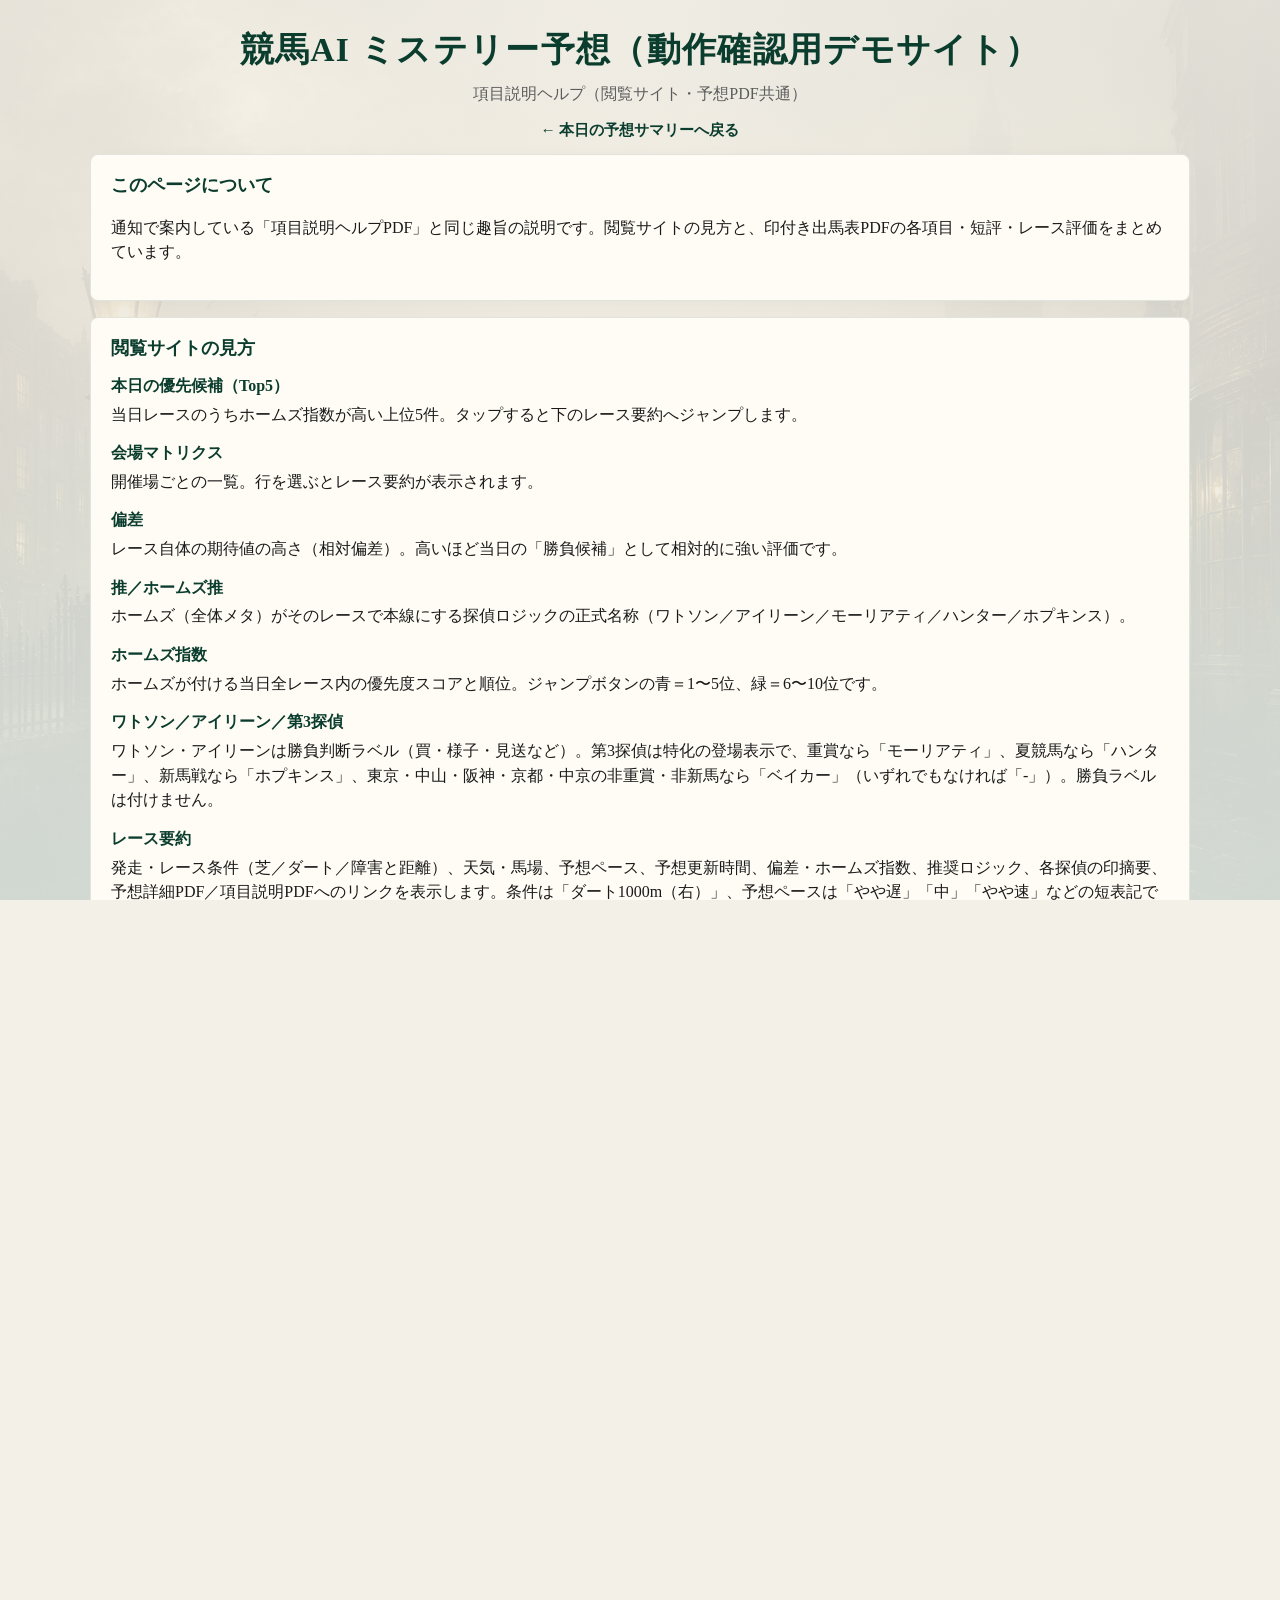
==== help.html @ 62bc2c2e "sync: 本サイトから静的ファイルを同期 (2026-08-17 02:31:13 JST)" ====
<!DOCTYPE html>
<html lang="ja">
<head>
  <meta charset="utf-8" />
  <meta name="viewport" content="width=device-width, initial-scale=1, viewport-fit=cover" />
  <meta name="robots" content="noindex, nofollow, noarchive, nosnippet, noimageindex" />
  <meta name="googlebot" content="noindex, nofollow, noarchive, nosnippet, noimageindex" />
  <title>項目説明ヘルプ｜競馬AI ミステリー予想</title>
  <link rel="icon" href="assets/favicon.svg" type="image/svg+xml" />
  <link rel="stylesheet" href="styles.css" />
</head>
<body class="help-page">
  <header class="site-header">
    <div class="brand" id="brandName">競馬AI ミステリー予想</div>
    <p class="tagline">項目説明ヘルプ（閲覧サイト・予想PDF共通）</p>
    <p class="nav-links">
      <a href="index.html">← 本日の予想サマリーへ戻る</a>
    </p>
  </header>

  <section class="card">
    <h2>このページについて</h2>
    <p>通知で案内している「項目説明ヘルプPDF」と同じ趣旨の説明です。閲覧サイトの見方と、印付き出馬表PDFの各項目・短評・レース評価をまとめています。</p>
  </section>

  <section class="card">
    <h2>閲覧サイトの見方</h2>
    <dl class="help-dl">
      <dt>本日の優先候補（Top5）</dt>
      <dd>当日レースのうちホームズ指数が高い上位5件。タップすると下のレース要約へジャンプします。</dd>
      <dt>会場マトリクス</dt>
      <dd>開催場ごとの一覧。行を選ぶとレース要約が表示されます。</dd>
      <dt>偏差</dt>
      <dd>レース自体の期待値の高さ（相対偏差）。高いほど当日の「勝負候補」として相対的に強い評価です。</dd>
      <dt>推／ホームズ推</dt>
      <dd>ホームズ（全体メタ）がそのレースで本線にする探偵ロジックの正式名称（ワトソン／アイリーン／モーリアティ／ハンター／ホプキンス）。</dd>
      <dt>ホームズ指数</dt>
      <dd>ホームズが付ける当日全レース内の優先度スコアと順位。ジャンプボタンの青＝1〜5位、緑＝6〜10位です。</dd>
      <dt>ワトソン／アイリーン／第3探偵</dt>
      <dd>ワトソン・アイリーンは勝負判断ラベル（買・様子・見送など）。第3探偵は特化の登場表示で、重賞なら「モーリアティ」、夏競馬なら「ハンター」、新馬戦なら「ホプキンス」、東京・中山・阪神・京都・中京の非重賞・非新馬なら「ベイカー」（いずれでもなければ「-」）。勝負ラベルは付けません。</dd>
      <dt>レース要約</dt>
      <dd>発走・レース条件（芝／ダート／障害と距離）、天気・馬場、予想ペース、予想更新時間、偏差・ホームズ指数、推奨ロジック、各探偵の印摘要、予想詳細PDF／項目説明PDFへのリンクを表示します。条件は「ダート1000m（右）」、予想ペースは「やや遅」「中」「やや速」などの短表記です。予想更新時間はそのレースの予想が最後に更新された時刻です。アイリーンの印馬番はレース評価（本勝負／見送りなど）に関係なく表示します。</dd>
      <dt>UI出馬表の並び</dt>
      <dd>「期待率順」は推定3着内率の高い順（本体アプリの出馬表と同じ）。「馬番順」は馬番の小さい順。選択はブラウザに記憶されます。</dd>
    </dl>
  </section>

  <section class="card">
    <h2>探偵ロジック</h2>
    <dl class="help-dl">
      <dt>ホームズ（全体メタ）</dt>
      <dd>各探偵の印を横断し、レースごとの推奨ロジック（ホームズ推）とホームズ指数を決める。</dd>
      <dt>ワトソン</dt>
      <dd>手堅さ・安定志向の印。</dd>
      <dt>アイリーン</dt>
      <dd>妙味重視の印。短評ではレース評価（本勝負／絞り推し／様子見／勝負見送り）と推奨買い目に触れます。</dd>
      <dt>モーリアティ</dt>
      <dd>重賞特化。重賞時のみ「本命線／均衡線／波乱線」などのシナリオと推奨買い目を示します。</dd>
      <dt>ハンター</dt>
      <dd>夏競馬特化。6〜9月・札幌／函館／福島／新潟／小倉・非重賞・新馬戦以外で専用モデルから付与。</dd>
      <dt>ホプキンス</dt>
      <dd>新馬戦特化。レース名に「新馬」を含む戦（未勝利戦除く）で専用モデルから付与。</dd>
      <dt>ベイカー</dt>
      <dd>都市部主要場特化。東京・中山・阪神・京都・中京（非重賞・新馬除く）で競馬場ごとの専用モデルから算出。モーリアティ／ハンター／ホプキンスが付かないレースの第3探偵。</dd>
    </dl>
    <p class="hint">短評の並びは、該当時にハンター／ホプキンス → ワトソン → アイリーン → モーリアティ → ベイカーの順です。直前の【ホームズ推奨】はメタの推薦です。</p>
  </section>

  <section class="card">
    <h2>レース評価段階（アイリーン短評内）</h2>
    <dl class="help-dl">
      <dt>本勝負</dt>
      <dd>強気。本命軸に全印へ流しを推奨。</dd>
      <dt>絞り推し</dt>
      <dd>慎重。本命単複や、本命から比較的重い印のみへ流しを推奨。</dd>
      <dt>様子見</dt>
      <dd>見送り寄りだが条件はボーダー付近。余力があれば◎−○▲。</dd>
      <dt>勝負見送り</dt>
      <dd>勝負条件に到達しておらず、勝ちを重視するなら見送り推奨。</dd>
    </dl>
    <p class="hint">アイリーンのレース評価は、全勝負レースの想定買い目のワイドを均等買いした場合に的中率20％・回収率110%を目標とした判定基準です。</p>
  </section>

  <section class="card">
    <h2>期待値ランク（レース自体の期待値の高さ）</h2>
    <dl class="help-dl">
      <dt>∞</dt>
      <dd>偏差70以上。何らかの要素が異常に高く評価されている可能性があり、額面通りの評価がし難い（過信禁物）。A／B帯より慎重な運用を推奨。</dd>
      <dt>S</dt>
      <dd>偏差65–69。高水準本命帯。</dd>
      <dt>A+〜D</dt>
      <dd>偏差60未満から段階的に低下。詳細は予想画面・PDFの期待値ランク表示を参照。</dd>
    </dl>
  </section>

  <section class="card">
    <h2>印付き出馬表PDFの主な項目</h2>
    <dl class="help-dl">
      <dt>枠番／馬番／馬名</dt>
      <dd>枠・馬番・出走馬名。馬名右に色付き略号（D＝初ダート、B＝ブリンカー継続、NB＝初／非継続ブリンカー）が付く場合あり。</dd>
      <dt>性齢／斤量／騎手／脚質</dt>
      <dd>性別と年齢、負担重量、騎手、推定脚質（逃げ／先行／差し／追込など）。</dd>
      <dt>単勝／人気</dt>
      <dd>単勝オッズと想定人気。オッズは推定補完値が入る場合あり。</dd>
      <dt>勝期待%／3着期待%</dt>
      <dd>推定勝率・推定3着内率（%）。</dd>
      <dt>馬指数</dt>
      <dd>当レース出走馬の総合評価の相対指標（推定勝率・3着内率から算出）。騎手・コース条件などが推定に含まれるため、純粋な馬単体の能力ではない。レース内1位＝100。</dd>
      <dt>ワト／アイ／モリ／ハン／ホプ</dt>
      <dd>各ロジックの印列。該当しないロジックは空欄や「-」になります。</dd>
    </dl>
  </section>

  <section class="card">
    <h2>危険な人気馬（AI・任意ON時）</h2>
    <p>【切る理由】【買うなら見る点】の2部構成です。印なし人気馬の実戦勝ちも踏まえ、切る検討と買う場合の評価点を示します。</p>
  </section>

  <section class="card">
    <h2>補足</h2>
    <ul class="help-list">
      <li>指標は予測ロジック更新により将来変更される場合があります。</li>
      <li>各レースの「項目説明PDF」リンクは、通知時と同じヘルプPDFへの直リンクです。</li>
      <li>本サイトは閲覧専用です。予想の自動実行やオッズ取得は行いません。</li>
    </ul>
  </section>

  <footer class="site-footer">
    <p><a href="index.html">本日の予想サマリーへ戻る</a></p>
  </footer>

  <script src="config.js"></script>
  <script>
    (function () {
      var cfg = window.PUBLIC_VIEWER_CONFIG || {};
      if (cfg.BRAND_NAME) {
        var el = document.getElementById("brandName");
        if (el) el.textContent = cfg.BRAND_NAME;
        document.title = "項目説明ヘルプ｜" + cfg.BRAND_NAME;
      }
    })();
  </script>
</body>
</html>
---- styles.css ----
:root {
  --bg: #f3f0e8;
  --ink: #1a1a1a;
  --muted: #5c5c5c;
  --card: #fffcf5;
  --line: #06c755;
  --discord: #5865f2;
  --blue: rgba(66, 133, 244, 0.22);
  --blue-b: rgba(66, 133, 244, 0.55);
  --green: rgba(52, 168, 83, 0.22);
  --green-b: rgba(52, 168, 83, 0.55);
  --accent: #0b3d2e;
  --pad: clamp(0.75rem, 3.5vw, 1.25rem);
  --touch: 44px;
}

* { box-sizing: border-box; }
html {
  -webkit-text-size-adjust: 100%;
  text-size-adjust: 100%;
}
body {
  margin: 0;
  font-family: "Hiragino Mincho ProN", "Yu Mincho", "Noto Serif JP", serif;
  color: var(--ink);
  background:
    radial-gradient(ellipse at top, #fff8e7 0%, transparent 55%),
    linear-gradient(180deg, #ebe4d4 0%, var(--bg) 40%, #e7efe8 100%);
  min-height: 100vh;
  line-height: 1.55;
  overflow-x: hidden;
  padding-left: env(safe-area-inset-left);
  padding-right: env(safe-area-inset-right);
  padding-bottom: env(safe-area-inset-bottom);
}

@media (min-width: 721px) {
  html,
  body {
    height: 100%;
    overflow: hidden;
  }
  body {
    background-color: var(--bg);
    background-image:
      linear-gradient(
        180deg,
        rgba(243, 240, 232, 0.92) 0%,
        rgba(243, 240, 232, 0.86) 42%,
        rgba(231, 239, 232, 0.9) 100%
      ),
      radial-gradient(ellipse at 50% 0%, rgba(255, 248, 231, 0.65) 0%, transparent 58%),
      url("assets/bg-holmes-pattern-b-foggy-london-street.png");
    background-position: center top, center top, center top;
    background-size: auto, auto, cover;
    background-repeat: no-repeat, no-repeat, no-repeat;
    background-attachment: scroll, scroll, fixed;
  }
}

.layout {
  min-height: 100vh;
  position: relative;
  isolation: isolate;
}

.site-sidebar {
  position: relative;
  z-index: 100;
  padding: 1.25rem var(--pad) 1rem;
  text-align: center;
  border-bottom: 1px solid rgba(11, 61, 46, 0.1);
  background: rgba(255, 252, 245, 0.92);
  backdrop-filter: blur(6px);
}
.site-main {
  min-width: 0;
  position: relative;
  z-index: 1;
  isolation: isolate;
  overflow-x: clip;
  contain: paint;
}

/* 開催日終了後: 右ペインのみ白レイヤー（見た目）。クリックは本編だけ無効化しサイドバーは常に有効 */
.day-closed-overlay {
  display: none;
  position: absolute;
  inset: 0;
  z-index: 2;
  align-items: center;
  justify-content: center;
  padding: clamp(1.25rem, 4vw, 2.5rem);
  background: rgba(255, 255, 255, 0.5);
  /* ヒットテストを取らない → サイドバーへクリックが届く */
  pointer-events: none;
  max-width: 100%;
  box-sizing: border-box;
}
body.is-day-closed .day-closed-overlay {
  display: flex;
}
body.is-day-closed .site-main {
  overflow: hidden;
  /* 本編（白レイヤー下のリンク等）は操作不可 */
  pointer-events: none;
}
body.is-day-closed .site-sidebar {
  position: relative;
  z-index: 9999;
  pointer-events: auto;
  /* 白レイヤーが被っても薄く見えないよう不透明に */
  background: #fffcf5;
  backdrop-filter: none;
}
body.is-day-closed .site-sidebar a:not([aria-disabled="true"]),
body.is-day-closed .site-sidebar button:not([aria-disabled="true"]) {
  position: relative;
  z-index: 9999;
  pointer-events: auto !important;
}
.day-closed-message {
  margin: 0;
  max-width: 18em;
  text-align: center;
  color: #d40000;
  font-weight: 800;
  font-size: clamp(1.55rem, 3.6vw, 2.85rem);
  line-height: 1.45;
  letter-spacing: 0.04em;
  font-family:
    "創英角ポップ体",
    "Soei Kakugothic Pop",
    "SoeiKakugothicPop",
    "Souei Kaku Pop",
    "M PLUS Rounded 1c",
    "Hiragino Maru Gothic ProN",
    "Yu Gothic",
    sans-serif;
  text-shadow:
    0 1px 0 rgba(255, 255, 255, 0.85),
    0 0 12px rgba(255, 255, 255, 0.55);
}

.brand-logo {
  margin: 0 auto;
  line-height: 0;
  max-width: 280px;
  padding: 0;
  background: transparent;
  box-sizing: border-box;
}
.brand-logo-img {
  display: block;
  width: 100%;
  height: auto;
  max-width: 240px;
  margin: 0 auto;
  pointer-events: none;
  user-select: none;
}
.responsible-gaming {
  margin: 0.55rem 0 0;
  color: #ff0000;
  font-size: 0.82rem;
  font-weight: 800;
  line-height: 1.4;
  letter-spacing: 0.02em;
}
.brand {
  font-size: clamp(1.35rem, 5.5vw, 2.1rem);
  font-weight: 700;
  letter-spacing: 0.04em;
  color: var(--accent);
  word-break: keep-all;
  overflow-wrap: anywhere;
}
.tagline { margin: 0.35rem 0 0; color: var(--muted); font-size: clamp(0.88rem, 3.2vw, 1rem); }
.updated {
  margin: 0.65rem 0 0;
  font-family: "創英角ポップ体", "SoeiKakugothicPop", "Souei Kaku Pop", "Hiragino Maru Gothic ProN", "Yu Gothic", sans-serif;
  font-size: 1.05rem;
  font-weight: 700;
  color: var(--accent);
  line-height: 1.4;
  white-space: pre-line;
  transition: color 0.3s ease, background-color 0.3s ease;
}
.updated.just-updated {
  color: #084032;
  background: rgba(11, 61, 46, 0.1);
  border-radius: 4px;
  padding: 0.15rem 0.35rem;
}
.update-note {
  margin: 0.4rem 0 0;
  color: var(--muted);
  font-size: 0.78rem;
  line-height: 1.45;
  text-align: left;
}
.update-timing {
  margin: 0.75rem 0 0;
  padding: 0;
  color: var(--muted);
  font-size: 0.76rem;
  line-height: 1.5;
  text-align: left;
  white-space: pre-line;
}
.sidebar-dev-intent,
.sidebar-mark-weekly,
.sidebar-dev-notes {
  margin: 0.65rem 0 0;
  padding: 0;
  border: 0;
  color: var(--muted);
  font-size: 0.76rem;
  line-height: 1.5;
  text-align: left;
}
.sidebar-dev-intent > summary,
.sidebar-mark-weekly > summary,
.sidebar-dev-notes > summary {
  list-style: none;
  cursor: pointer;
  display: flex;
  align-items: center;
  gap: 0.35rem;
  min-height: 0;
  /* update-timing と同じ実寸（太字だと大きく見えるので weight も揃える） */
  font-size: 0.76rem;
  font-weight: 400;
  line-height: 1.5;
  color: var(--accent);
  user-select: none;
}
.sidebar-dev-intent > summary::-webkit-details-marker,
.sidebar-mark-weekly > summary::-webkit-details-marker,
.sidebar-dev-notes > summary::-webkit-details-marker {
  display: none;
}
.sidebar-dev-intent > summary::after,
.sidebar-mark-weekly > summary::after,
.sidebar-dev-notes > summary::after {
  content: "";
  width: 0.4rem;
  height: 0.4rem;
  border-right: 1.5px solid var(--accent);
  border-bottom: 1.5px solid var(--accent);
  transform: rotate(45deg);
  margin-top: -0.1rem;
  transition: transform 0.15s ease;
  flex: 0 0 auto;
}
.sidebar-dev-intent[open] > summary::after,
.sidebar-mark-weekly[open] > summary::after,
.sidebar-dev-notes[open] > summary::after {
  transform: rotate(-135deg);
  margin-top: 0.1rem;
}
.sidebar-dev-intent-body,
.sidebar-mark-weekly-body,
.sidebar-dev-notes-body {
  margin-top: 0.35rem;
  padding-top: 0.35rem;
  border-top: 1px solid rgba(11, 61, 46, 0.08);
  font-size: inherit;
  line-height: inherit;
}
.sidebar-dev-intent-body p {
  margin: 0;
  font-size: inherit;
  line-height: inherit;
}
.sidebar-dev-intent-body p + p {
  margin-top: 0.35rem;
}
.sidebar-mark-weekly-body {
  white-space: pre-line;
}
.sidebar-mark-weekly-logic + .sidebar-mark-weekly-logic {
  margin-top: 0.55rem;
}
.sidebar-dev-notes-lead,
.sidebar-dev-notes-def {
  margin: 0;
  font-size: inherit;
  line-height: inherit;
}
.sidebar-dev-notes-list {
  margin: 0.3rem 0;
  padding: 0 0 0 1.05rem;
  font-size: inherit;
  line-height: inherit;
}
.sidebar-dev-notes-list li + li {
  margin-top: 0.3rem;
}
.sidebar-dev-notes-def {
  margin-top: 0.35rem;
}
.nav-links {
  margin: 0.75rem 0 0;
  font-size: 0.95rem;
}

.sidebar-subscribe {
  margin-top: 1.15rem;
  padding-top: 1rem;
  border-top: 1px solid rgba(11, 61, 46, 0.12);
  text-align: left;
}
.sidebar-subscribe-title {
  margin: 0;
  font-size: 1rem;
  font-weight: 700;
  color: var(--accent);
}
.sidebar-subscribe-hint {
  margin: 0.4rem 0 0.75rem;
  color: var(--muted);
  font-size: 0.82rem;
  line-height: 1.45;
}
.sidebar-cta {
  flex-direction: column;
  gap: 0.5rem;
}
.sidebar-cta .btn {
  width: 100%;
  font-size: 0.88rem;
  padding: 0.6rem 0.85rem;
}
.sidebar-discord-wrap {
  display: flex;
  flex-direction: column;
  gap: 0.25rem;
}
.sidebar-limited-note {
  margin: 0;
  font-size: 0.78rem;
  font-weight: 700;
  color: #9b1c1c;
  letter-spacing: 0.02em;
}

.card {
  margin: 0 var(--pad) 1rem;
  max-width: 1100px;
  padding: 1rem var(--pad) 1.15rem;
  background: var(--card);
  border: 1px solid rgba(11, 61, 46, 0.12);
  box-shadow: 0 8px 24px rgba(26, 26, 26, 0.04);
  border-radius: 8px;
}
@media (min-width: 1140px) {
  .site-main .card { margin-left: auto; margin-right: auto; }
}
.card h2 {
  margin: 0 0 0.75rem;
  font-size: clamp(1.05rem, 3.8vw, 1.15rem);
  color: var(--accent);
}

@media (min-width: 721px) {
  .layout {
    display: grid;
    grid-template-columns: minmax(220px, 280px) minmax(0, 1fr);
    height: 100%;
    max-height: 100%;
    overflow: hidden;
  }
  .site-sidebar {
    height: 100%;
    max-height: 100%;
    overflow-x: hidden;
    overflow-y: auto;
    overscroll-behavior: contain;
    -webkit-overflow-scrolling: touch;
    padding: 1.75rem 1.25rem 2rem;
    text-align: left;
    border-bottom: 0;
    border-right: 1px solid rgba(11, 61, 46, 0.12);
    background: rgba(255, 252, 245, 0.92);
  }
  .site-sidebar .brand-logo {
    margin: 0;
    max-width: none;
  }
  .site-sidebar .brand-logo-img {
    max-width: 100%;
  }
  .site-sidebar .responsible-gaming {
    margin-top: 0.65rem;
    font-size: 0.8rem;
  }
  .site-sidebar .brand {
    font-size: clamp(1.25rem, 1.6vw, 1.7rem);
    line-height: 1.35;
  }
  .site-sidebar .tagline {
    margin-top: 0.55rem;
    font-size: 0.92rem;
  }
  .site-sidebar .updated {
    margin-top: 0.95rem;
    font-size: 1.08rem;
    font-weight: 700;
    line-height: 1.4;
  }
  .site-sidebar .update-note {
    margin-top: 0.45rem;
    font-size: 0.76rem;
  }
  .site-sidebar .update-timing {
    margin-top: 0.55rem;
    font-size: 0.74rem;
  }
  .site-sidebar .sidebar-dev-intent,
  .site-sidebar .sidebar-mark-weekly,
  .site-sidebar .sidebar-dev-notes {
    font-size: 0.74rem;
  }
  .site-sidebar .sidebar-dev-intent > summary,
  .site-sidebar .sidebar-mark-weekly > summary,
  .site-sidebar .sidebar-dev-notes > summary {
    font-size: 0.74rem;
    font-weight: 400;
    line-height: 1.5;
  }
  .site-sidebar .nav-links {
    margin-top: 1.15rem;
  }
  .site-sidebar .sidebar-jumps {
    display: block;
    margin-top: 1.25rem;
  }
  .pc-only {
    display: block !important;
  }
  .site-main {
    height: 100%;
    max-height: 100%;
    overflow-x: hidden;
    overflow-y: auto;
    overscroll-behavior: contain;
    -webkit-overflow-scrolling: touch;
    padding-top: 1rem;
  }
  .acc-toolbar {
    margin-left: var(--pad);
    margin-right: var(--pad);
  }
}

.mobile-only { display: none; }
.pc-only { display: block; }

/* レースジャンプは PC サイドバー専用（モバイルはマトリクス内） */
.sidebar-jumps {
  display: none;
  margin-top: 1.15rem;
  padding-top: 1rem;
  border-top: 1px solid rgba(11, 61, 46, 0.12);
  text-align: left;
}
.sidebar-jumps-title {
  margin: 0 0 0.55rem;
  font-size: 1rem;
  font-weight: 700;
  color: var(--accent);
}
.sidebar-venue-tabs {
  margin-bottom: 0.65rem;
  flex-wrap: wrap;
  overflow-x: visible;
}
.sidebar-venue-tabs .tab {
  min-height: 2.35rem;
  padding: 0.35rem 0.75rem;
  font-size: 0.88rem;
}
.sidebar-jump-legend {
  margin: 0 0 0.55rem;
  font-size: 0.78rem;
}
.sidebar-jump-row {
  margin: 0;
  grid-template-columns: repeat(4, minmax(0, 1fr));
}
.sidebar-jump-row .jump {
  min-height: 2.4rem;
  font-size: 0.88rem;
  padding: 0.35rem 0.15rem;
}
.jump.is-selected {
  outline: 2px solid var(--accent);
  outline-offset: 1px;
  font-weight: 800;
}

.acc-toolbar {
  margin: 0 var(--pad) 0.75rem;
  max-width: 1100px;
  flex-wrap: wrap;
  gap: 0.45rem;
}
.acc-tool-btn {
  min-height: 2.4rem;
  padding: 0.35rem 0.75rem;
  border: 1px solid rgba(11, 61, 46, 0.28);
  border-radius: 999px;
  background: rgba(255, 252, 245, 0.9);
  color: var(--accent);
  font-family: inherit;
  font-size: 0.85rem;
  font-weight: 600;
  cursor: pointer;
}

.acc-toggle {
  display: none;
}
.acc-body {
  display: block;
}

/* 入れ子アコーディオン（PCでは見出しなし・常時表示） */
.acc-nested {
  margin: 0;
  padding: 0;
  border: 0;
  box-shadow: none;
  background: transparent;
}
.acc-nested.acc-mobile-only > .acc-toggle {
  display: none;
}
.acc-nested.acc-mobile-only > .acc-body {
  display: block;
  padding: 0;
  border: 0;
}

.hint { margin: 0 0 0.75rem; color: var(--muted); font-size: 0.9rem; }

.overview-body {
  display: grid;
  gap: 0.75rem;
  margin: 0;
}
.overview-body p {
  margin: 0;
  font-size: clamp(0.88rem, 3.4vw, 0.95rem);
  line-height: 1.6;
  overflow-wrap: anywhere;
}
.overview-body a {
  color: var(--accent);
  font-weight: 600;
}
.overview-note {
  color: #9b1c1c;
  font-weight: 700;
}

.logic-blurbs {
  display: grid;
  gap: 0.55rem;
  margin: 0 0 0.75rem;
}
.logic-blurb {
  margin: 0;
  padding: 0.65rem 0.8rem;
  border-left: 3px solid rgba(11, 61, 46, 0.28);
  background: #fff;
  font-size: clamp(0.88rem, 3.4vw, 0.95rem);
  line-height: 1.55;
  overflow-wrap: anywhere;
  /* 既定: ピクトグラム付き（見本どおり） */
  display: flex;
  align-items: flex-start;
  gap: 0.65rem;
}
.logic-blurb.is-meta {
  border-left-color: var(--accent);
  background: rgba(11, 61, 46, 0.12);
}
.logic-cast-icon {
  display: block;
  flex: 0 0 auto;
  /* 従来 2.5rem から縦横比維持で 20% 拡大 */
  width: 3rem;
  height: 3rem;
  margin-top: 0.1rem;
  border-radius: 50%;
  object-fit: cover;
  background: #fffef8;
  box-shadow: 0 0 0 1px rgba(11, 61, 46, 0.18);
}
.logic-blurb-body {
  display: block;
  flex: 1 1 auto;
  min-width: 0;
}
/* 旧表示へ戻す: config SHOW_CAST_ICONS=false → html.hide-cast-icons */
html.hide-cast-icons .logic-blurb {
  display: block;
  gap: 0;
}
html.hide-cast-icons .logic-cast-icon {
  display: none;
}
html.hide-cast-icons .logic-blurb-body {
  display: contents;
}
.logic-cast .hint a {
  color: var(--accent);
  font-weight: 600;
}

.cta-row {
  display: flex;
  flex-wrap: wrap;
  gap: 0.65rem;
}
.btn {
  display: inline-flex;
  align-items: center;
  justify-content: center;
  min-height: var(--touch);
  padding: 0.7rem 1.1rem;
  border-radius: 6px;
  text-decoration: none;
  font-weight: 700;
  font-family: inherit;
  font-size: 0.95rem;
  color: #fff;
  text-align: center;
}
.btn-line { background: var(--line); }
.btn-discord {
  background: var(--discord);
  color: #fff;
  opacity: 1;
  box-shadow: 0 2px 0 rgba(47, 49, 54, 0.35);
  transition:
    background-color 0.15s ease,
    box-shadow 0.15s ease,
    transform 0.12s ease,
    filter 0.15s ease;
}
.btn-discord:not([aria-disabled="true"]):hover {
  background: #4752c4;
  filter: brightness(1.06);
  box-shadow:
    0 3px 0 rgba(47, 49, 54, 0.4),
    0 6px 16px rgba(88, 101, 242, 0.35);
  transform: translateY(-1px);
}
.btn-discord:not([aria-disabled="true"]):active {
  background: #3c45a5;
  filter: brightness(0.96);
  box-shadow: 0 1px 0 rgba(47, 49, 54, 0.45);
  transform: translateY(1px);
}
.btn-discord:not([aria-disabled="true"]):focus-visible {
  outline: 2px solid #5865f2;
  outline-offset: 3px;
}
body.is-day-closed .btn-discord:not([aria-disabled="true"]) {
  opacity: 1;
  background: #5865f2;
  box-shadow:
    0 0 0 2px rgba(88, 101, 242, 0.35),
    0 4px 14px rgba(88, 101, 242, 0.4);
}
body.is-day-closed .btn-discord:not([aria-disabled="true"]):hover {
  background: #4752c4;
  box-shadow:
    0 0 0 2px rgba(88, 101, 242, 0.45),
    0 6px 18px rgba(88, 101, 242, 0.5);
}
body.is-day-closed .btn-discord:not([aria-disabled="true"]):active {
  background: #3c45a5;
  box-shadow:
    0 0 0 2px rgba(88, 101, 242, 0.3),
    0 2px 8px rgba(88, 101, 242, 0.35);
}
.btn[aria-disabled="true"] {
  opacity: 0.45;
  pointer-events: none;
  box-shadow: none;
}

.top5 { margin: 0; padding-left: 1.2rem; }
.top5 li { margin: 0.25rem 0; }
.top5 a {
  display: inline-block;
  padding: 0.35rem 0;
  color: var(--accent);
  font-weight: 600;
  overflow-wrap: anywhere;
}

.tabs {
  display: flex;
  flex-wrap: nowrap;
  gap: 0.4rem;
  margin-bottom: 0.85rem;
  overflow-x: auto;
  -webkit-overflow-scrolling: touch;
  scrollbar-width: thin;
  padding-bottom: 0.15rem;
}
.tab {
  flex: 0 0 auto;
  border: 1px solid rgba(11, 61, 46, 0.25);
  background: transparent;
  min-height: var(--touch);
  padding: 0.45rem 1rem;
  border-radius: 999px;
  cursor: pointer;
  font-family: inherit;
  font-size: 0.95rem;
}
.tab.active {
  background: var(--accent);
  color: #fff;
  border-color: var(--accent);
}

/* 未発走のうち発走が最も近いレース（開催場タブ＋Rジャンプ） */
.tab.is-nearest-prepost,
.jump.is-nearest-prepost {
  border: 4px solid #d32f2f !important;
  box-shadow:
    0 0 0 2px rgba(211, 47, 47, 0.35),
    0 0 0 1px rgba(211, 47, 47, 0.85);
  font-weight: 800;
}
.tab.is-nearest-prepost.active {
  box-shadow:
    0 0 0 2px rgba(211, 47, 47, 0.4),
    inset 0 0 0 1px rgba(255, 255, 255, 0.35);
}
.jump.is-nearest-prepost.is-selected {
  outline: 2px solid #d32f2f;
  outline-offset: 2px;
  border-color: #d32f2f !important;
}

.table-wrap {
  overflow-x: auto;
  -webkit-overflow-scrolling: touch;
  margin: 0 calc(var(--pad) * -0.35);
  padding: 0 calc(var(--pad) * 0.35);
}
table.matrix {
  width: 100%;
  min-width: 720px;
  border-collapse: collapse;
  font-size: 0.85rem;
  font-family: "Segoe UI", "Hiragino Sans", sans-serif;
}
table.matrix th,
table.matrix td {
  border-bottom: 1px solid rgba(0,0,0,0.08);
  padding: 0.5rem 0.45rem;
  text-align: left;
  white-space: nowrap;
}
table.matrix tr { cursor: pointer; }
table.matrix tr:hover td { background: rgba(11, 61, 46, 0.05); }
table.matrix tr.selected td { background: rgba(11, 61, 46, 0.09); }

.matrix-desktop { display: block; }
.matrix-mobile { display: none; }

.matrix-card {
  width: 100%;
  text-align: left;
  border: 1px solid rgba(11, 61, 46, 0.14);
  background: #fff;
  border-radius: 8px;
  padding: 0.75rem 0.85rem;
  margin: 0 0 0.55rem;
  cursor: pointer;
  font-family: inherit;
  color: inherit;
}
.matrix-card.selected {
  border-color: var(--accent);
  background: rgba(11, 61, 46, 0.07);
  box-shadow: inset 0 0 0 1px rgba(11, 61, 46, 0.2);
}
.matrix-card-title {
  margin: 0 0 0.45rem;
  font-weight: 700;
  color: var(--accent);
  font-size: 0.98rem;
  overflow-wrap: anywhere;
}
.matrix-card-grid {
  display: grid;
  grid-template-columns: 1fr 1fr;
  gap: 0.3rem 0.75rem;
  font-size: 0.86rem;
  font-family: "Segoe UI", "Hiragino Sans", sans-serif;
}
.matrix-card-grid span {
  color: var(--muted);
  display: block;
  font-size: 0.75rem;
}
.matrix-card-grid strong {
  font-weight: 600;
  color: var(--ink);
  overflow-wrap: anywhere;
}
.matrix-card-full {
  grid-column: 1 / -1;
}

.jump-legend {
  margin: 0 0 0.45rem;
}
.jump-layout-toggle {
  display: inline-flex;
  flex-wrap: wrap;
  gap: 0.3rem;
  margin: 0 0 0.55rem;
}
.jump-layout-btn {
  min-height: 2.1rem;
  padding: 0.25rem 0.7rem;
  border: 1px solid rgba(11, 61, 46, 0.28);
  border-radius: 999px;
  background: rgba(255, 252, 245, 0.95);
  color: var(--accent);
  font-family: inherit;
  font-size: 0.8rem;
  font-weight: 600;
  cursor: pointer;
}
.jump-layout-btn.active,
.jump-layout-btn[aria-pressed="true"] {
  background: rgba(11, 61, 46, 0.12);
  border-color: var(--accent);
  font-weight: 800;
}
.jump-row {
  display: grid;
  grid-template-columns: repeat(auto-fill, minmax(3.4rem, 1fr));
  gap: 0.4rem;
  margin: 0 0 0.85rem;
}
.jump {
  border: 1px solid rgba(0,0,0,0.15);
  background: #f7f4ee;
  min-height: var(--touch);
  padding: 0.45rem 0.2rem;
  border-radius: 6px;
  cursor: pointer;
  font-family: inherit;
  font-weight: 600;
  font-size: 0.95rem;
}
.jump.rank-hi {
  background: var(--blue);
  border-color: var(--blue-b);
}
.jump.rank-mid {
  background: var(--green);
  border-color: var(--green-b);
}

/* 発走表モード: 会場列 × 発走時刻行（バレー得点推移表イメージ） */
.jump-timeline {
  margin: 0 0 0.85rem;
}
.jump-timeline-scroll {
  max-height: min(22rem, 52vh);
  overflow: auto;
  overscroll-behavior: contain;
  -webkit-overflow-scrolling: touch;
  border: 1px solid rgba(11, 61, 46, 0.14);
  border-radius: 8px;
  background: rgba(255, 252, 245, 0.92);
  scrollbar-gutter: stable;
}
.jump-scoreboard {
  width: max-content;
  min-width: 100%;
  border-collapse: collapse;
  font-size: 0.82rem;
  background: rgba(255, 252, 245, 0.9);
}
.jump-scoreboard th,
.jump-scoreboard td {
  border: 1px solid rgba(11, 61, 46, 0.16);
  padding: 0.28rem 0.3rem;
  vertical-align: middle;
  text-align: center;
}
.jump-scoreboard thead th {
  position: sticky;
  top: 0;
  z-index: 2;
  background: #f3efe4;
  color: var(--accent);
  font-weight: 800;
  white-space: nowrap;
}
.jump-scoreboard-corner {
  position: sticky;
  top: 0;
  left: 0;
  z-index: 3;
  background: #ebe6d8;
  min-width: 3.2rem;
}
.jump-scoreboard-time {
  position: sticky;
  left: 0;
  z-index: 1;
  background: #f7f3e9;
  color: var(--muted);
  font-variant-numeric: tabular-nums;
  font-weight: 700;
  white-space: nowrap;
  min-width: 3.2rem;
}
.jump-scoreboard-place.is-active-place {
  box-shadow: inset 0 -2px 0 var(--accent);
}
.jump-scoreboard-cell {
  min-width: 3.6rem;
  background: #fffcf5;
}
.jump-scoreboard-cell.is-empty {
  background: rgba(243, 240, 232, 0.55);
}
.jump-scoreboard-cell-inner {
  display: flex;
  flex-wrap: wrap;
  justify-content: center;
  align-items: center;
  gap: 0.25rem;
}
.jump-scoreboard-cell .jump {
  min-width: 2.6rem;
  min-height: 2.2rem;
  padding: 0.25rem 0.3rem;
  font-size: 0.82rem;
}
.jump-scoreboard-dot {
  display: inline-block;
  width: 0.35rem;
  height: 0.35rem;
  border-radius: 50%;
  background: rgba(11, 61, 46, 0.18);
}
.jump-scoreboard tr.is-nearest-row .jump-scoreboard-time {
  color: #c62828;
  font-weight: 800;
}
.sidebar-jump-timeline {
  margin: 0;
}
.sidebar-jump-timeline .jump-timeline-scroll {
  max-height: min(18rem, 42vh);
}
.sidebar-jump-timeline .jump-scoreboard {
  font-size: 0.78rem;
}
.sidebar-jump-timeline .jump-scoreboard-cell .jump {
  min-height: 2.1rem;
  font-size: 0.78rem;
}

.race-detail h3 {
  margin: 0 0 0.5rem;
  font-size: clamp(1rem, 4vw, 1.2rem);
  overflow-wrap: anywhere;
}
.race-detail .meta {
  margin: 0.3rem 0;
  font-size: 0.92rem;
  overflow-wrap: anywhere;
}
.race-detail .race-predicted-at strong {
  font-variant-numeric: tabular-nums;
  letter-spacing: 0.01em;
}
.race-detail .race-course {
  font-weight: 700;
  font-variant-numeric: tabular-nums;
}
.race-detail .race-pace strong {
  font-weight: 700;
}
.holmes-recommend {
  display: inline-flex;
  align-items: center;
  gap: 0.4rem;
  vertical-align: middle;
}
.holmes-recommend-icon {
  /* 従来 1.75rem から縦横比維持で 20% 拡大 */
  width: 2.1rem;
  height: 2.1rem;
  margin-top: 0;
}
html.hide-cast-icons .holmes-recommend-icon {
  display: none;
}
.race-detail .marks {
  display: grid;
  grid-template-columns: repeat(auto-fit, minmax(140px, 1fr));
  gap: 0.5rem;
  margin-top: 0.75rem;
}
.mark-box {
  border: 1px solid rgba(0,0,0,0.08);
  padding: 0.55rem 0.65rem;
  border-radius: 4px;
  background: #fff;
  font-family: "Segoe UI", "Hiragino Sans", sans-serif;
  font-size: 0.9rem;
  overflow-wrap: anywhere;
}
.mark-box strong { display: block; margin-bottom: 0.2rem; color: var(--accent); }
.pdf-links {
  margin-top: 0.85rem;
  display: flex;
  flex-wrap: wrap;
  gap: 0.55rem;
}
.pdf-links a {
  display: inline-flex;
  align-items: center;
  min-height: var(--touch);
  padding: 0.35rem 0.75rem;
  border-radius: 6px;
  background: rgba(11, 61, 46, 0.08);
  color: var(--accent);
  font-weight: 600;
  text-decoration: none;
}

.shutuba-detail .hint {
  margin: 0;
}
#shutubaCard .acc-body > .shutuba-toolbar {
  margin-top: 0.15rem;
}
.shutuba-toolbar {
  display: flex;
  flex-wrap: wrap;
  align-items: center;
  gap: 0.4rem;
  margin: 0 0 0.35rem;
}
.shutuba-sort-label {
  font-size: 0.8rem;
  color: var(--muted);
  margin-right: 0.15rem;
}
.shutuba-sort-btn {
  appearance: none;
  border: 1px solid rgba(11, 61, 46, 0.28);
  background: #fff;
  color: var(--accent);
  border-radius: 6px;
  padding: 0.28rem 0.7rem;
  font-size: 0.8rem;
  font-weight: 600;
  cursor: pointer;
  line-height: 1.2;
}
.shutuba-sort-btn:hover {
  border-color: rgba(11, 61, 46, 0.5);
  background: rgba(11, 61, 46, 0.04);
}
.shutuba-sort-btn.active {
  background: rgba(11, 61, 46, 0.12);
  border-color: rgba(11, 61, 46, 0.55);
  color: var(--accent);
}
.shutuba-sort-hint {
  margin: 0 0 0.55rem !important;
  font-size: 0.75rem;
}
table.shutuba {
  width: max-content;
  min-width: 100%;
  border-collapse: collapse;
  font-size: 0.78rem;
  font-family: "Segoe UI", "Hiragino Sans", "Yu Gothic", sans-serif;
}
table.shutuba th,
table.shutuba td {
  border: 1px solid rgba(0, 0, 0, 0.1);
  padding: 0.28rem 0.4rem;
  white-space: nowrap;
  text-align: center;
  vertical-align: middle;
}
table.shutuba th {
  background: rgba(11, 61, 46, 0.08);
  color: var(--accent);
  font-weight: 700;
  position: sticky;
  top: 0;
  z-index: 1;
}
table.shutuba td:nth-child(3),
table.shutuba th:nth-child(3) {
  text-align: left;
  white-space: normal;
  min-width: 6.5rem;
  max-width: 11rem;
}
table.shutuba .frame-cell {
  font-weight: 700;
  border-color: rgba(0, 0, 0, 0.25);
}
table.shutuba .cancel-text {
  color: #c62828;
  font-weight: 700;
}
table.shutuba .mark-honmei {
  font-weight: 700;
}
table.shutuba .mark-w { color: #d32f2f; }
table.shutuba .mark-i { color: #1565c0; }
table.shutuba .mark-h { color: #16a085; }
table.shutuba .mark-m { color: #7b1fa2; }
table.shutuba .mark-b { color: #b8860b; }

.site-footer {
  text-align: center;
  padding: 1.25rem var(--pad) calc(2rem + env(safe-area-inset-bottom));
  color: var(--muted);
  font-size: 0.85rem;
}
.site-footer a,
.nav-links a {
  color: var(--accent);
  font-weight: 600;
  text-decoration: none;
}
.site-footer a:hover,
.nav-links a:hover {
  text-decoration: underline;
}

.help-dl { margin: 0; }
.help-dl dt {
  margin-top: 0.85rem;
  font-weight: 700;
  color: var(--accent);
}
.help-dl dt:first-child { margin-top: 0; }
.help-dl dd {
  margin: 0.25rem 0 0;
  color: var(--ink);
  overflow-wrap: anywhere;
}
.help-list {
  margin: 0;
  padding-left: 1.2rem;
}
.help-list li { margin: 0.4rem 0; }

/* ヘルプページ: PCでも中央寄せ */
.help-page {
  max-width: 1100px;
  margin-left: auto;
  margin-right: auto;
  padding-bottom: 1rem;
}
.help-page .site-header {
  padding: 1.5rem var(--pad) 0.75rem;
  text-align: center;
}
.help-page .card {
  margin-left: auto;
  margin-right: auto;
}
.help-page .site-footer {
  max-width: 1100px;
  margin-left: auto;
  margin-right: auto;
}

.error {
  color: #9b1c1c;
  padding: 0.75rem;
  background: #fde8e8;
  border-radius: 4px;
  display: inline-block;
}

@media (max-width: 720px) {
  .pc-only {
    display: none !important;
  }
  .sidebar-jumps {
    display: none !important;
  }
  .matrix-nav.mobile-only {
    display: block;
  }
  .acc-toolbar.mobile-only {
    display: flex;
  }
  .acc-toolbar[hidden] { display: none !important; }

  .acc {
    padding-top: 0.25rem;
    padding-bottom: 0.35rem;
  }
  .acc-toggle {
    display: flex;
    align-items: center;
    gap: 0.45rem;
    width: calc(100% + 2 * var(--pad));
    margin: 0 calc(var(--pad) * -1);
    padding: 0.75rem var(--pad);
    border: 0;
    background: transparent;
    text-align: left;
    cursor: pointer;
    font-family: inherit;
    color: inherit;
    min-height: var(--touch);
  }
  .acc-title {
    font-size: 1.05rem;
    font-weight: 700;
    color: var(--accent);
  }
  .acc-hint {
    flex: 1;
    color: var(--muted);
    font-size: 0.78rem;
    white-space: nowrap;
    overflow: hidden;
    text-overflow: ellipsis;
  }
  .acc-chevron {
    width: 0.55rem;
    height: 0.55rem;
    border-right: 2px solid var(--accent);
    border-bottom: 2px solid var(--accent);
    transform: rotate(45deg);
    transition: transform 0.15s ease;
    flex: 0 0 auto;
  }
  .acc.is-open .acc-chevron {
    transform: rotate(-135deg);
    margin-top: 0.25rem;
  }
  .acc.is-closed .acc-body {
    display: none;
  }
  .acc.is-open .acc-body {
    display: block;
    padding: 0 0 0.65rem;
    border-top: 1px solid rgba(11, 61, 46, 0.08);
  }

  .acc-nested.acc-mobile-only {
    margin-top: 0.35rem;
  }
  .acc-nested.acc-mobile-only > .acc-toggle {
    display: flex;
    width: 100%;
    margin: 0;
    padding: 0.65rem 0;
    min-height: var(--touch);
  }
  .acc-nested.acc-mobile-only.is-closed > .acc-body {
    display: none;
  }
  .acc-nested.acc-mobile-only.is-open > .acc-body {
    display: block;
    padding: 0.35rem 0 0.25rem;
    border-top: 1px solid rgba(11, 61, 46, 0.08);
  }

  .cta-row { flex-direction: column; }
  .btn { width: 100%; }

  .matrix-desktop { display: none; }
  .matrix-mobile { display: block; }

  .race-detail .marks {
    grid-template-columns: 1fr;
  }

  .jump-row {
    grid-template-columns: repeat(4, 1fr);
  }

  .tabs {
    margin-left: calc(var(--pad) * -0.5);
    margin-right: calc(var(--pad) * -0.5);
    padding-left: calc(var(--pad) * 0.5);
    padding-right: calc(var(--pad) * 0.5);
  }
}

@media (min-width: 721px) {
  .acc-toggle {
    display: block;
    width: 100%;
    margin: 0 0 0.75rem;
    padding: 0;
    border: 0;
    background: transparent;
    text-align: left;
    cursor: default;
    pointer-events: none;
  }
  .acc-title {
    font-size: clamp(1.05rem, 3.8vw, 1.15rem);
    font-weight: 700;
    color: var(--accent);
  }
  .acc-hint,
  .acc-chevron {
    display: none;
  }

  /* PCでも折りたたみ対象（登場人物の役割説明など） */
  .acc.acc-pc {
    padding-top: 0.25rem;
    padding-bottom: 0.35rem;
  }
  .acc.acc-pc .acc-toggle {
    display: flex;
    align-items: center;
    gap: 0.45rem;
    width: calc(100% + 2 * var(--pad));
    margin: 0 calc(var(--pad) * -1);
    padding: 0.75rem var(--pad);
    cursor: pointer;
    pointer-events: auto;
    min-height: var(--touch);
  }
  .acc.acc-pc .acc-hint {
    display: block;
    flex: 1;
    color: var(--muted);
    font-size: 0.78rem;
    white-space: nowrap;
    overflow: hidden;
    text-overflow: ellipsis;
  }
  .acc.acc-pc .acc-chevron {
    display: block;
    width: 0.55rem;
    height: 0.55rem;
    border-right: 2px solid var(--accent);
    border-bottom: 2px solid var(--accent);
    transform: rotate(45deg);
    transition: transform 0.15s ease;
    flex: 0 0 auto;
  }
  .acc.acc-pc.is-open .acc-chevron {
    transform: rotate(-135deg);
    margin-top: 0.25rem;
  }
  .acc.acc-pc.is-closed .acc-body {
    display: none;
  }
  .acc.acc-pc.is-open .acc-body {
    display: block;
    padding: 0 0 0.65rem;
    border-top: 1px solid rgba(11, 61, 46, 0.08);
  }
}

@media (max-width: 380px) {
  .matrix-card-grid {
    grid-template-columns: 1fr;
  }
  .jump-row {
    grid-template-columns: repeat(3, 1fr);
  }
  .acc-hint {
    display: none;
  }
}
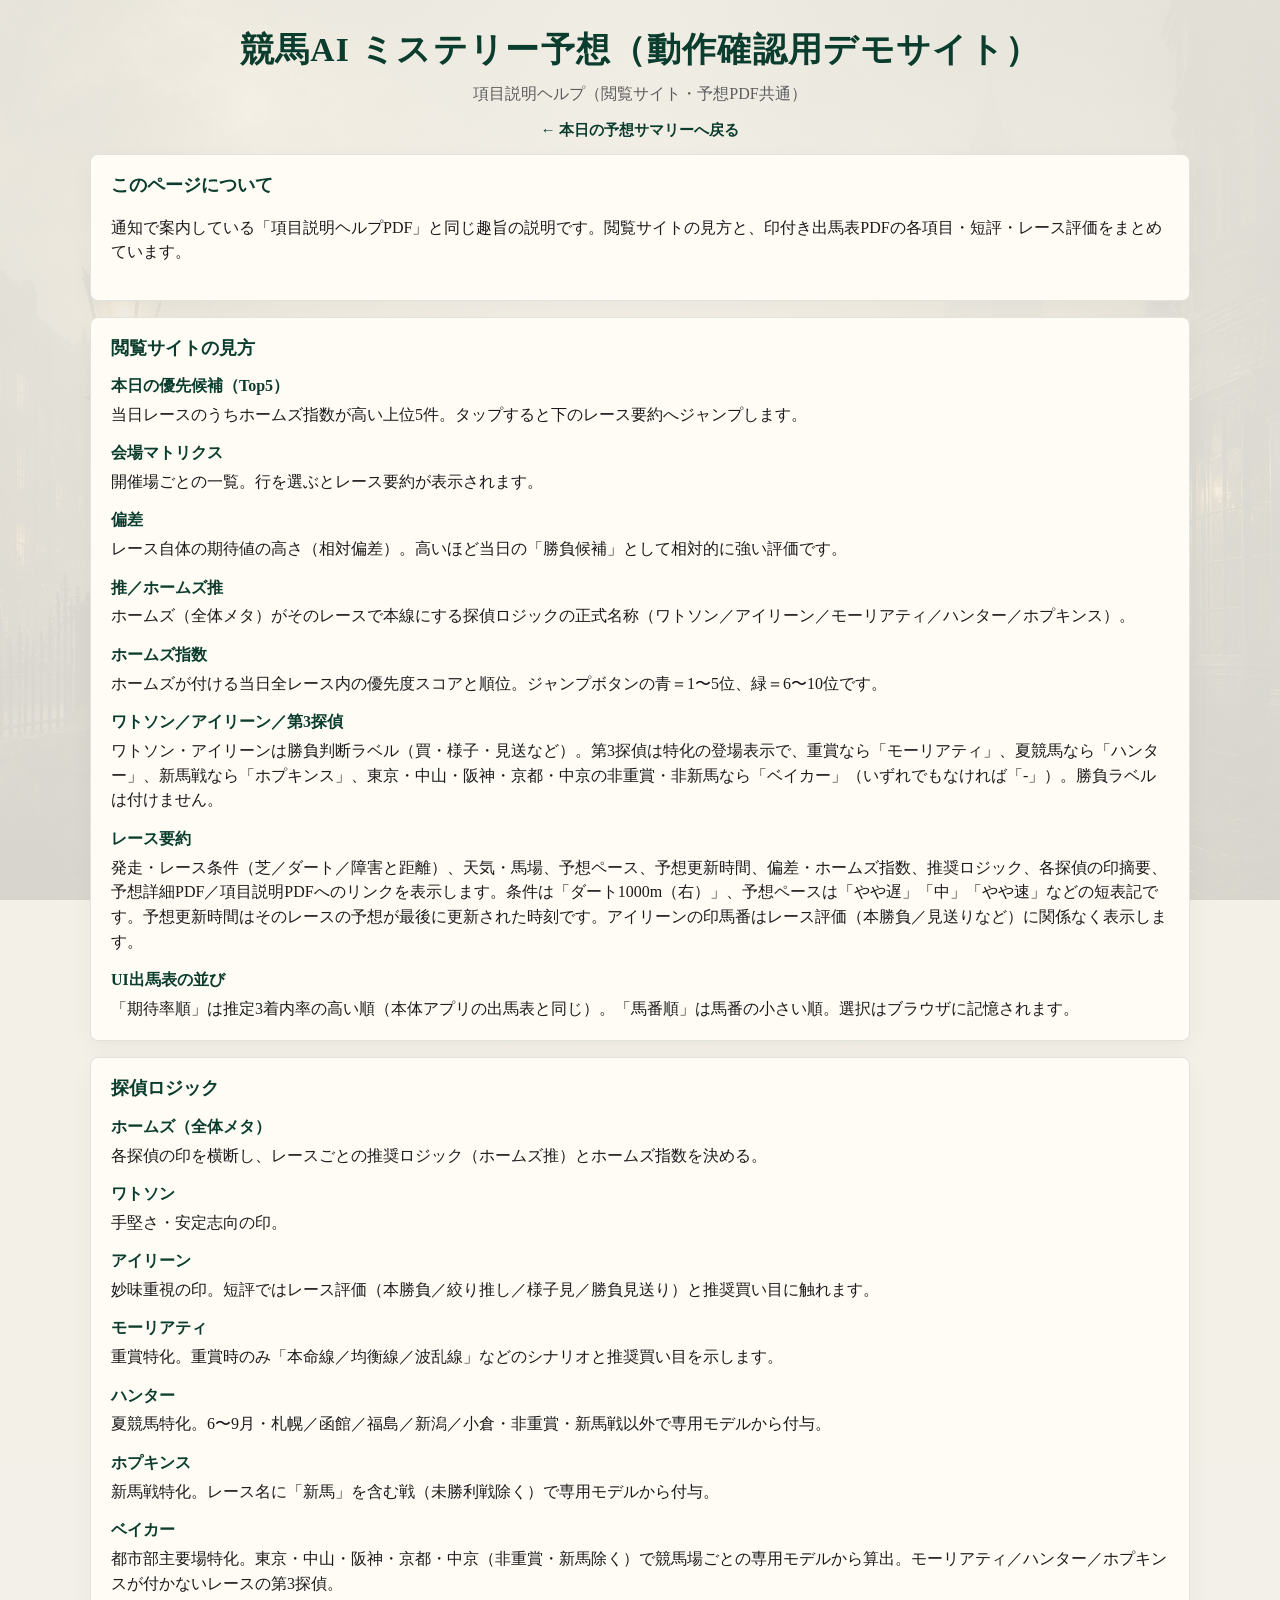
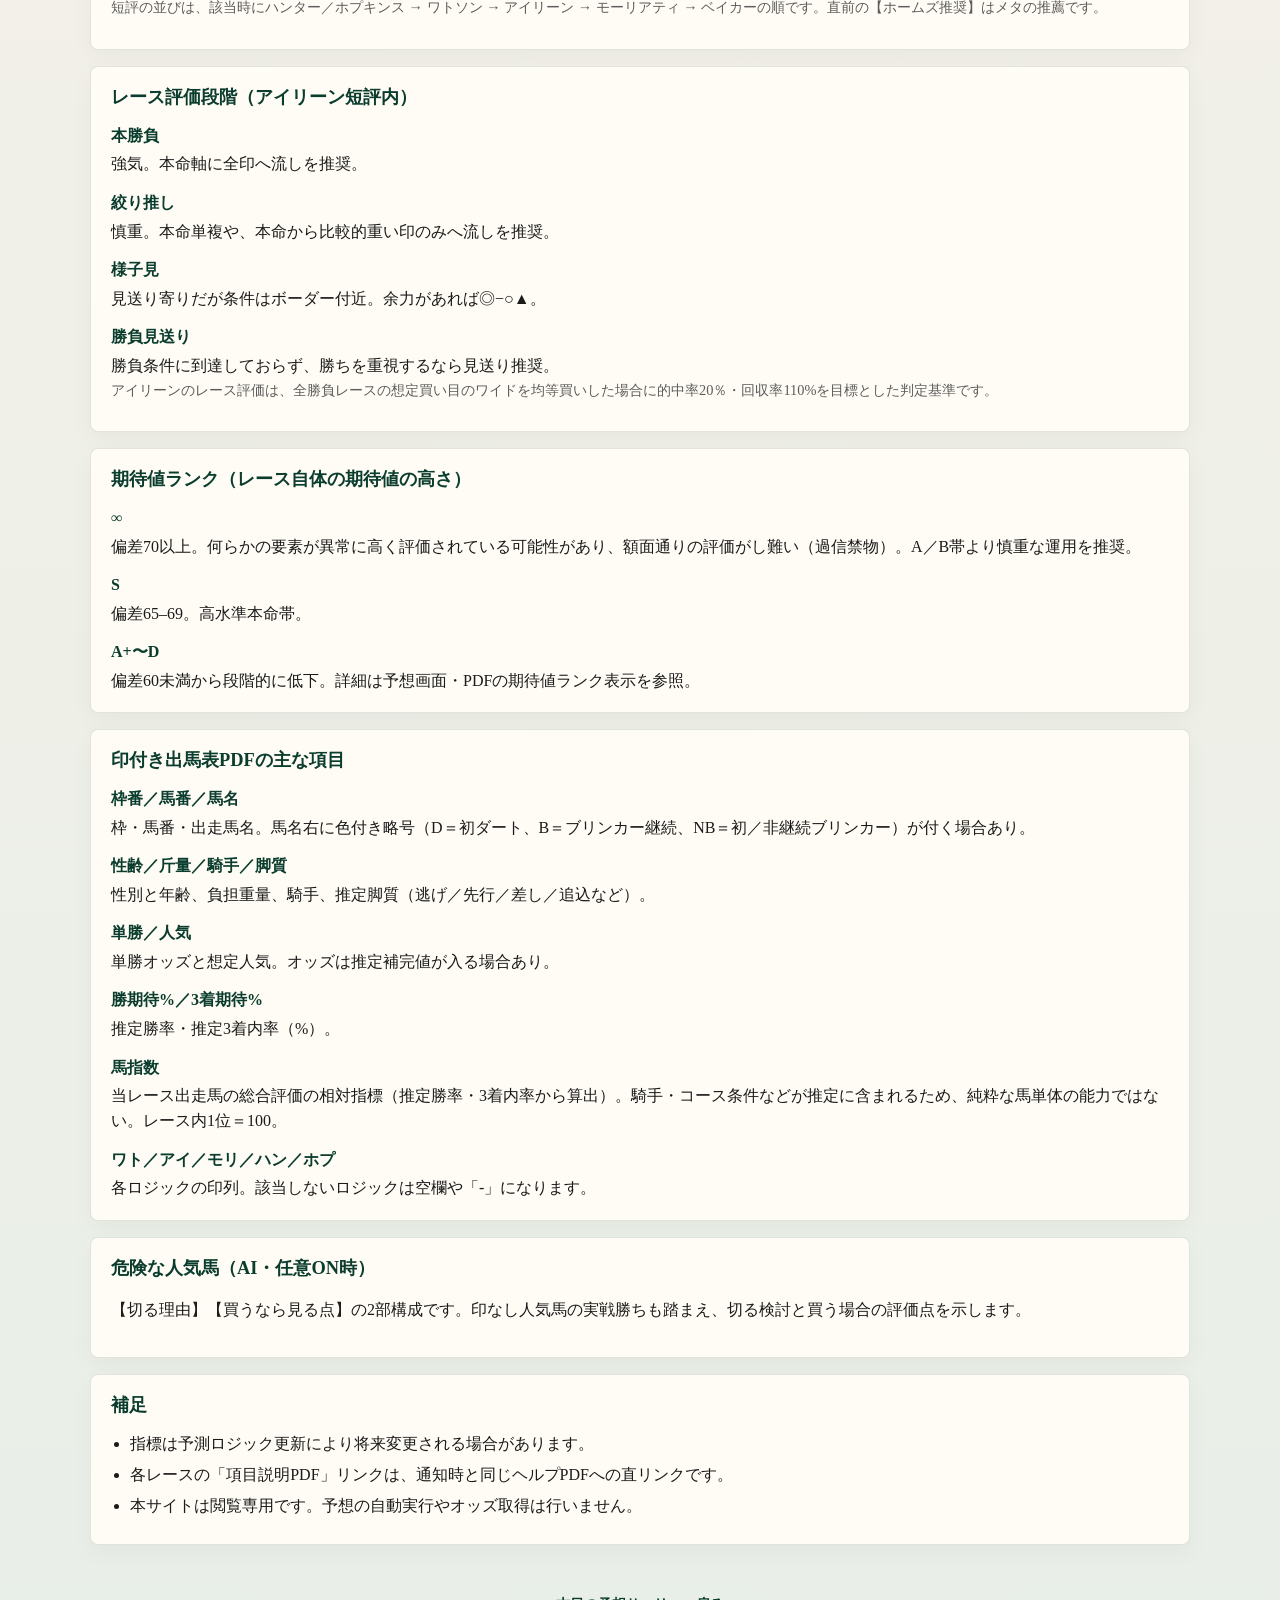
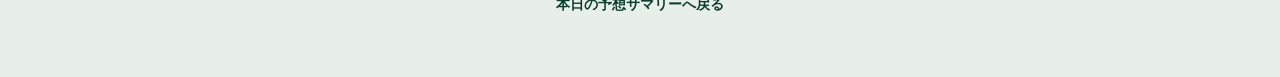
==== commit b27893f1: "sync: 本サイトから静的ファイルを同期 (2026-09-06 08:41:56 JST)" ====
--- a/help.html
+++ b/help.html
@@ -8,6 +8,14 @@
   <title>項目説明ヘルプ｜競馬AI ミステリー予想</title>
   <link rel="icon" href="assets/favicon.svg" type="image/svg+xml" />
   <link rel="stylesheet" href="styles.css" />
+  <style>
+    /* このページは通常の縦スクロール。styles.css が SPA 本体（index.html）向けに
+       ≥721px で html,body に付けている overflow:hidden / height:100% を打ち消す。 */
+    @media (min-width: 721px) {
+      html { height: auto; overflow: visible; }
+      body.help-page { height: auto; overflow: visible; overflow-x: hidden; }
+    }
+  </style>
 </head>
 <body class="help-page">
   <header class="site-header">
--- a/styles.css
+++ b/styles.css
@@ -199,6 +199,91 @@
   line-height: 1.45;
   text-align: left;
 }
+.track-cond {
+  margin: 0.7rem 0 0;
+}
+.track-cond-title {
+  margin: 0 0 0.32rem;
+  font-size: 0.78rem;
+  font-weight: 700;
+  color: var(--muted);
+  letter-spacing: 0.02em;
+}
+.track-cond-list {
+  list-style: none;
+  margin: 0;
+  padding: 0;
+  display: flex;
+  flex-direction: column;
+  gap: 0.3rem;
+}
+.track-cond-item {
+  display: flex;
+  flex-wrap: wrap;
+  align-items: center;
+  gap: 0.28rem 0.42rem;
+  font-size: 0.79rem;
+  line-height: 1.3;
+}
+.track-cond-place {
+  min-width: 2.7em;
+  font-weight: 700;
+  color: var(--accent);
+}
+.track-cond-weather {
+  min-width: 1.5em;
+  color: var(--muted);
+  text-align: center;
+}
+.track-cond-weather--icon {
+  font-family: "Apple Color Emoji", "Segoe UI Emoji", "Noto Color Emoji", sans-serif;
+  font-size: 1rem;
+  line-height: 1;
+}
+.track-cond-surface {
+  display: inline-flex;
+  align-items: center;
+  gap: 0.18rem;
+}
+.track-cond-surface-label {
+  color: var(--muted);
+  font-size: 0.72rem;
+}
+.track-cond-baba {
+  min-width: 2.9em;
+  padding: 0.02rem 0.34rem;
+  text-align: center;
+  border: 1px solid transparent;
+  border-radius: 3px;
+  font-weight: 700;
+  font-size: 0.74rem;
+  white-space: nowrap;
+}
+.track-cond-baba--ryo {
+  background: rgba(52, 168, 83, 0.16);
+  border-color: rgba(52, 168, 83, 0.45);
+  color: #1c6b33;
+}
+.track-cond-baba--yaya {
+  background: rgba(240, 180, 41, 0.2);
+  border-color: rgba(240, 180, 41, 0.55);
+  color: #7a5405;
+}
+.track-cond-baba--omo {
+  background: rgba(219, 128, 45, 0.2);
+  border-color: rgba(219, 128, 45, 0.55);
+  color: #8a4a10;
+}
+.track-cond-baba--furyo {
+  background: rgba(200, 60, 45, 0.18);
+  border-color: rgba(200, 60, 45, 0.5);
+  color: #8c2b20;
+}
+.track-cond-baba--none {
+  background: rgba(0, 0, 0, 0.05);
+  border-color: rgba(0, 0, 0, 0.12);
+  color: var(--muted);
+}
 .update-timing {
   margin: 0.75rem 0 0;
   padding: 0;
@@ -276,6 +361,15 @@
 .sidebar-dev-intent-body p + p {
   margin-top: 0.35rem;
 }
+/* 障害競走など、学習・ホームズ指数の対象外レースに出す注記 */
+.race-reference-only {
+  color: #8a5a00;
+  background: rgba(255, 196, 0, 0.12);
+  border-left: 3px solid rgba(255, 196, 0, 0.65);
+  padding: 0.25rem 0.5rem;
+  border-radius: 0.2rem;
+  font-weight: 600;
+}
 .sidebar-mark-weekly-body {
   white-space: pre-line;
 }
@@ -413,6 +507,13 @@
     margin-top: 0.45rem;
     font-size: 0.76rem;
   }
+  .site-sidebar .track-cond {
+    margin-top: 0.6rem;
+  }
+  .site-sidebar .track-cond-title,
+  .site-sidebar .track-cond-item {
+    font-size: 0.76rem;
+  }
   .site-sidebar .update-timing {
     margin-top: 0.55rem;
     font-size: 0.74rem;
@@ -1109,13 +1210,58 @@
   vertical-align: middle;
 }
 table.shutuba th {
-  background: rgba(11, 61, 46, 0.08);
+  /* 固定表示で下の行が透けないよう不透明にする。値は
+     rgba(11,61,46,.08) を --card(#fffcf5) に重ねた合成色で、見た目は従来と同じ。 */
+  background: #ebede5;
   color: var(--accent);
   font-weight: 700;
   position: sticky;
   top: 0;
   z-index: 1;
 }
+/* 横スクロール時に枠番・馬番を左端へ固定する。
+   スマホなど1画面に収まらない幅のとき、右側の列を見ていても馬が特定できるようにする。
+   .sticky-num は app.js が「1列目=枠番 / 2列目=馬番」を確認したときだけ付ける
+   （列が欠けた表で馬名を固定してしまわないため）。
+   2列目の left は決め打ちにせず app.js が1列目の実測幅を --shutuba-col1-w に入れる。
+   フォント倍率や桁数で1pxずれると隙間や重なりが出るため。 */
+table.shutuba.sticky-num th:nth-child(1),
+table.shutuba.sticky-num td:nth-child(1) {
+  position: sticky;
+  left: 0;
+  z-index: 2;
+}
+table.shutuba.sticky-num th:nth-child(2),
+table.shutuba.sticky-num td:nth-child(2) {
+  position: sticky;
+  left: var(--shutuba-col1-w, 2.2rem);
+  z-index: 2;
+  /* border-collapse: collapse では固定セルの縦罫線が消えるので影で代用する */
+  box-shadow: 1px 0 0 rgba(0, 0, 0, 0.18);
+}
+table.shutuba.sticky-num td:nth-child(1),
+table.shutuba.sticky-num td:nth-child(2) {
+  background: var(--card);
+}
+/* 実際に横スクロールする幅のときだけ、固定列の右端をはっきりさせる。
+   1px の影では隣の列の罫線 rgba(0,0,0,.1) と見分けがつかず、
+   固定している馬番と、その右を流れていく別の情報が混同して見える。
+   線を太くしたうえで、外側に淡い影を置いて「ここから下に潜る」ことを示す。
+   収まっている幅では細いままにする（常時太いと表が重く見えるため）。
+   .is-overflowing は app.js が scrollWidth と clientWidth を比べて付ける。 */
+table.shutuba.sticky-num.is-overflowing th:nth-child(2),
+table.shutuba.sticky-num.is-overflowing td:nth-child(2) {
+  box-shadow:
+    3px 0 0 var(--accent),
+    7px 0 8px -4px rgba(0, 0, 0, 0.35);
+}
+/* 枠番セルは枠色のインライン背景が勝つ（不透明なのでそのままで問題ない） */
+table.shutuba.sticky-num th:nth-child(1),
+table.shutuba.sticky-num th:nth-child(2) {
+  /* ヘッダーは上固定と左固定が重なる角なので、本文の固定セルより前面に出す */
+  z-index: 3;
+}
+
 table.shutuba td:nth-child(3),
 table.shutuba th:nth-child(3) {
   text-align: left;
@@ -1207,6 +1353,12 @@
 @media (max-width: 720px) {
   .pc-only {
     display: none !important;
+  }
+  /* スマホでは .site-sidebar が text-align: center だが、
+     鹿子・天候の行は flex なので justify-content の既定（flex-start）が勝ち、
+     周りだけ中央寄せなのにここだけ左に寄って見える。 */
+  .track-cond-item {
+    justify-content: center;
   }
   .sidebar-jumps {
     display: none !important;
@@ -1397,3 +1549,20 @@
   }
 }
 
+
+.demo-banner {
+  margin: 0 0 var(--pad);
+  padding: 0.55rem 0.85rem;
+  border-radius: 10px;
+  background: #fff6d8;
+  border: 1.5px solid #caa53d;
+  color: #5c4600;
+  font-size: 0.88rem;
+  line-height: 1.5;
+  word-break: break-word;
+}
+.demo-banner a {
+  color: var(--accent);
+  font-weight: 700;
+  text-decoration: underline;
+}
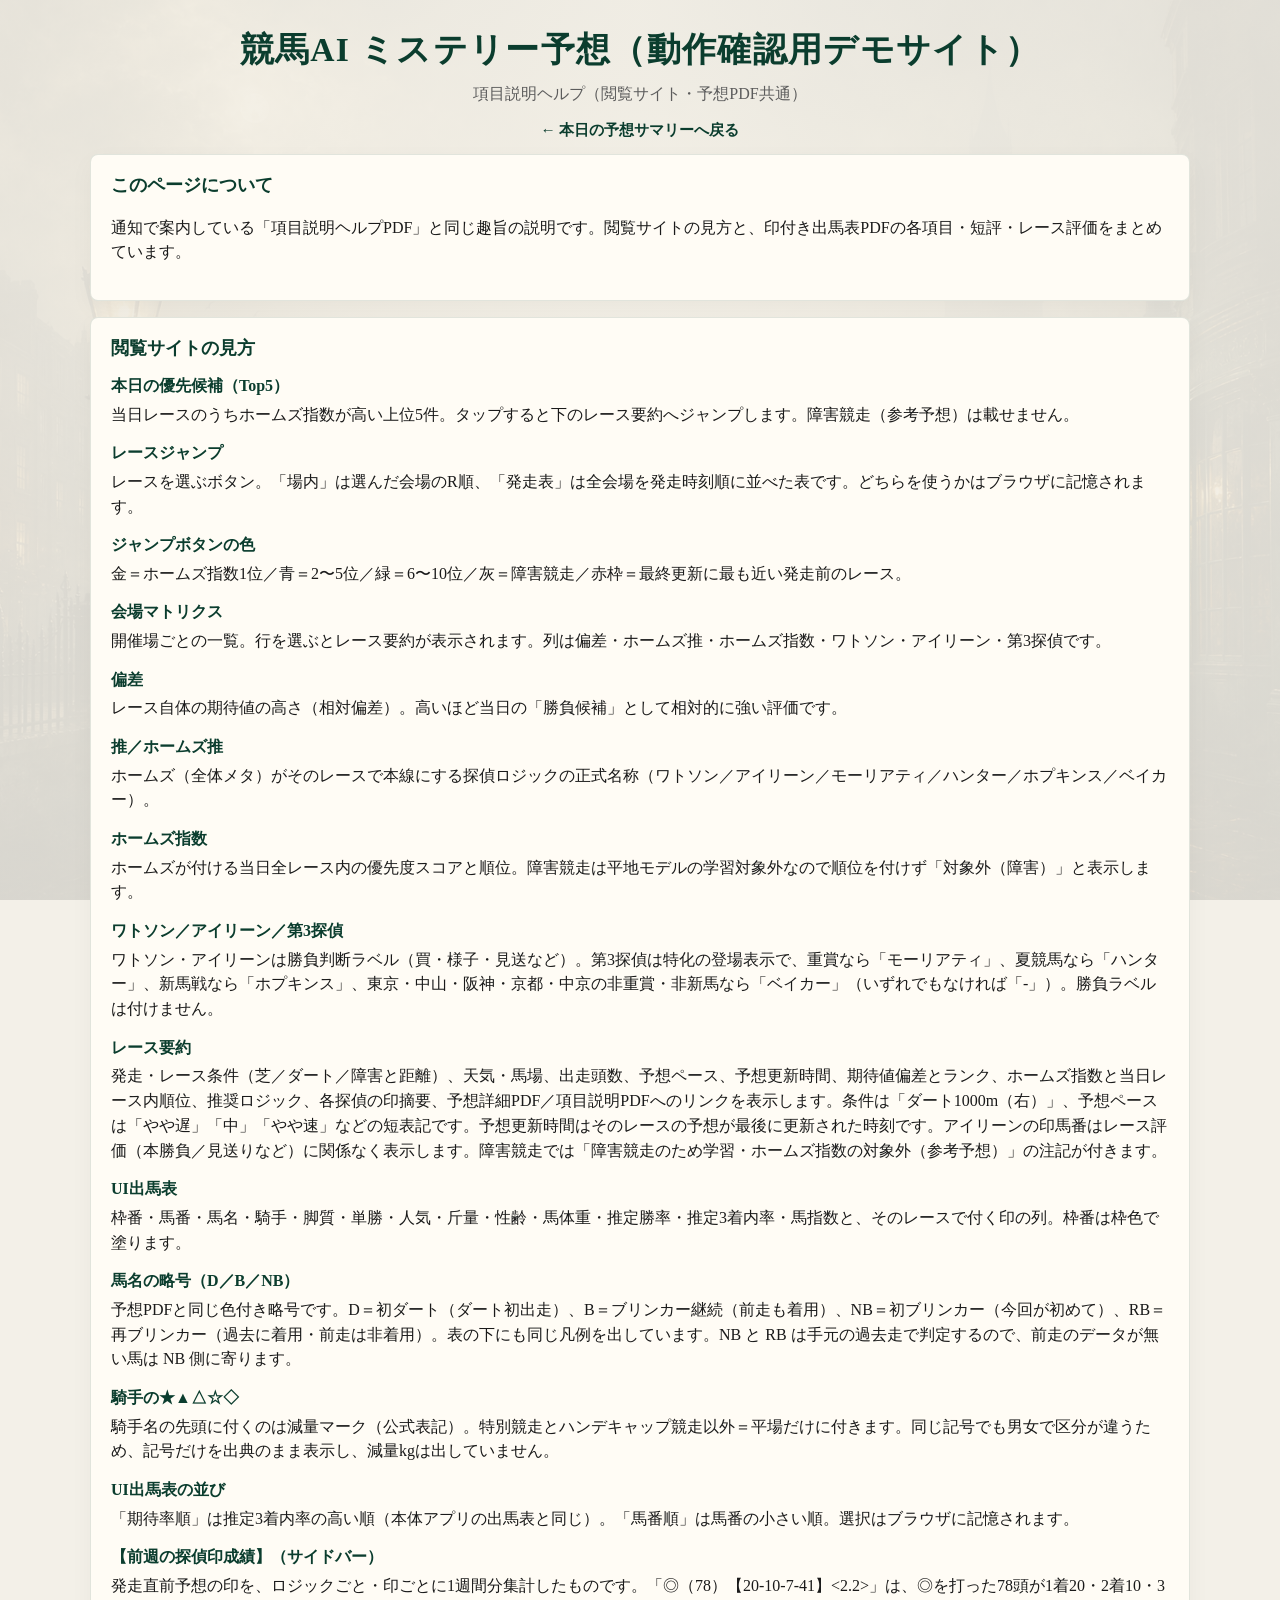
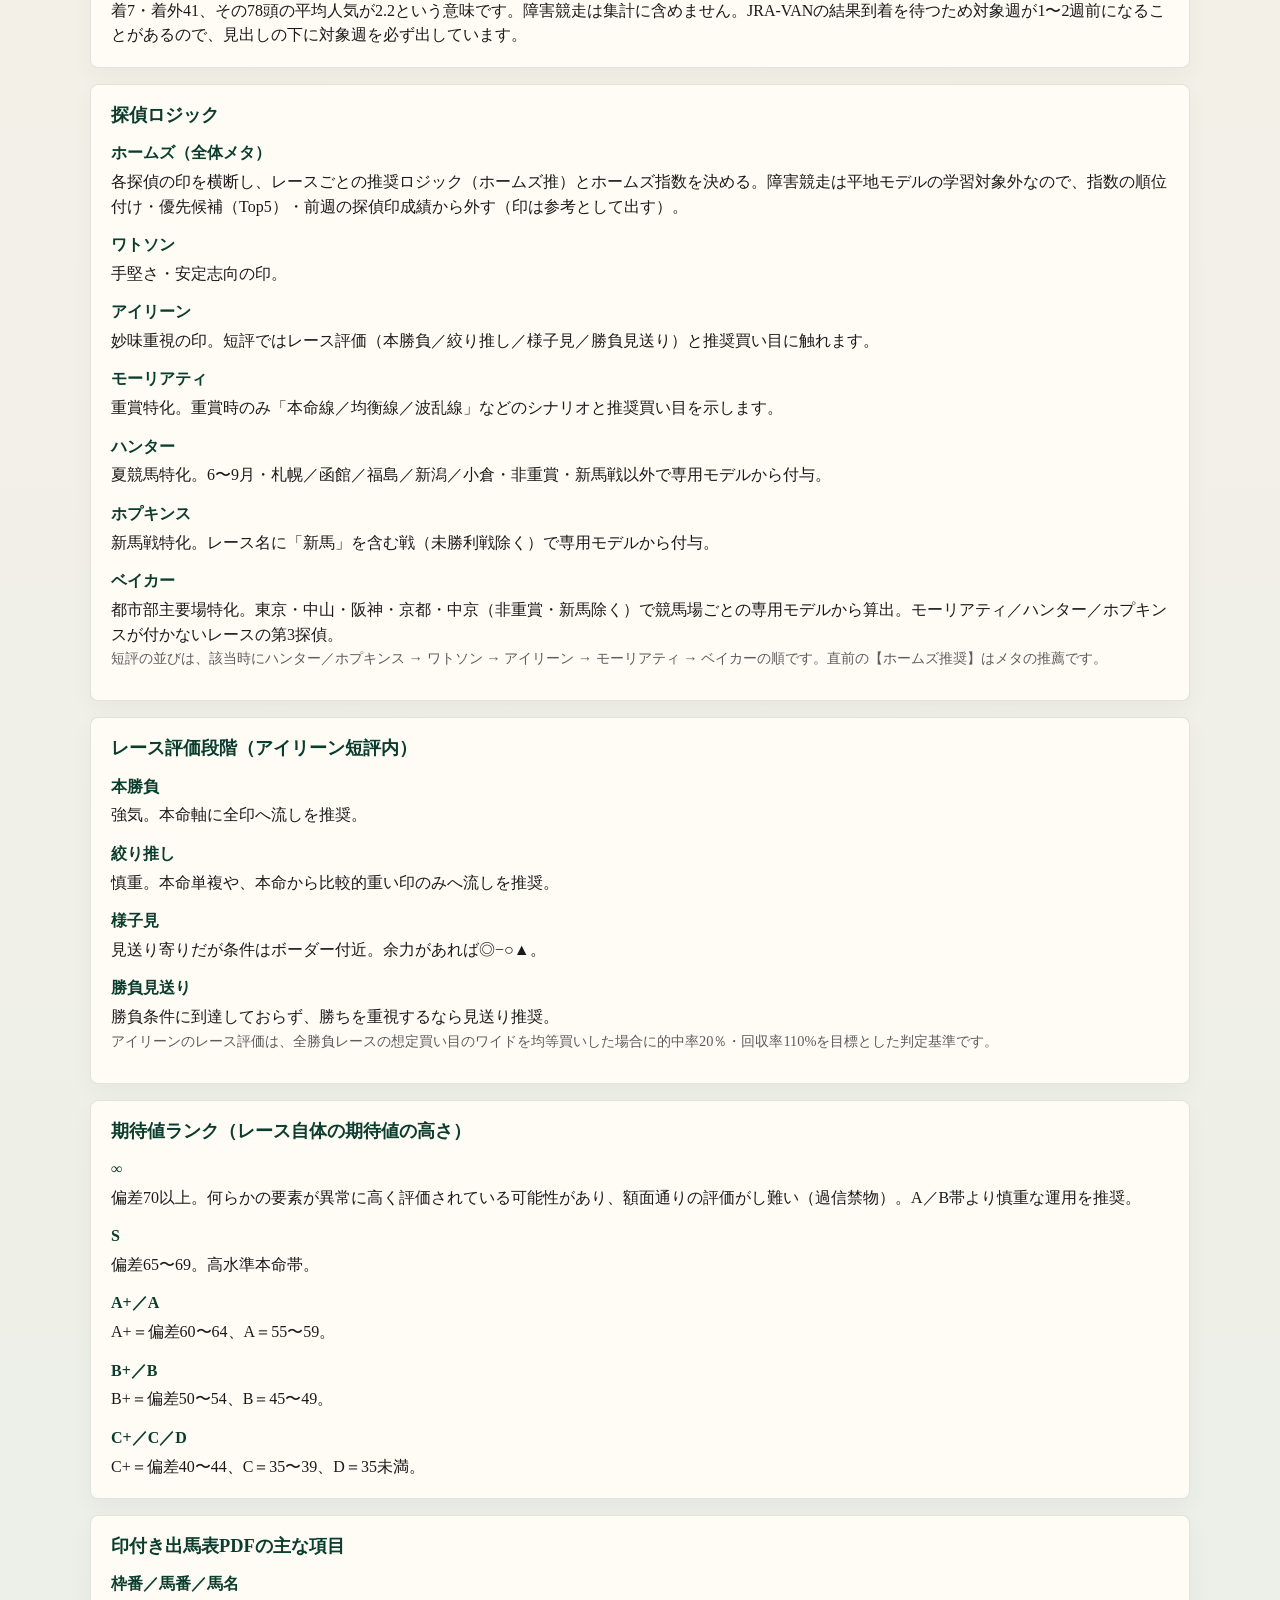
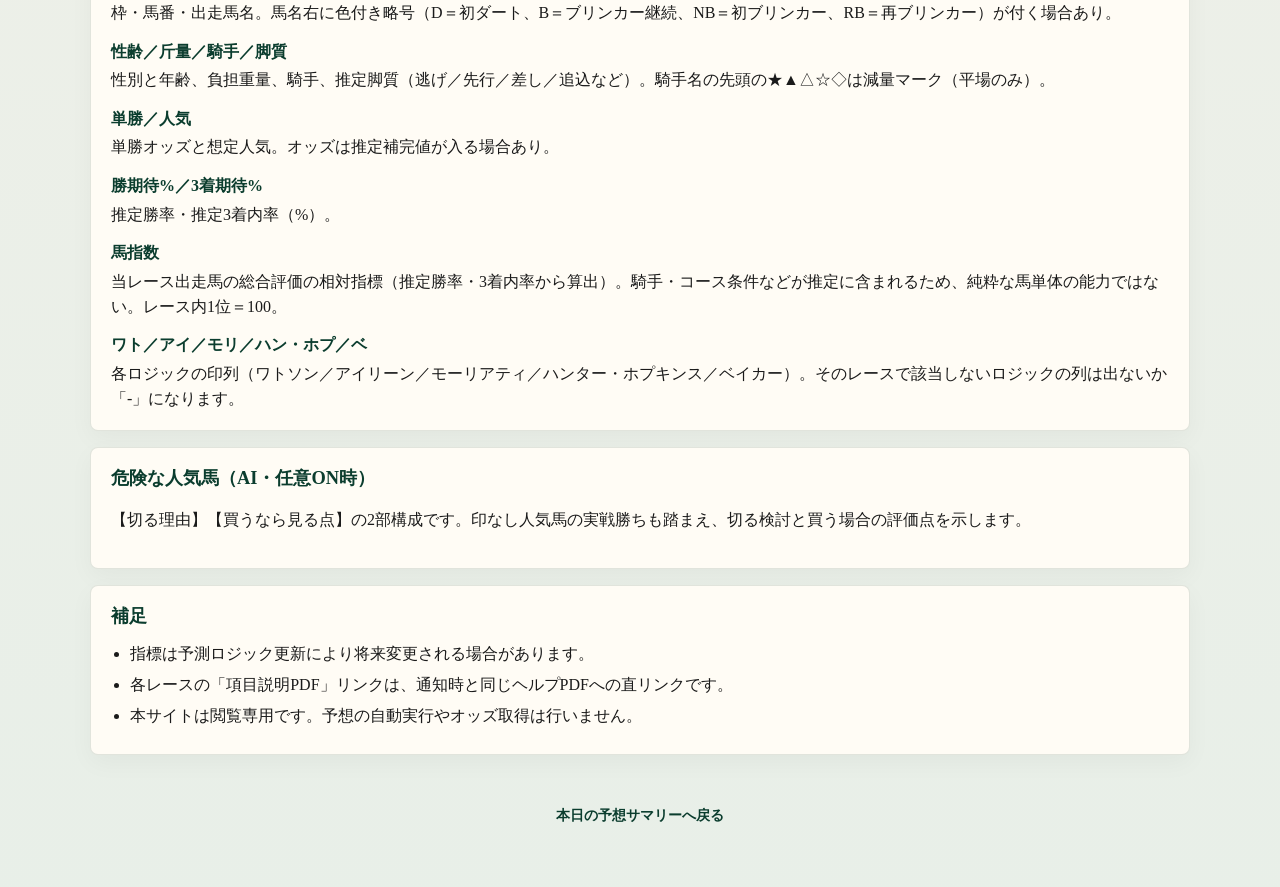
==== commit 0058785f: "sync: 本サイトから静的ファイルを同期 (2026-09-24 07:23:34 JST)" ====
--- a/help.html
+++ b/help.html
@@ -35,21 +35,33 @@
     <h2>閲覧サイトの見方</h2>
     <dl class="help-dl">
       <dt>本日の優先候補（Top5）</dt>
-      <dd>当日レースのうちホームズ指数が高い上位5件。タップすると下のレース要約へジャンプします。</dd>
+      <dd>当日レースのうちホームズ指数が高い上位5件。タップすると下のレース要約へジャンプします。障害競走（参考予想）は載せません。</dd>
+      <dt>レースジャンプ</dt>
+      <dd>レースを選ぶボタン。「場内」は選んだ会場のR順、「発走表」は全会場を発走時刻順に並べた表です。どちらを使うかはブラウザに記憶されます。</dd>
+      <dt>ジャンプボタンの色</dt>
+      <dd>金＝ホームズ指数1位／青＝2〜5位／緑＝6〜10位／灰＝障害競走／赤枠＝最終更新に最も近い発走前のレース。</dd>
       <dt>会場マトリクス</dt>
-      <dd>開催場ごとの一覧。行を選ぶとレース要約が表示されます。</dd>
+      <dd>開催場ごとの一覧。行を選ぶとレース要約が表示されます。列は偏差・ホームズ推・ホームズ指数・ワトソン・アイリーン・第3探偵です。</dd>
       <dt>偏差</dt>
       <dd>レース自体の期待値の高さ（相対偏差）。高いほど当日の「勝負候補」として相対的に強い評価です。</dd>
       <dt>推／ホームズ推</dt>
-      <dd>ホームズ（全体メタ）がそのレースで本線にする探偵ロジックの正式名称（ワトソン／アイリーン／モーリアティ／ハンター／ホプキンス）。</dd>
+      <dd>ホームズ（全体メタ）がそのレースで本線にする探偵ロジックの正式名称（ワトソン／アイリーン／モーリアティ／ハンター／ホプキンス／ベイカー）。</dd>
       <dt>ホームズ指数</dt>
-      <dd>ホームズが付ける当日全レース内の優先度スコアと順位。ジャンプボタンの青＝1〜5位、緑＝6〜10位です。</dd>
+      <dd>ホームズが付ける当日全レース内の優先度スコアと順位。障害競走は平地モデルの学習対象外なので順位を付けず「対象外（障害）」と表示します。</dd>
       <dt>ワトソン／アイリーン／第3探偵</dt>
       <dd>ワトソン・アイリーンは勝負判断ラベル（買・様子・見送など）。第3探偵は特化の登場表示で、重賞なら「モーリアティ」、夏競馬なら「ハンター」、新馬戦なら「ホプキンス」、東京・中山・阪神・京都・中京の非重賞・非新馬なら「ベイカー」（いずれでもなければ「-」）。勝負ラベルは付けません。</dd>
       <dt>レース要約</dt>
-      <dd>発走・レース条件（芝／ダート／障害と距離）、天気・馬場、予想ペース、予想更新時間、偏差・ホームズ指数、推奨ロジック、各探偵の印摘要、予想詳細PDF／項目説明PDFへのリンクを表示します。条件は「ダート1000m（右）」、予想ペースは「やや遅」「中」「やや速」などの短表記です。予想更新時間はそのレースの予想が最後に更新された時刻です。アイリーンの印馬番はレース評価（本勝負／見送りなど）に関係なく表示します。</dd>
+      <dd>発走・レース条件（芝／ダート／障害と距離）、天気・馬場、出走頭数、予想ペース、予想更新時間、期待値偏差とランク、ホームズ指数と当日レース内順位、推奨ロジック、各探偵の印摘要、予想詳細PDF／項目説明PDFへのリンクを表示します。条件は「ダート1000m（右）」、予想ペースは「やや遅」「中」「やや速」などの短表記です。予想更新時間はそのレースの予想が最後に更新された時刻です。アイリーンの印馬番はレース評価（本勝負／見送りなど）に関係なく表示します。障害競走では「障害競走のため学習・ホームズ指数の対象外（参考予想）」の注記が付きます。</dd>
+      <dt>UI出馬表</dt>
+      <dd>枠番・馬番・馬名・騎手・脚質・単勝・人気・斤量・性齢・馬体重・推定勝率・推定3着内率・馬指数と、そのレースで付く印の列。枠番は枠色で塗ります。</dd>
+      <dt>馬名の略号（D／B／NB）</dt>
+      <dd>予想PDFと同じ色付き略号です。D＝初ダート（ダート初出走）、B＝ブリンカー継続（前走も着用）、NB＝初ブリンカー（今回が初めて）、RB＝再ブリンカー（過去に着用・前走は非着用）。表の下にも同じ凡例を出しています。NB と RB は手元の過去走で判定するので、前走のデータが無い馬は NB 側に寄ります。</dd>
+      <dt>騎手の★▲△☆◇</dt>
+      <dd>騎手名の先頭に付くのは減量マーク（公式表記）。特別競走とハンデキャップ競走以外＝平場だけに付きます。同じ記号でも男女で区分が違うため、記号だけを出典のまま表示し、減量kgは出していません。</dd>
       <dt>UI出馬表の並び</dt>
       <dd>「期待率順」は推定3着内率の高い順（本体アプリの出馬表と同じ）。「馬番順」は馬番の小さい順。選択はブラウザに記憶されます。</dd>
+      <dt>【前週の探偵印成績】（サイドバー）</dt>
+      <dd>発走直前予想の印を、ロジックごと・印ごとに1週間分集計したものです。「◎（78）【20-10-7-41】&lt;2.2&gt;」は、◎を打った78頭が1着20・2着10・3着7・着外41、その78頭の平均人気が2.2という意味です。障害競走は集計に含めません。JRA-VANの結果到着を待つため対象週が1〜2週前になることがあるので、見出しの下に対象週を必ず出しています。</dd>
     </dl>
   </section>
 
@@ -57,7 +69,7 @@
     <h2>探偵ロジック</h2>
     <dl class="help-dl">
       <dt>ホームズ（全体メタ）</dt>
-      <dd>各探偵の印を横断し、レースごとの推奨ロジック（ホームズ推）とホームズ指数を決める。</dd>
+      <dd>各探偵の印を横断し、レースごとの推奨ロジック（ホームズ推）とホームズ指数を決める。障害競走は平地モデルの学習対象外なので、指数の順位付け・優先候補（Top5）・前週の探偵印成績から外す（印は参考として出す）。</dd>
       <dt>ワトソン</dt>
       <dd>手堅さ・安定志向の印。</dd>
       <dt>アイリーン</dt>
@@ -95,9 +107,13 @@
       <dt>∞</dt>
       <dd>偏差70以上。何らかの要素が異常に高く評価されている可能性があり、額面通りの評価がし難い（過信禁物）。A／B帯より慎重な運用を推奨。</dd>
       <dt>S</dt>
-      <dd>偏差65–69。高水準本命帯。</dd>
-      <dt>A+〜D</dt>
-      <dd>偏差60未満から段階的に低下。詳細は予想画面・PDFの期待値ランク表示を参照。</dd>
+      <dd>偏差65〜69。高水準本命帯。</dd>
+      <dt>A+／A</dt>
+      <dd>A+＝偏差60〜64、A＝55〜59。</dd>
+      <dt>B+／B</dt>
+      <dd>B+＝偏差50〜54、B＝45〜49。</dd>
+      <dt>C+／C／D</dt>
+      <dd>C+＝偏差40〜44、C＝35〜39、D＝35未満。</dd>
     </dl>
   </section>
 
@@ -105,17 +121,17 @@
     <h2>印付き出馬表PDFの主な項目</h2>
     <dl class="help-dl">
       <dt>枠番／馬番／馬名</dt>
-      <dd>枠・馬番・出走馬名。馬名右に色付き略号（D＝初ダート、B＝ブリンカー継続、NB＝初／非継続ブリンカー）が付く場合あり。</dd>
+      <dd>枠・馬番・出走馬名。馬名右に色付き略号（D＝初ダート、B＝ブリンカー継続、NB＝初ブリンカー、RB＝再ブリンカー）が付く場合あり。</dd>
       <dt>性齢／斤量／騎手／脚質</dt>
-      <dd>性別と年齢、負担重量、騎手、推定脚質（逃げ／先行／差し／追込など）。</dd>
+      <dd>性別と年齢、負担重量、騎手、推定脚質（逃げ／先行／差し／追込など）。騎手名の先頭の★▲△☆◇は減量マーク（平場のみ）。</dd>
       <dt>単勝／人気</dt>
       <dd>単勝オッズと想定人気。オッズは推定補完値が入る場合あり。</dd>
       <dt>勝期待%／3着期待%</dt>
       <dd>推定勝率・推定3着内率（%）。</dd>
       <dt>馬指数</dt>
       <dd>当レース出走馬の総合評価の相対指標（推定勝率・3着内率から算出）。騎手・コース条件などが推定に含まれるため、純粋な馬単体の能力ではない。レース内1位＝100。</dd>
-      <dt>ワト／アイ／モリ／ハン／ホプ</dt>
-      <dd>各ロジックの印列。該当しないロジックは空欄や「-」になります。</dd>
+      <dt>ワト／アイ／モリ／ハン・ホプ／ベ</dt>
+      <dd>各ロジックの印列（ワトソン／アイリーン／モーリアティ／ハンター・ホプキンス／ベイカー）。そのレースで該当しないロジックの列は出ないか「-」になります。</dd>
     </dl>
   </section>
 
--- a/styles.css
+++ b/styles.css
@@ -9,6 +9,10 @@
   --blue-b: rgba(66, 133, 244, 0.55);
   --green: rgba(52, 168, 83, 0.22);
   --green-b: rgba(52, 168, 83, 0.55);
+  --gold: rgba(240, 163, 10, 0.34);
+  --gold-b: rgba(176, 118, 0, 0.75);
+  --obstacle: #c9c9c9;
+  --obstacle-b: rgba(0, 0, 0, 0.32);
   --accent: #0b3d2e;
   --pad: clamp(0.75rem, 3.5vw, 1.25rem);
   --touch: 44px;
@@ -88,6 +92,7 @@
   position: absolute;
   inset: 0;
   z-index: 2;
+  flex-direction: column;
   align-items: center;
   justify-content: center;
   padding: clamp(1.25rem, 4vw, 2.5rem);
@@ -113,10 +118,13 @@
   background: #fffcf5;
   backdrop-filter: none;
 }
+/* クリックを通すための pointer-events だけ。position/z-index は付けないこと。
+   サイドバー自体が上の規則で z-index:9999 の重ね合わせ文脈を作っているので、
+   中の要素まで上げる必要はない。上げると発走表の sticky 見出し（z-index:2）より
+   前に出て、スクロール時にレースボタンが競馬場の見出しへ被る
+   （2026-09-21、クローズ後の【前日予想データPDF】で発覚）。 */
 body.is-day-closed .site-sidebar a:not([aria-disabled="true"]),
 body.is-day-closed .site-sidebar button:not([aria-disabled="true"]) {
-  position: relative;
-  z-index: 9999;
   pointer-events: auto !important;
 }
 .day-closed-message {
@@ -141,6 +149,31 @@
     0 1px 0 rgba(255, 255, 255, 0.85),
     0 0 12px rgba(255, 255, 255, 0.55);
 }
+.day-closed-hours {
+  margin: 0.9em 0 0;
+  text-align: center;
+  color: #0047c8;
+  font-weight: 700;
+  font-size: clamp(calc(0.85rem + 4pt), calc(1.5vw + 4pt), calc(1.05rem + 4pt));
+  line-height: 1.5;
+  font-family:
+    "創英角ポップ体",
+    "Soei Kakugothic Pop",
+    "SoeiKakugothicPop",
+    "Souei Kaku Pop",
+    "M PLUS Rounded 1c",
+    "Hiragino Maru Gothic ProN",
+    "Yu Gothic",
+    sans-serif;
+  text-shadow: 0 0 8px rgba(255, 255, 255, 0.9);
+}
+/* 折り返しは文節の切れ目だけで起こす（スマホで「終了しま／した」と割れないように） */
+.dcm-chunk { display: inline-block; }
+/* スマホでだけ「：」の直後で改行する */
+.day-closed-hours-br { display: none; }
+@media (max-width: 720px) {
+  .day-closed-hours-br { display: inline; }
+}
 
 .brand-logo {
   margin: 0 auto;
@@ -149,6 +182,18 @@
   padding: 0;
   background: transparent;
   box-sizing: border-box;
+}
+/* 発走が最も近いレースがあるときだけ、バナーを押せる見た目にする */
+.brand-logo.is-jumpable {
+  cursor: pointer;
+}
+.brand-logo.is-jumpable:hover .brand-logo-img {
+  filter: brightness(1.06);
+}
+.brand-logo.is-jumpable:focus-visible {
+  outline: 2px solid var(--accent);
+  outline-offset: 3px;
+  border-radius: 8px;
 }
 .brand-logo-img {
   display: block;
@@ -295,6 +340,7 @@
 }
 .sidebar-dev-intent,
 .sidebar-mark-weekly,
+.sidebar-prev-pdf,
 .sidebar-dev-notes {
   margin: 0.65rem 0 0;
   padding: 0;
@@ -306,6 +352,7 @@
 }
 .sidebar-dev-intent > summary,
 .sidebar-mark-weekly > summary,
+.sidebar-prev-pdf > summary,
 .sidebar-dev-notes > summary {
   list-style: none;
   cursor: pointer;
@@ -322,11 +369,13 @@
 }
 .sidebar-dev-intent > summary::-webkit-details-marker,
 .sidebar-mark-weekly > summary::-webkit-details-marker,
+.sidebar-prev-pdf > summary::-webkit-details-marker,
 .sidebar-dev-notes > summary::-webkit-details-marker {
   display: none;
 }
 .sidebar-dev-intent > summary::after,
 .sidebar-mark-weekly > summary::after,
+.sidebar-prev-pdf > summary::after,
 .sidebar-dev-notes > summary::after {
   content: "";
   width: 0.4rem;
@@ -340,12 +389,14 @@
 }
 .sidebar-dev-intent[open] > summary::after,
 .sidebar-mark-weekly[open] > summary::after,
+.sidebar-prev-pdf[open] > summary::after,
 .sidebar-dev-notes[open] > summary::after {
   transform: rotate(-135deg);
   margin-top: 0.1rem;
 }
 .sidebar-dev-intent-body,
 .sidebar-mark-weekly-body,
+.sidebar-prev-pdf-body,
 .sidebar-dev-notes-body {
   margin-top: 0.35rem;
   padding-top: 0.35rem;
@@ -520,11 +571,13 @@
   }
   .site-sidebar .sidebar-dev-intent,
   .site-sidebar .sidebar-mark-weekly,
+  .site-sidebar .sidebar-prev-pdf,
   .site-sidebar .sidebar-dev-notes {
     font-size: 0.74rem;
   }
   .site-sidebar .sidebar-dev-intent > summary,
   .site-sidebar .sidebar-mark-weekly > summary,
+  .site-sidebar .sidebar-prev-pdf > summary,
   .site-sidebar .sidebar-dev-notes > summary {
     font-size: 0.74rem;
     font-weight: 400;
@@ -976,6 +1029,35 @@
   background: var(--green);
   border-color: var(--green-b);
 }
+.jump.rank-top {
+  background: var(--gold);
+  border-color: var(--gold-b);
+}
+/* 馬名欄の略号（D=初ダート / B=ブリンカー継続 / NB=初ブリンカー / RB=再ブリンカー）。
+   色は公開JSONが持つ PDF と同じ値を inline style で受ける。 */
+.horse-badge {
+  margin-left: 0.3em;
+  /* 上付きは小さすぎて読めなかったので、馬名と同じ高さに揃える。
+     略号と色は PDF と同じで、置き方だけ画面向きに変えている。 */
+  font-size: 0.8em;
+  font-weight: 700;
+  line-height: 1;
+  vertical-align: middle;
+  white-space: nowrap;
+}
+.horse-badge-legend {
+  margin: 0.4rem 0 0;
+}
+.horse-badge-legend .horse-badge {
+  margin-left: 0.5em;
+}
+
+/* 障害競走はホームズ指数の対象外（参考予想）。順位色を付けず薄い灰色で示す。
+   rank-* と同じ詳細度なので、必ずこの順（後ろ）に置く。 */
+.jump.is-obstacle {
+  background: var(--obstacle);
+  border-color: var(--obstacle-b);
+}
 
 /* 発走表モード: 会場列 × 発走時刻行（バレー得点推移表イメージ） */
 .jump-timeline {
@@ -1079,6 +1161,36 @@
 .sidebar-jump-timeline .jump-scoreboard-cell .jump {
   min-height: 2.1rem;
   font-size: 0.78rem;
+}
+
+/* 【前日予想データPDF】: 発走表順の表から前日以前の印付き出馬表PDFへ飛ぶ */
+.sidebar-prev-pdf-hint {
+  margin: 0;
+  color: var(--muted);
+  font-size: inherit;
+  line-height: inherit;
+}
+.prev-pdf-day + .prev-pdf-day {
+  margin-top: 0.55rem;
+}
+.prev-pdf-day-title {
+  margin: 0 0 0.25rem;
+  color: var(--accent);
+  font-size: inherit;
+  font-weight: 700;
+  line-height: inherit;
+}
+/* セルの中身は <a>。.jump の見た目のままリンクとして振る舞わせる */
+.prev-pdf-link {
+  display: inline-flex;
+  align-items: center;
+  justify-content: center;
+  text-decoration: none;
+  color: inherit;
+}
+.prev-pdf-link.is-nopdf {
+  opacity: 0.45;
+  cursor: default;
 }
 
 .race-detail h3 {
@@ -1368,6 +1480,8 @@
   }
   .acc-toolbar.mobile-only {
     display: flex;
+    /* 上の見出しブロックに詰まって見えないよう少し空ける */
+    margin-top: 0.75rem;
   }
   .acc-toolbar[hidden] { display: none !important; }
 
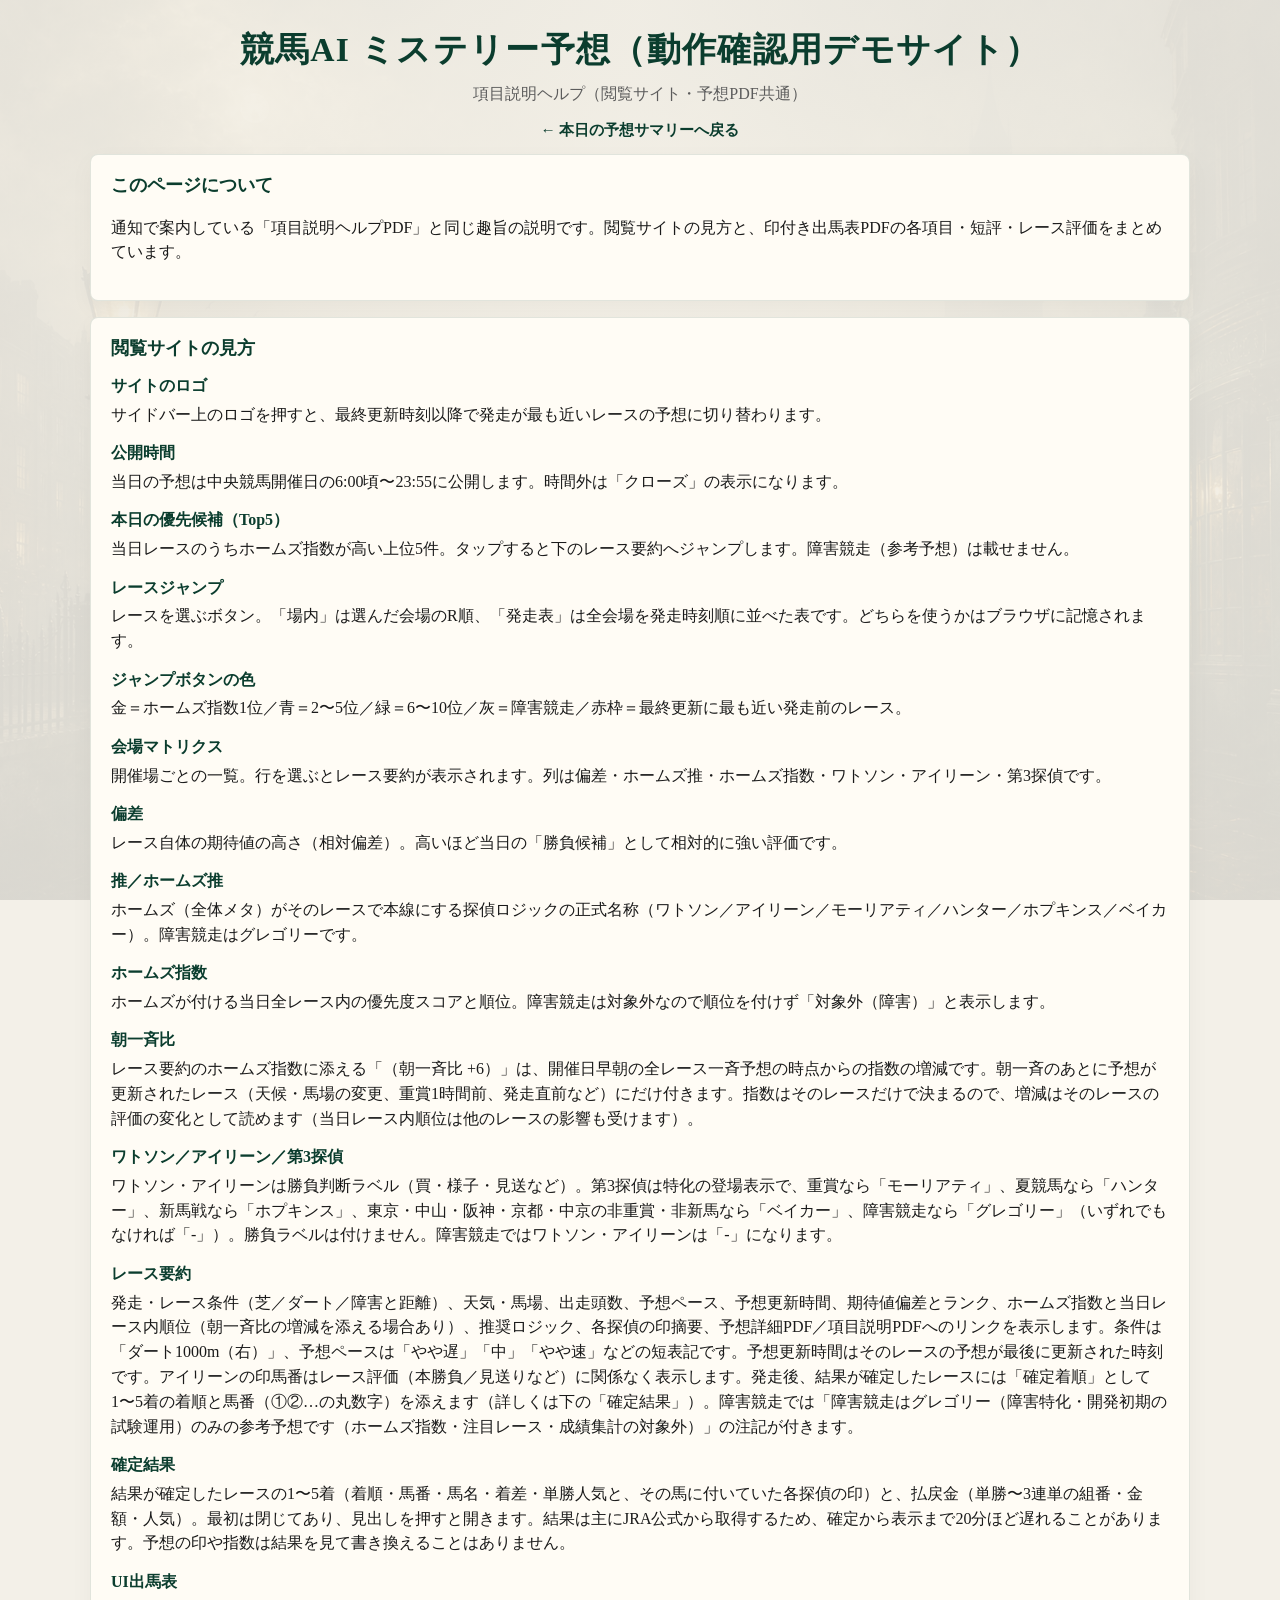
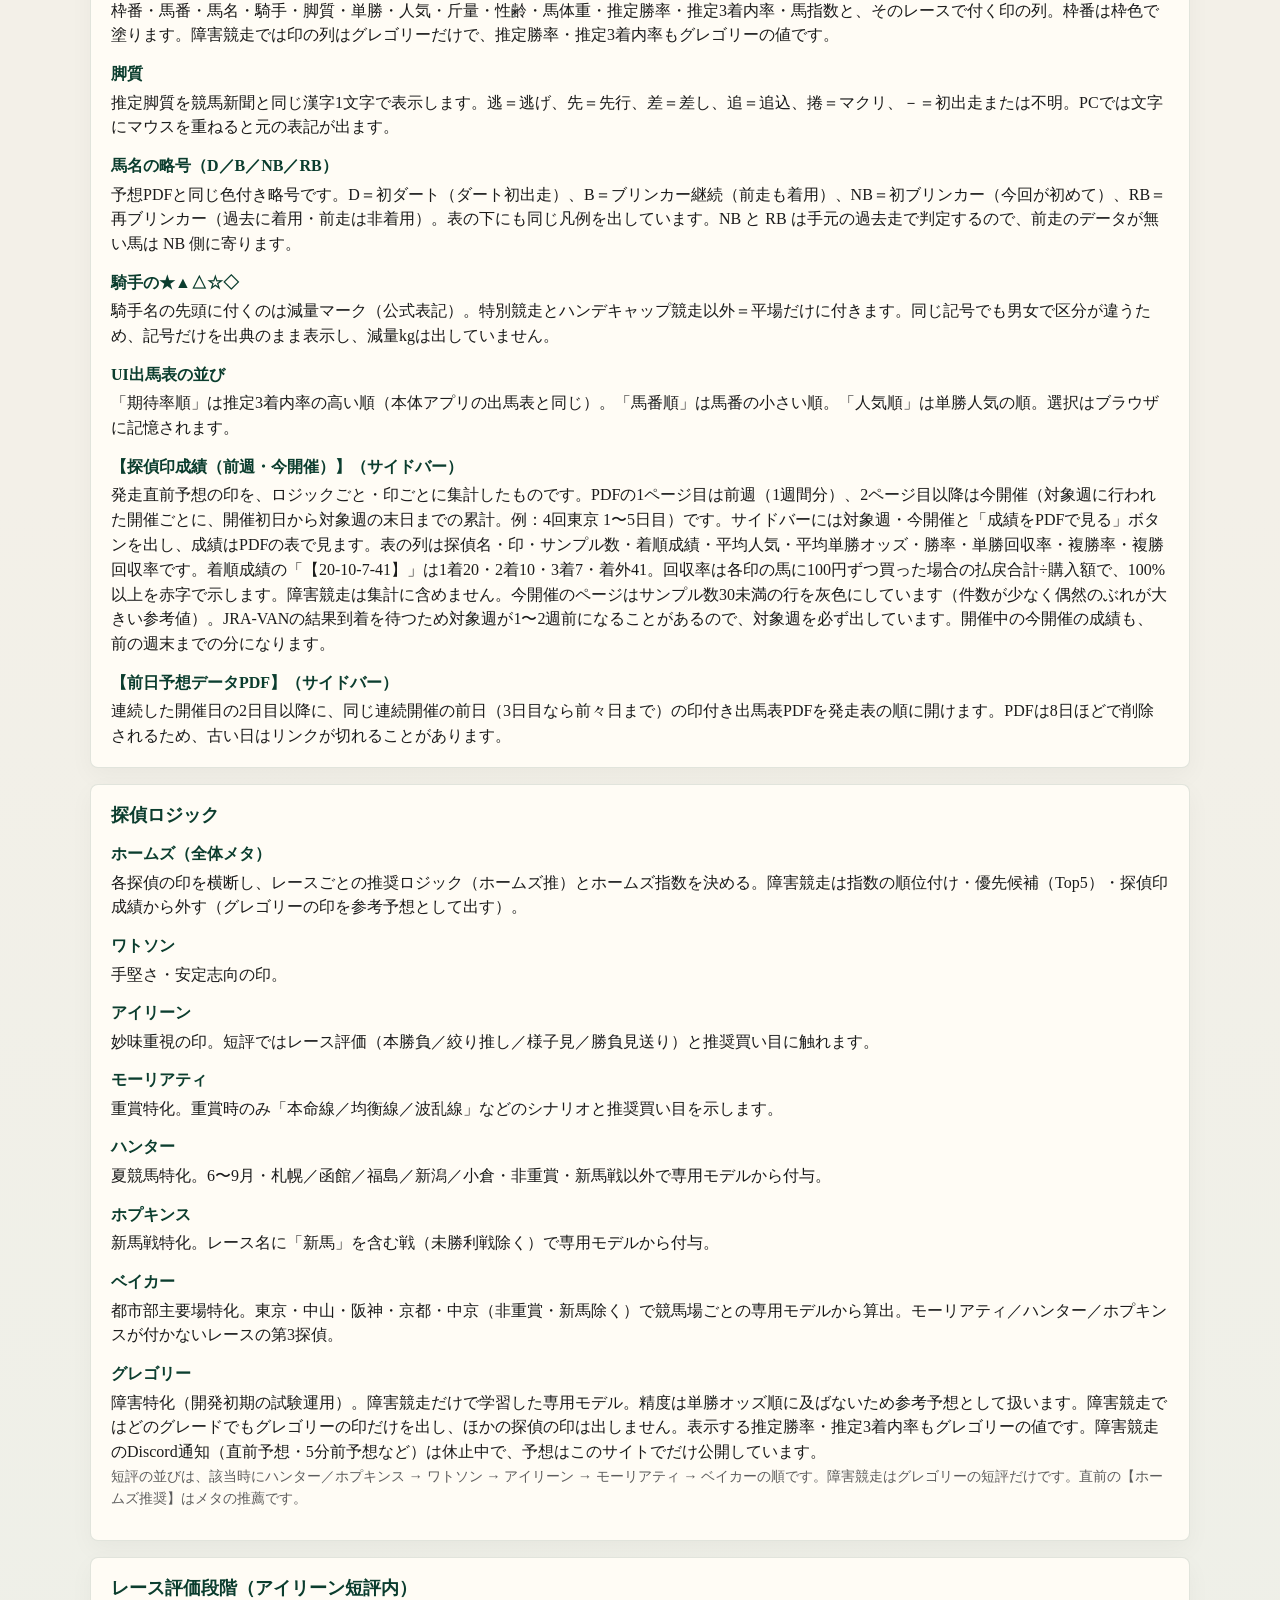
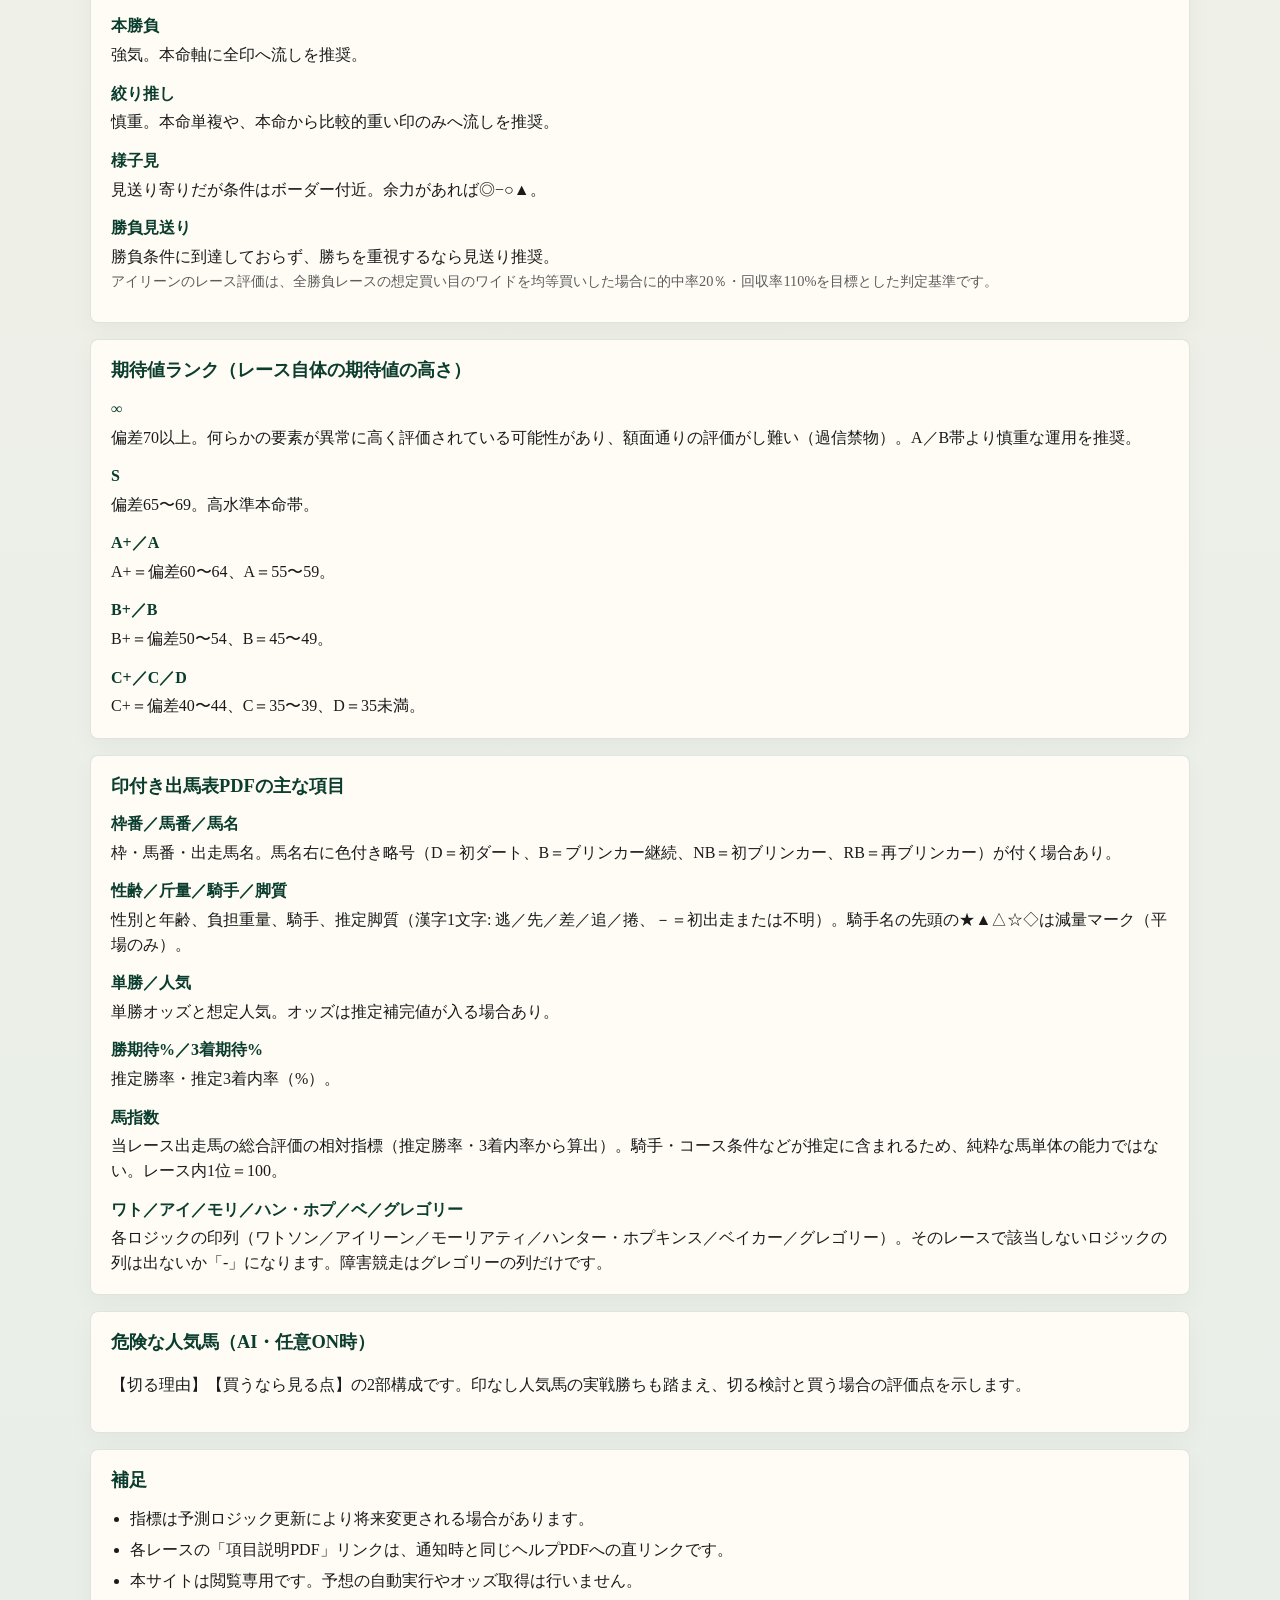
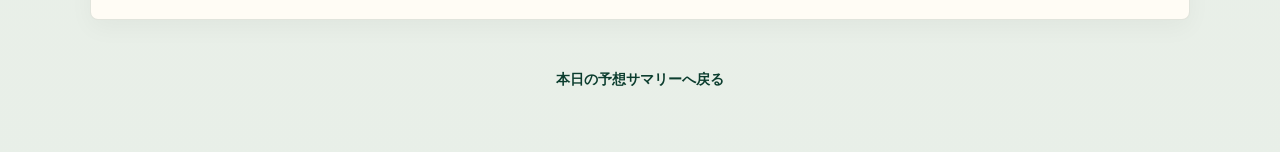
==== commit c2af8e6b: "sync: 本サイトから静的ファイルを同期 (2026-10-16 06:40:31 JST)" ====
--- a/help.html
+++ b/help.html
@@ -7,7 +7,7 @@
   <meta name="googlebot" content="noindex, nofollow, noarchive, nosnippet, noimageindex" />
   <title>項目説明ヘルプ｜競馬AI ミステリー予想</title>
   <link rel="icon" href="assets/favicon.svg" type="image/svg+xml" />
-  <link rel="stylesheet" href="styles.css" />
+  <link rel="stylesheet" href="styles.css?v=20261013070034" />
   <style>
     /* このページは通常の縦スクロール。styles.css が SPA 本体（index.html）向けに
        ≥721px で html,body に付けている overflow:hidden / height:100% を打ち消す。 */
@@ -34,6 +34,10 @@
   <section class="card">
     <h2>閲覧サイトの見方</h2>
     <dl class="help-dl">
+      <dt>サイトのロゴ</dt>
+      <dd>サイドバー上のロゴを押すと、最終更新時刻以降で発走が最も近いレースの予想に切り替わります。</dd>
+      <dt>公開時間</dt>
+      <dd>当日の予想は中央競馬開催日の6:00頃〜23:55に公開します。時間外は「クローズ」の表示になります。</dd>
       <dt>本日の優先候補（Top5）</dt>
       <dd>当日レースのうちホームズ指数が高い上位5件。タップすると下のレース要約へジャンプします。障害競走（参考予想）は載せません。</dd>
       <dt>レースジャンプ</dt>
@@ -45,23 +49,31 @@
       <dt>偏差</dt>
       <dd>レース自体の期待値の高さ（相対偏差）。高いほど当日の「勝負候補」として相対的に強い評価です。</dd>
       <dt>推／ホームズ推</dt>
-      <dd>ホームズ（全体メタ）がそのレースで本線にする探偵ロジックの正式名称（ワトソン／アイリーン／モーリアティ／ハンター／ホプキンス／ベイカー）。</dd>
+      <dd>ホームズ（全体メタ）がそのレースで本線にする探偵ロジックの正式名称（ワトソン／アイリーン／モーリアティ／ハンター／ホプキンス／ベイカー）。障害競走はグレゴリーです。</dd>
       <dt>ホームズ指数</dt>
-      <dd>ホームズが付ける当日全レース内の優先度スコアと順位。障害競走は平地モデルの学習対象外なので順位を付けず「対象外（障害）」と表示します。</dd>
+      <dd>ホームズが付ける当日全レース内の優先度スコアと順位。障害競走は対象外なので順位を付けず「対象外（障害）」と表示します。</dd>
+      <dt>朝一斉比</dt>
+      <dd>レース要約のホームズ指数に添える「（朝一斉比 +6）」は、開催日早朝の全レース一斉予想の時点からの指数の増減です。朝一斉のあとに予想が更新されたレース（天候・馬場の変更、重賞1時間前、発走直前など）にだけ付きます。指数はそのレースだけで決まるので、増減はそのレースの評価の変化として読めます（当日レース内順位は他のレースの影響も受けます）。</dd>
       <dt>ワトソン／アイリーン／第3探偵</dt>
-      <dd>ワトソン・アイリーンは勝負判断ラベル（買・様子・見送など）。第3探偵は特化の登場表示で、重賞なら「モーリアティ」、夏競馬なら「ハンター」、新馬戦なら「ホプキンス」、東京・中山・阪神・京都・中京の非重賞・非新馬なら「ベイカー」（いずれでもなければ「-」）。勝負ラベルは付けません。</dd>
+      <dd>ワトソン・アイリーンは勝負判断ラベル（買・様子・見送など）。第3探偵は特化の登場表示で、重賞なら「モーリアティ」、夏競馬なら「ハンター」、新馬戦なら「ホプキンス」、東京・中山・阪神・京都・中京の非重賞・非新馬なら「ベイカー」、障害競走なら「グレゴリー」（いずれでもなければ「-」）。勝負ラベルは付けません。障害競走ではワトソン・アイリーンは「-」になります。</dd>
       <dt>レース要約</dt>
-      <dd>発走・レース条件（芝／ダート／障害と距離）、天気・馬場、出走頭数、予想ペース、予想更新時間、期待値偏差とランク、ホームズ指数と当日レース内順位、推奨ロジック、各探偵の印摘要、予想詳細PDF／項目説明PDFへのリンクを表示します。条件は「ダート1000m（右）」、予想ペースは「やや遅」「中」「やや速」などの短表記です。予想更新時間はそのレースの予想が最後に更新された時刻です。アイリーンの印馬番はレース評価（本勝負／見送りなど）に関係なく表示します。障害競走では「障害競走のため学習・ホームズ指数の対象外（参考予想）」の注記が付きます。</dd>
+      <dd>発走・レース条件（芝／ダート／障害と距離）、天気・馬場、出走頭数、予想ペース、予想更新時間、期待値偏差とランク、ホームズ指数と当日レース内順位（朝一斉比の増減を添える場合あり）、推奨ロジック、各探偵の印摘要、予想詳細PDF／項目説明PDFへのリンクを表示します。条件は「ダート1000m（右）」、予想ペースは「やや遅」「中」「やや速」などの短表記です。予想更新時間はそのレースの予想が最後に更新された時刻です。アイリーンの印馬番はレース評価（本勝負／見送りなど）に関係なく表示します。発走後、結果が確定したレースには「確定着順」として1〜5着の着順と馬番（①②…の丸数字）を添えます（詳しくは下の「確定結果」）。障害競走では「障害競走はグレゴリー（障害特化・開発初期の試験運用）のみの参考予想です（ホームズ指数・注目レース・成績集計の対象外）」の注記が付きます。</dd>
+      <dt>確定結果</dt>
+      <dd>結果が確定したレースの1〜5着（着順・馬番・馬名・着差・単勝人気と、その馬に付いていた各探偵の印）と、払戻金（単勝〜3連単の組番・金額・人気）。最初は閉じてあり、見出しを押すと開きます。結果は主にJRA公式から取得するため、確定から表示まで20分ほど遅れることがあります。予想の印や指数は結果を見て書き換えることはありません。</dd>
       <dt>UI出馬表</dt>
-      <dd>枠番・馬番・馬名・騎手・脚質・単勝・人気・斤量・性齢・馬体重・推定勝率・推定3着内率・馬指数と、そのレースで付く印の列。枠番は枠色で塗ります。</dd>
-      <dt>馬名の略号（D／B／NB）</dt>
+      <dd>枠番・馬番・馬名・騎手・脚質・単勝・人気・斤量・性齢・馬体重・推定勝率・推定3着内率・馬指数と、そのレースで付く印の列。枠番は枠色で塗ります。障害競走では印の列はグレゴリーだけで、推定勝率・推定3着内率もグレゴリーの値です。</dd>
+      <dt>脚質</dt>
+      <dd>推定脚質を競馬新聞と同じ漢字1文字で表示します。逃＝逃げ、先＝先行、差＝差し、追＝追込、捲＝マクリ、－＝初出走または不明。PCでは文字にマウスを重ねると元の表記が出ます。</dd>
+      <dt>馬名の略号（D／B／NB／RB）</dt>
       <dd>予想PDFと同じ色付き略号です。D＝初ダート（ダート初出走）、B＝ブリンカー継続（前走も着用）、NB＝初ブリンカー（今回が初めて）、RB＝再ブリンカー（過去に着用・前走は非着用）。表の下にも同じ凡例を出しています。NB と RB は手元の過去走で判定するので、前走のデータが無い馬は NB 側に寄ります。</dd>
       <dt>騎手の★▲△☆◇</dt>
       <dd>騎手名の先頭に付くのは減量マーク（公式表記）。特別競走とハンデキャップ競走以外＝平場だけに付きます。同じ記号でも男女で区分が違うため、記号だけを出典のまま表示し、減量kgは出していません。</dd>
       <dt>UI出馬表の並び</dt>
-      <dd>「期待率順」は推定3着内率の高い順（本体アプリの出馬表と同じ）。「馬番順」は馬番の小さい順。選択はブラウザに記憶されます。</dd>
-      <dt>【前週の探偵印成績】（サイドバー）</dt>
-      <dd>発走直前予想の印を、ロジックごと・印ごとに1週間分集計したものです。「◎（78）【20-10-7-41】&lt;2.2&gt;」は、◎を打った78頭が1着20・2着10・3着7・着外41、その78頭の平均人気が2.2という意味です。障害競走は集計に含めません。JRA-VANの結果到着を待つため対象週が1〜2週前になることがあるので、見出しの下に対象週を必ず出しています。</dd>
+      <dd>「期待率順」は推定3着内率の高い順（本体アプリの出馬表と同じ）。「馬番順」は馬番の小さい順。「人気順」は単勝人気の順。選択はブラウザに記憶されます。</dd>
+      <dt>【探偵印成績（前週・今開催）】（サイドバー）</dt>
+      <dd>発走直前予想の印を、ロジックごと・印ごとに集計したものです。PDFの1ページ目は前週（1週間分）、2ページ目以降は今開催（対象週に行われた開催ごとに、開催初日から対象週の末日までの累計。例：4回東京 1〜5日目）です。サイドバーには対象週・今開催と「成績をPDFで見る」ボタンを出し、成績はPDFの表で見ます。表の列は探偵名・印・サンプル数・着順成績・平均人気・平均単勝オッズ・勝率・単勝回収率・複勝率・複勝回収率です。着順成績の「【20-10-7-41】」は1着20・2着10・3着7・着外41。回収率は各印の馬に100円ずつ買った場合の払戻合計÷購入額で、100%以上を赤字で示します。障害競走は集計に含めません。今開催のページはサンプル数30未満の行を灰色にしています（件数が少なく偶然のぶれが大きい参考値）。JRA-VANの結果到着を待つため対象週が1〜2週前になることがあるので、対象週を必ず出しています。開催中の今開催の成績も、前の週末までの分になります。</dd>
+      <dt>【前日予想データPDF】（サイドバー）</dt>
+      <dd>連続した開催日の2日目以降に、同じ連続開催の前日（3日目なら前々日まで）の印付き出馬表PDFを発走表の順に開けます。PDFは8日ほどで削除されるため、古い日はリンクが切れることがあります。</dd>
     </dl>
   </section>
 
@@ -69,7 +81,7 @@
     <h2>探偵ロジック</h2>
     <dl class="help-dl">
       <dt>ホームズ（全体メタ）</dt>
-      <dd>各探偵の印を横断し、レースごとの推奨ロジック（ホームズ推）とホームズ指数を決める。障害競走は平地モデルの学習対象外なので、指数の順位付け・優先候補（Top5）・前週の探偵印成績から外す（印は参考として出す）。</dd>
+      <dd>各探偵の印を横断し、レースごとの推奨ロジック（ホームズ推）とホームズ指数を決める。障害競走は指数の順位付け・優先候補（Top5）・探偵印成績から外す（グレゴリーの印を参考予想として出す）。</dd>
       <dt>ワトソン</dt>
       <dd>手堅さ・安定志向の印。</dd>
       <dt>アイリーン</dt>
@@ -82,8 +94,10 @@
       <dd>新馬戦特化。レース名に「新馬」を含む戦（未勝利戦除く）で専用モデルから付与。</dd>
       <dt>ベイカー</dt>
       <dd>都市部主要場特化。東京・中山・阪神・京都・中京（非重賞・新馬除く）で競馬場ごとの専用モデルから算出。モーリアティ／ハンター／ホプキンスが付かないレースの第3探偵。</dd>
+      <dt>グレゴリー</dt>
+      <dd>障害特化（開発初期の試験運用）。障害競走だけで学習した専用モデル。精度は単勝オッズ順に及ばないため参考予想として扱います。障害競走ではどのグレードでもグレゴリーの印だけを出し、ほかの探偵の印は出しません。表示する推定勝率・推定3着内率もグレゴリーの値です。障害競走のDiscord通知（直前予想・5分前予想など）は休止中で、予想はこのサイトでだけ公開しています。</dd>
     </dl>
-    <p class="hint">短評の並びは、該当時にハンター／ホプキンス → ワトソン → アイリーン → モーリアティ → ベイカーの順です。直前の【ホームズ推奨】はメタの推薦です。</p>
+    <p class="hint">短評の並びは、該当時にハンター／ホプキンス → ワトソン → アイリーン → モーリアティ → ベイカーの順です。障害競走はグレゴリーの短評だけです。直前の【ホームズ推奨】はメタの推薦です。</p>
   </section>
 
   <section class="card">
@@ -123,15 +137,15 @@
       <dt>枠番／馬番／馬名</dt>
       <dd>枠・馬番・出走馬名。馬名右に色付き略号（D＝初ダート、B＝ブリンカー継続、NB＝初ブリンカー、RB＝再ブリンカー）が付く場合あり。</dd>
       <dt>性齢／斤量／騎手／脚質</dt>
-      <dd>性別と年齢、負担重量、騎手、推定脚質（逃げ／先行／差し／追込など）。騎手名の先頭の★▲△☆◇は減量マーク（平場のみ）。</dd>
+      <dd>性別と年齢、負担重量、騎手、推定脚質（漢字1文字: 逃／先／差／追／捲、－＝初出走または不明）。騎手名の先頭の★▲△☆◇は減量マーク（平場のみ）。</dd>
       <dt>単勝／人気</dt>
       <dd>単勝オッズと想定人気。オッズは推定補完値が入る場合あり。</dd>
       <dt>勝期待%／3着期待%</dt>
       <dd>推定勝率・推定3着内率（%）。</dd>
       <dt>馬指数</dt>
       <dd>当レース出走馬の総合評価の相対指標（推定勝率・3着内率から算出）。騎手・コース条件などが推定に含まれるため、純粋な馬単体の能力ではない。レース内1位＝100。</dd>
-      <dt>ワト／アイ／モリ／ハン・ホプ／ベ</dt>
-      <dd>各ロジックの印列（ワトソン／アイリーン／モーリアティ／ハンター・ホプキンス／ベイカー）。そのレースで該当しないロジックの列は出ないか「-」になります。</dd>
+      <dt>ワト／アイ／モリ／ハン・ホプ／ベ／グレゴリー</dt>
+      <dd>各ロジックの印列（ワトソン／アイリーン／モーリアティ／ハンター・ホプキンス／ベイカー／グレゴリー）。そのレースで該当しないロジックの列は出ないか「-」になります。障害競走はグレゴリーの列だけです。</dd>
     </dl>
   </section>
 
@@ -153,7 +167,7 @@
     <p><a href="index.html">本日の予想サマリーへ戻る</a></p>
   </footer>
 
-  <script src="config.js"></script>
+  <script src="config.js?v=20261013070034"></script>
   <script>
     (function () {
       var cfg = window.PUBLIC_VIEWER_CONFIG || {};
--- a/styles.css
+++ b/styles.css
@@ -424,8 +424,22 @@
 .sidebar-mark-weekly-body {
   white-space: pre-line;
 }
-.sidebar-mark-weekly-logic + .sidebar-mark-weekly-logic {
-  margin-top: 0.55rem;
+.mark-weekly-period {
+  display: block;
+}
+.mark-weekly-pdf-btn {
+  display: flex;
+  width: 100%;
+  margin-top: 0.5rem;
+  background: var(--accent);
+  box-sizing: border-box;
+}
+.mark-weekly-pdf-btn:hover {
+  filter: brightness(1.15);
+}
+.mark-weekly-pdf-btn:focus-visible {
+  outline: 2px solid var(--accent);
+  outline-offset: 2px;
 }
 .sidebar-dev-notes-lead,
 .sidebar-dev-notes-def {
@@ -481,6 +495,15 @@
   display: flex;
   flex-direction: column;
   gap: 0.25rem;
+}
+.sidebar-discord-wrap + .sidebar-discord-wrap {
+  margin-top: 0.5rem;
+}
+.sidebar-discord-lead {
+  margin: 0;
+  font-size: 0.8rem;
+  font-weight: 700;
+  line-height: 1.45;
 }
 .sidebar-limited-note {
   margin: 0;
@@ -842,6 +865,27 @@
     0 0 0 2px rgba(88, 101, 242, 0.3),
     0 2px 8px rgba(88, 101, 242, 0.35);
 }
+/* 超直前予想（Discord通知限定）の参加ボタン。形は直前予想と同じで色だけ黒系 */
+.btn-discord.btn-discord-dark:not([aria-disabled="true"]),
+body.is-day-closed .btn-discord.btn-discord-dark:not([aria-disabled="true"]) {
+  background: #1f2328;
+  box-shadow: 0 2px 0 rgba(0, 0, 0, 0.45);
+}
+.btn-discord.btn-discord-dark:not([aria-disabled="true"]):hover,
+body.is-day-closed .btn-discord.btn-discord-dark:not([aria-disabled="true"]):hover {
+  background: #353a42;
+  box-shadow:
+    0 3px 0 rgba(0, 0, 0, 0.5),
+    0 6px 16px rgba(0, 0, 0, 0.3);
+}
+.btn-discord.btn-discord-dark:not([aria-disabled="true"]):active,
+body.is-day-closed .btn-discord.btn-discord-dark:not([aria-disabled="true"]):active {
+  background: #0d0f12;
+  box-shadow: 0 1px 0 rgba(0, 0, 0, 0.5);
+}
+.btn-discord.btn-discord-dark:not([aria-disabled="true"]):focus-visible {
+  outline-color: #1f2328;
+}
 .btn[aria-disabled="true"] {
   opacity: 0.45;
   pointer-events: none;
@@ -1245,6 +1289,114 @@
   overflow-wrap: anywhere;
 }
 .mark-box strong { display: block; margin-bottom: 0.2rem; color: var(--accent); }
+/* 確定結果（2026-10-12）。詳細は独立した「確定結果」ブロック（既定は閉じる）、
+   レース要約には着順と馬番だけの1行を添える */
+.race-result-brief {
+  margin-top: 0.75rem;
+}
+.race-result-brief .rb-item {
+  display: inline-block;
+  white-space: nowrap;
+  margin-right: 0.6rem;
+}
+.race-result-brief .rb-item strong {
+  color: var(--accent);
+}
+.race-result h4 {
+  margin: 0 0 0.4rem;
+  font-size: 0.95rem;
+  color: var(--accent);
+}
+.race-result-src {
+  font-weight: 400;
+  font-size: 0.8rem;
+  color: var(--muted);
+}
+.race-result-table {
+  width: 100%;
+  border-collapse: collapse;
+  font-size: 0.88rem;
+  background: #fff;
+}
+.race-result-table th,
+.race-result-table td {
+  border-bottom: 1px solid rgba(0, 0, 0, 0.08);
+  padding: 0.3rem 0.35rem;
+  text-align: left;
+  vertical-align: top;
+}
+.race-result-table th {
+  font-weight: 600;
+  font-size: 0.78rem;
+  color: var(--muted);
+  white-space: nowrap;
+}
+.race-result-table .rr-rank,
+.race-result-table .rr-num {
+  text-align: center;
+  white-space: nowrap;
+  font-variant-numeric: tabular-nums;
+}
+.race-result-table .rr-name { overflow-wrap: anywhere; }
+.race-result-table .rr-marks { font-size: 0.82rem; }
+.race-result-table .rr-marks span { white-space: nowrap; }
+.race-result-table .rr-margin {
+  white-space: nowrap;
+  font-size: 0.8rem;
+}
+.race-result-table .rr-margin-inline {
+  display: none;
+  font-size: 0.76rem;
+  color: var(--muted);
+}
+@media (max-width: 480px) {
+  .race-result-table .rr-margin { display: none; }
+  .race-result-table .rr-margin-inline { display: block; }
+}
+.race-payout-table {
+  width: 100%;
+  max-width: 30rem;
+  margin-top: 0.6rem;
+  border-collapse: collapse;
+  font-size: 0.86rem;
+  background: #fff;
+}
+.race-payout-table th,
+.race-payout-table td {
+  border-bottom: 1px solid rgba(0, 0, 0, 0.08);
+  padding: 0.28rem 0.35rem;
+  text-align: left;
+  vertical-align: top;
+}
+.race-payout-table thead th {
+  font-weight: 600;
+  font-size: 0.78rem;
+  color: var(--muted);
+  white-space: nowrap;
+}
+.race-payout-table tbody th {
+  font-weight: 600;
+  color: var(--accent);
+  white-space: nowrap;
+}
+.race-payout-table thead th:nth-child(3),
+.race-payout-table thead th:nth-child(4),
+.race-payout-table .rp-yen,
+.race-payout-table .rp-ninki {
+  text-align: right;
+  white-space: nowrap;
+  font-variant-numeric: tabular-nums;
+}
+.race-payout-table .rp-ninki {
+  font-size: 0.8rem;
+  color: var(--muted);
+}
+.race-result-table .mark-honmei { font-weight: 700; }
+.race-result-table .mark-w { color: #d32f2f; }
+.race-result-table .mark-i { color: #1565c0; }
+.race-result-table .mark-h { color: #16a085; }
+.race-result-table .mark-m { color: #7b1fa2; }
+.race-result-table .mark-b { color: #b8860b; }
 .pdf-links {
   margin-top: 0.85rem;
   display: flex;
@@ -1397,6 +1549,10 @@
 table.shutuba .mark-h { color: #16a085; }
 table.shutuba .mark-m { color: #7b1fa2; }
 table.shutuba .mark-b { color: #b8860b; }
+/* 脚質（漢字1文字）。色分けは視覚的に違和感があるため付けない（2026-09-27） */
+table.shutuba td.rs-cell { text-align: center; }
+/* ホームズ指数の朝一斉比。良し悪しを示さないよう色は付けず、控えめに出す */
+.holmes-delta { color: var(--muted); font-size: 0.9em; margin-left: 0.15em; }
 
 .site-footer {
   text-align: center;
@@ -1477,6 +1633,8 @@
   }
   .matrix-nav.mobile-only {
     display: block;
+    /* 上の見出し（会場マトリクス）に競馬場ボタンが詰まって見えないよう少し空ける */
+    margin-top: 0.75rem;
   }
   .acc-toolbar.mobile-only {
     display: flex;
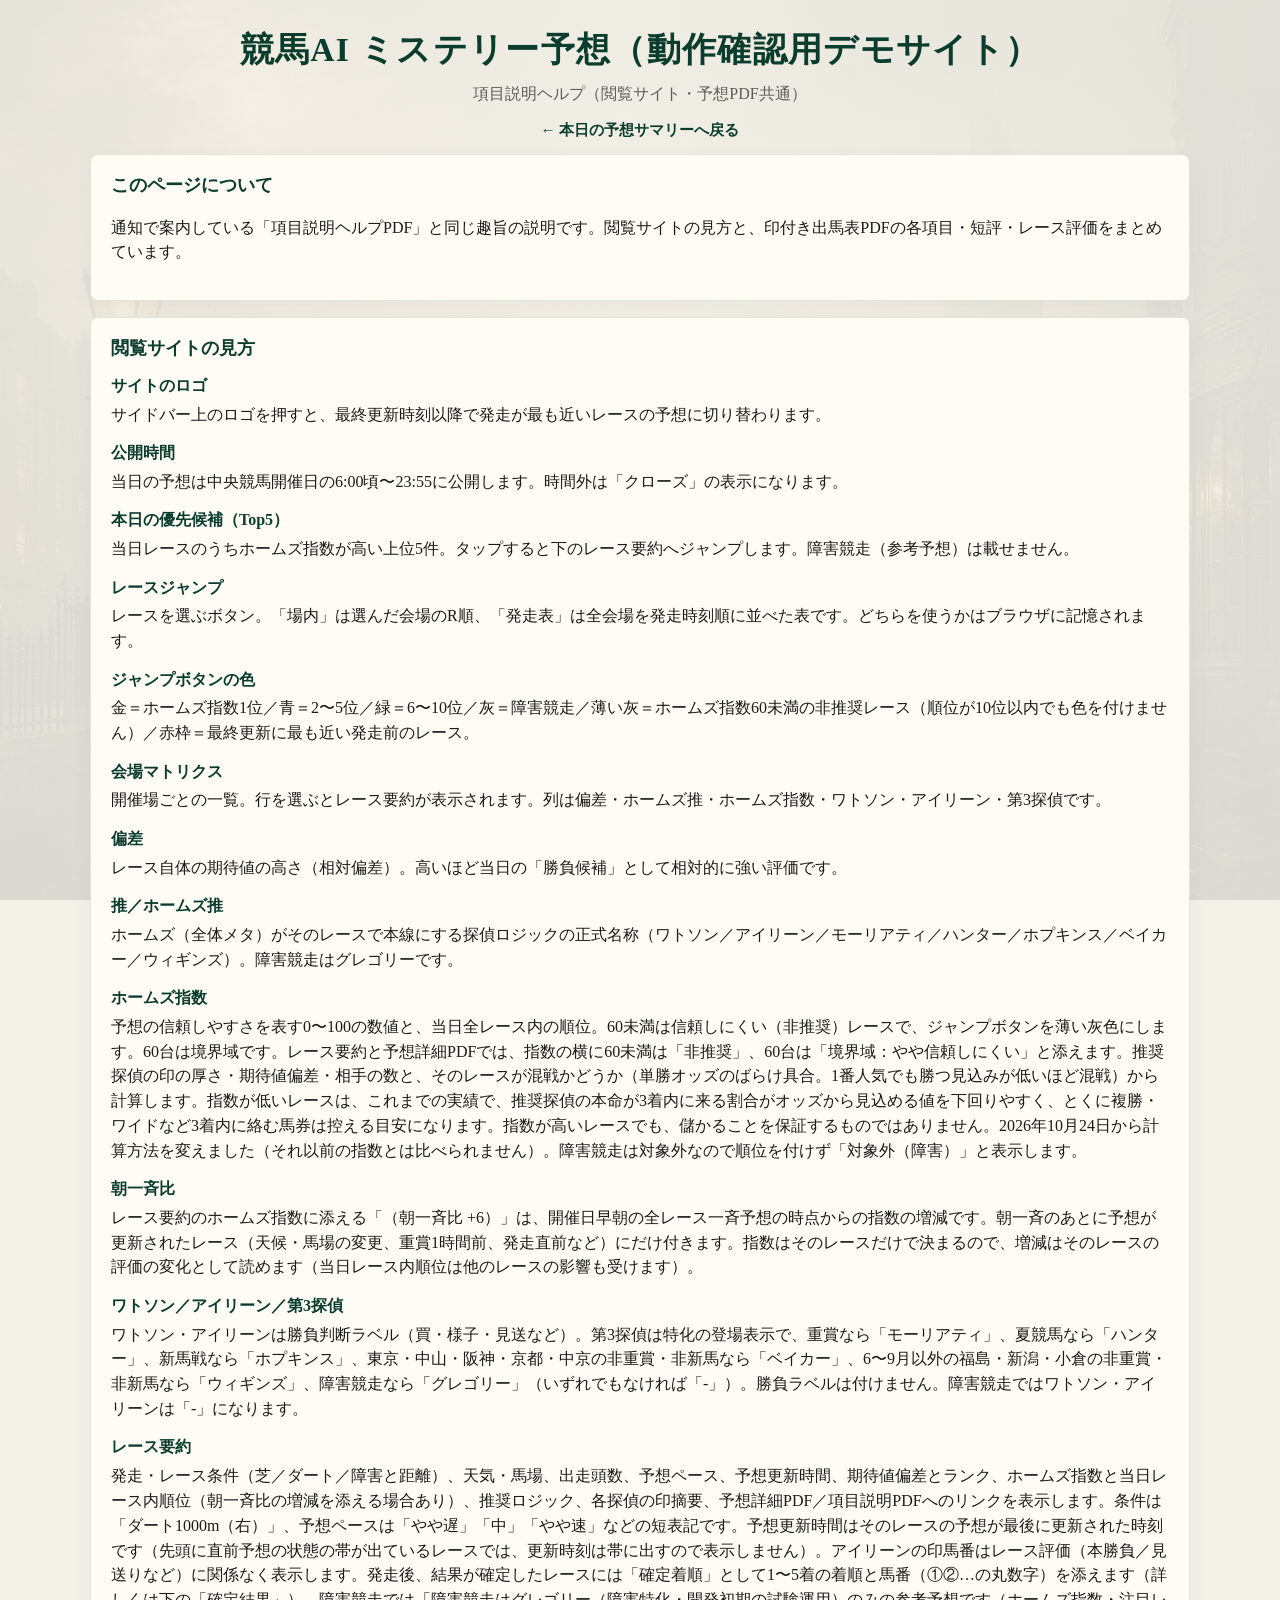
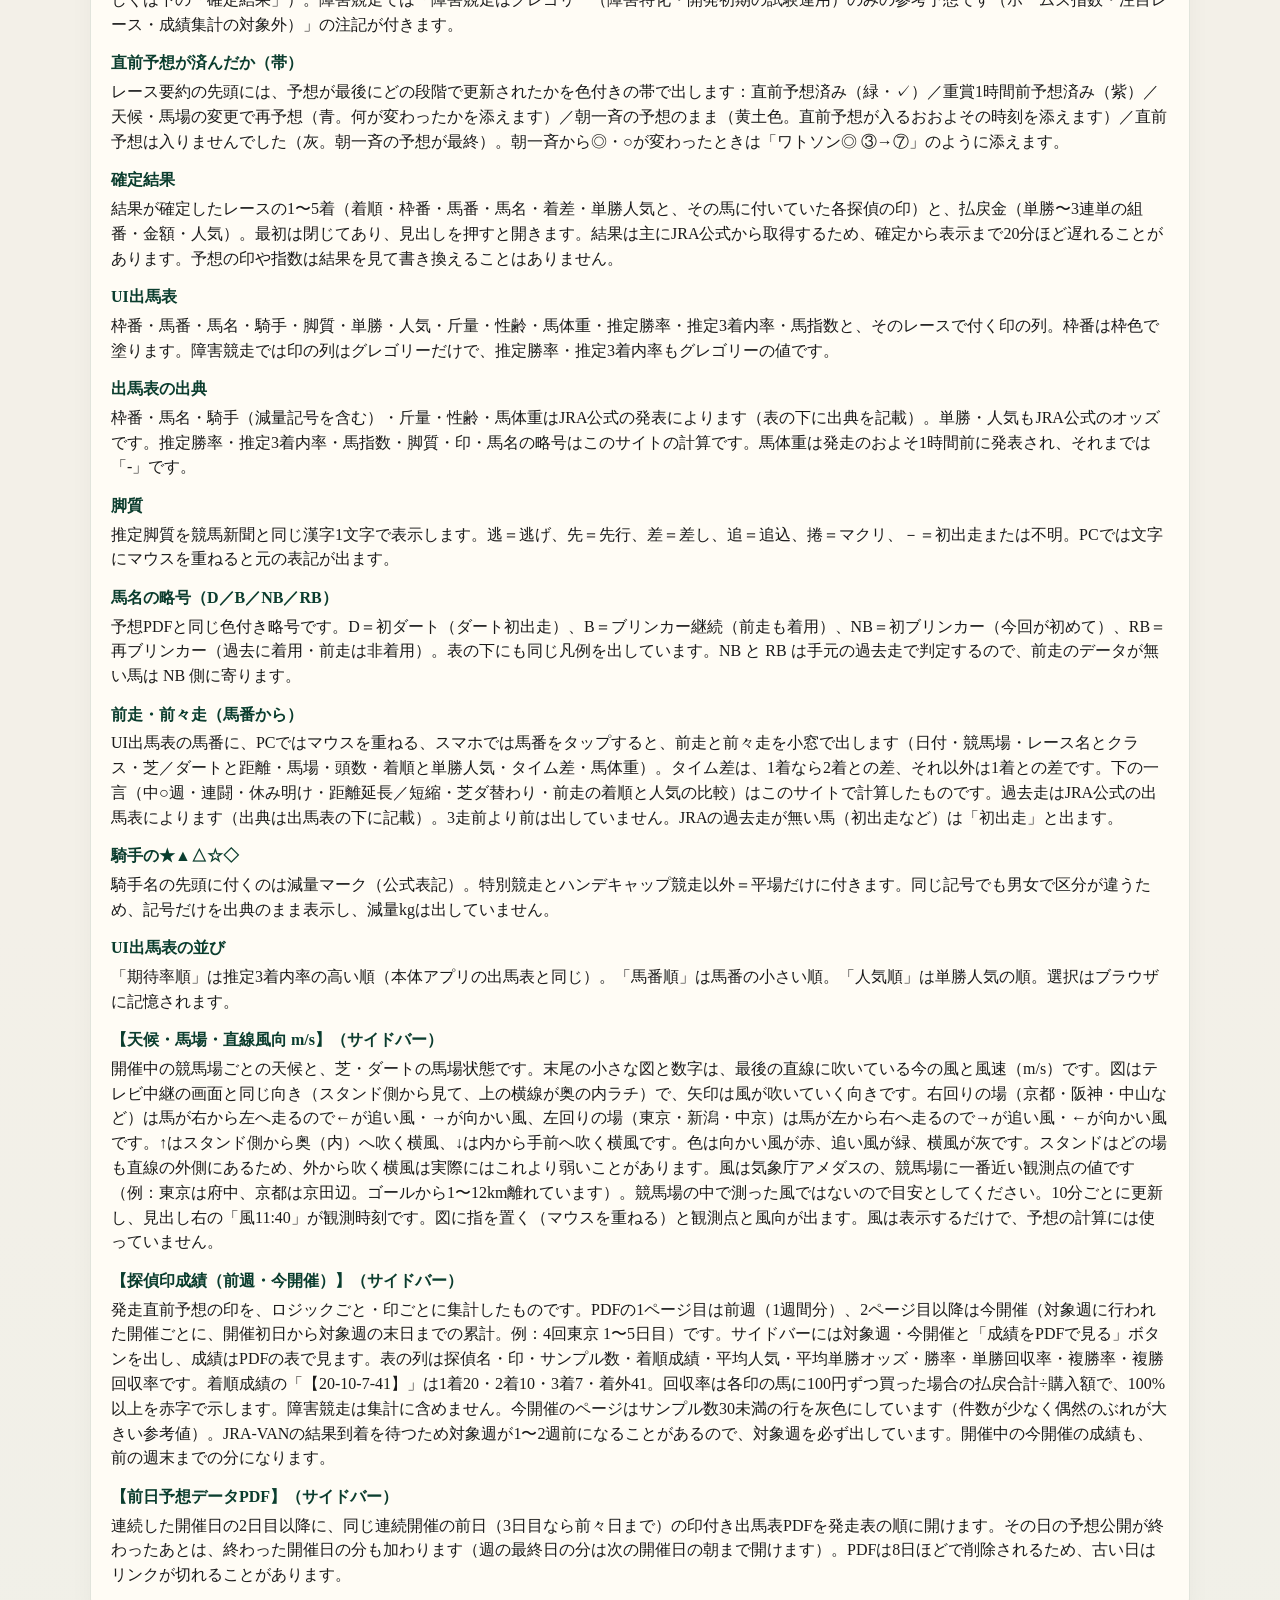
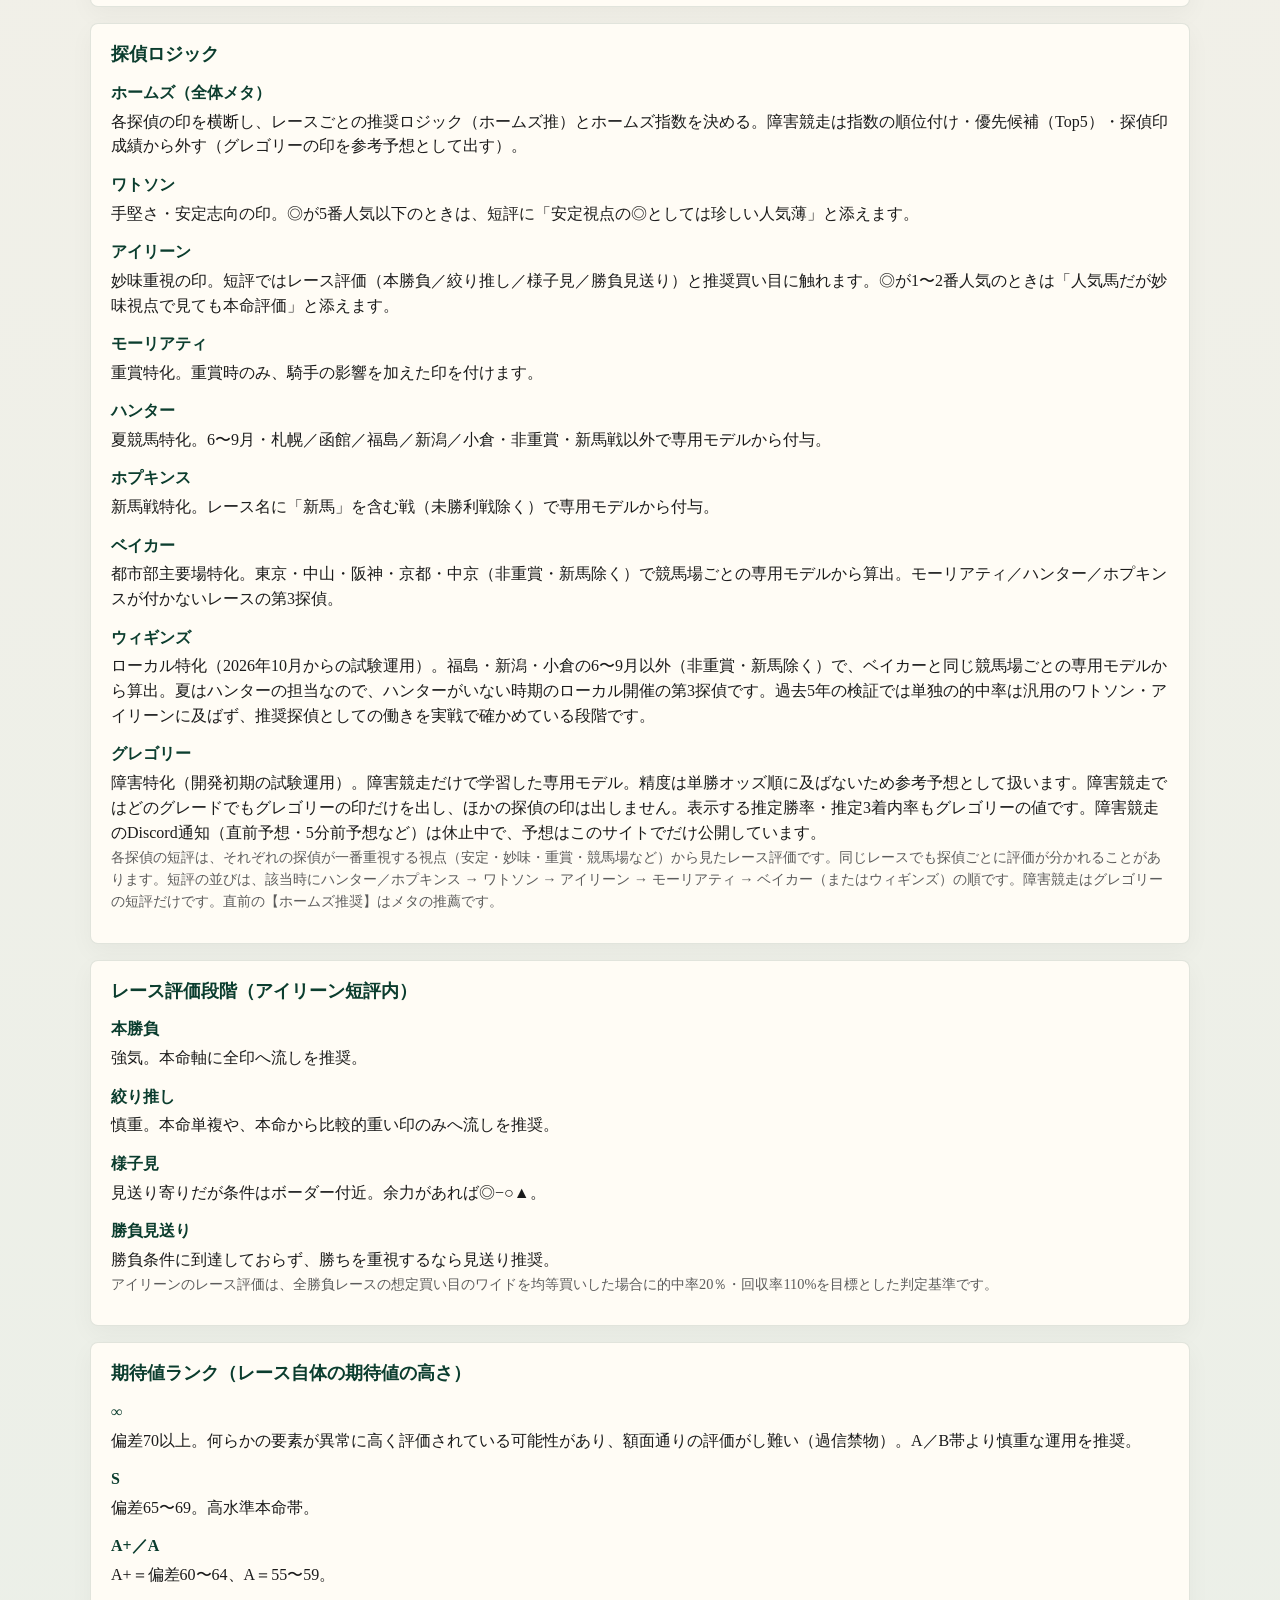
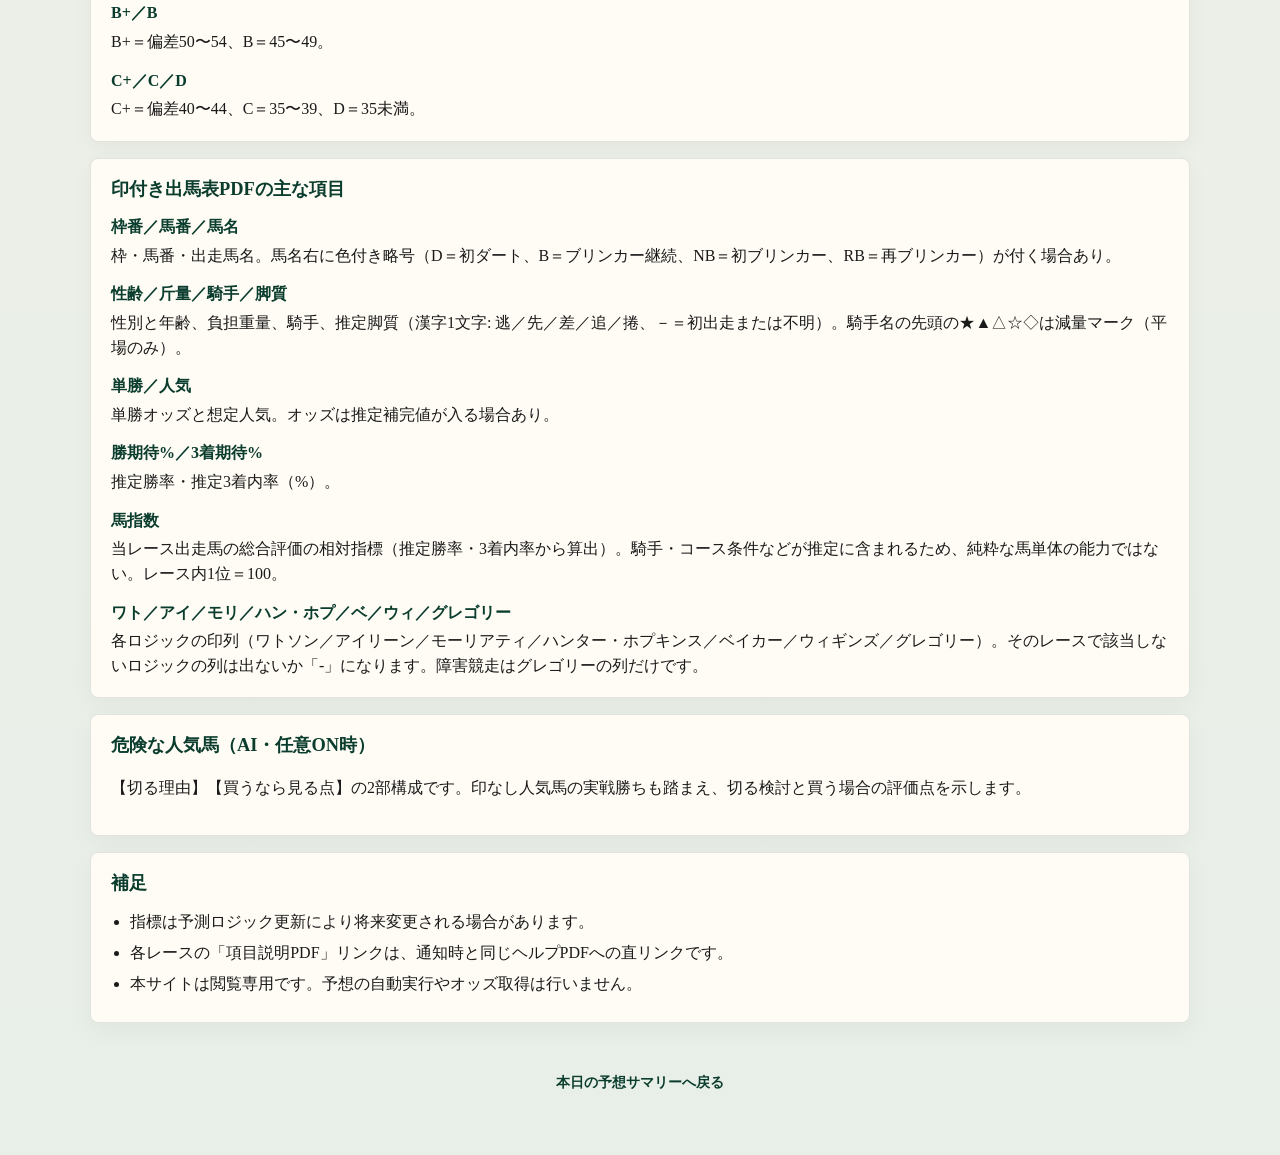
==== commit f5284bc3: "sync: 本サイトから静的ファイルを同期 (2026-10-21 13:52:23 JST)" ====
--- a/help.html
+++ b/help.html
@@ -7,7 +7,7 @@
   <meta name="googlebot" content="noindex, nofollow, noarchive, nosnippet, noimageindex" />
   <title>項目説明ヘルプ｜競馬AI ミステリー予想</title>
   <link rel="icon" href="assets/favicon.svg" type="image/svg+xml" />
-  <link rel="stylesheet" href="styles.css?v=20261013070034" />
+  <link rel="stylesheet" href="styles.css?v=20261021095824" />
   <style>
     /* このページは通常の縦スクロール。styles.css が SPA 本体（index.html）向けに
        ≥721px で html,body に付けている overflow:hidden / height:100% を打ち消す。 */
@@ -43,37 +43,45 @@
       <dt>レースジャンプ</dt>
       <dd>レースを選ぶボタン。「場内」は選んだ会場のR順、「発走表」は全会場を発走時刻順に並べた表です。どちらを使うかはブラウザに記憶されます。</dd>
       <dt>ジャンプボタンの色</dt>
-      <dd>金＝ホームズ指数1位／青＝2〜5位／緑＝6〜10位／灰＝障害競走／赤枠＝最終更新に最も近い発走前のレース。</dd>
+      <dd>金＝ホームズ指数1位／青＝2〜5位／緑＝6〜10位／灰＝障害競走／薄い灰＝ホームズ指数60未満の非推奨レース（順位が10位以内でも色を付けません）／赤枠＝最終更新に最も近い発走前のレース。</dd>
       <dt>会場マトリクス</dt>
       <dd>開催場ごとの一覧。行を選ぶとレース要約が表示されます。列は偏差・ホームズ推・ホームズ指数・ワトソン・アイリーン・第3探偵です。</dd>
       <dt>偏差</dt>
       <dd>レース自体の期待値の高さ（相対偏差）。高いほど当日の「勝負候補」として相対的に強い評価です。</dd>
       <dt>推／ホームズ推</dt>
-      <dd>ホームズ（全体メタ）がそのレースで本線にする探偵ロジックの正式名称（ワトソン／アイリーン／モーリアティ／ハンター／ホプキンス／ベイカー）。障害競走はグレゴリーです。</dd>
+      <dd>ホームズ（全体メタ）がそのレースで本線にする探偵ロジックの正式名称（ワトソン／アイリーン／モーリアティ／ハンター／ホプキンス／ベイカー／ウィギンズ）。障害競走はグレゴリーです。</dd>
       <dt>ホームズ指数</dt>
-      <dd>ホームズが付ける当日全レース内の優先度スコアと順位。障害競走は対象外なので順位を付けず「対象外（障害）」と表示します。</dd>
+      <dd>予想の信頼しやすさを表す0〜100の数値と、当日全レース内の順位。60未満は信頼しにくい（非推奨）レースで、ジャンプボタンを薄い灰色にします。60台は境界域です。レース要約と予想詳細PDFでは、指数の横に60未満は「非推奨」、60台は「境界域：やや信頼しにくい」と添えます。推奨探偵の印の厚さ・期待値偏差・相手の数と、そのレースが混戦かどうか（単勝オッズのばらけ具合。1番人気でも勝つ見込みが低いほど混戦）から計算します。指数が低いレースは、これまでの実績で、推奨探偵の本命が3着内に来る割合がオッズから見込める値を下回りやすく、とくに複勝・ワイドなど3着内に絡む馬券は控える目安になります。指数が高いレースでも、儲かることを保証するものではありません。2026年10月24日から計算方法を変えました（それ以前の指数とは比べられません）。障害競走は対象外なので順位を付けず「対象外（障害）」と表示します。</dd>
       <dt>朝一斉比</dt>
       <dd>レース要約のホームズ指数に添える「（朝一斉比 +6）」は、開催日早朝の全レース一斉予想の時点からの指数の増減です。朝一斉のあとに予想が更新されたレース（天候・馬場の変更、重賞1時間前、発走直前など）にだけ付きます。指数はそのレースだけで決まるので、増減はそのレースの評価の変化として読めます（当日レース内順位は他のレースの影響も受けます）。</dd>
       <dt>ワトソン／アイリーン／第3探偵</dt>
-      <dd>ワトソン・アイリーンは勝負判断ラベル（買・様子・見送など）。第3探偵は特化の登場表示で、重賞なら「モーリアティ」、夏競馬なら「ハンター」、新馬戦なら「ホプキンス」、東京・中山・阪神・京都・中京の非重賞・非新馬なら「ベイカー」、障害競走なら「グレゴリー」（いずれでもなければ「-」）。勝負ラベルは付けません。障害競走ではワトソン・アイリーンは「-」になります。</dd>
+      <dd>ワトソン・アイリーンは勝負判断ラベル（買・様子・見送など）。第3探偵は特化の登場表示で、重賞なら「モーリアティ」、夏競馬なら「ハンター」、新馬戦なら「ホプキンス」、東京・中山・阪神・京都・中京の非重賞・非新馬なら「ベイカー」、6〜9月以外の福島・新潟・小倉の非重賞・非新馬なら「ウィギンズ」、障害競走なら「グレゴリー」（いずれでもなければ「-」）。勝負ラベルは付けません。障害競走ではワトソン・アイリーンは「-」になります。</dd>
       <dt>レース要約</dt>
-      <dd>発走・レース条件（芝／ダート／障害と距離）、天気・馬場、出走頭数、予想ペース、予想更新時間、期待値偏差とランク、ホームズ指数と当日レース内順位（朝一斉比の増減を添える場合あり）、推奨ロジック、各探偵の印摘要、予想詳細PDF／項目説明PDFへのリンクを表示します。条件は「ダート1000m（右）」、予想ペースは「やや遅」「中」「やや速」などの短表記です。予想更新時間はそのレースの予想が最後に更新された時刻です。アイリーンの印馬番はレース評価（本勝負／見送りなど）に関係なく表示します。発走後、結果が確定したレースには「確定着順」として1〜5着の着順と馬番（①②…の丸数字）を添えます（詳しくは下の「確定結果」）。障害競走では「障害競走はグレゴリー（障害特化・開発初期の試験運用）のみの参考予想です（ホームズ指数・注目レース・成績集計の対象外）」の注記が付きます。</dd>
+      <dd>発走・レース条件（芝／ダート／障害と距離）、天気・馬場、出走頭数、予想ペース、予想更新時間、期待値偏差とランク、ホームズ指数と当日レース内順位（朝一斉比の増減を添える場合あり）、推奨ロジック、各探偵の印摘要、予想詳細PDF／項目説明PDFへのリンクを表示します。条件は「ダート1000m（右）」、予想ペースは「やや遅」「中」「やや速」などの短表記です。予想更新時間はそのレースの予想が最後に更新された時刻です（先頭に直前予想の状態の帯が出ているレースでは、更新時刻は帯に出すので表示しません）。アイリーンの印馬番はレース評価（本勝負／見送りなど）に関係なく表示します。発走後、結果が確定したレースには「確定着順」として1〜5着の着順と馬番（①②…の丸数字）を添えます（詳しくは下の「確定結果」）。障害競走では「障害競走はグレゴリー（障害特化・開発初期の試験運用）のみの参考予想です（ホームズ指数・注目レース・成績集計の対象外）」の注記が付きます。</dd>
+      <dt>直前予想が済んだか（帯）</dt>
+      <dd>レース要約の先頭には、予想が最後にどの段階で更新されたかを色付きの帯で出します：直前予想済み（緑・✓）／重賞1時間前予想済み（紫）／天候・馬場の変更で再予想（青。何が変わったかを添えます）／朝一斉の予想のまま（黄土色。直前予想が入るおおよその時刻を添えます）／直前予想は入りませんでした（灰。朝一斉の予想が最終）。朝一斉から◎・○が変わったときは「ワトソン◎ ③→⑦」のように添えます。</dd>
       <dt>確定結果</dt>
-      <dd>結果が確定したレースの1〜5着（着順・馬番・馬名・着差・単勝人気と、その馬に付いていた各探偵の印）と、払戻金（単勝〜3連単の組番・金額・人気）。最初は閉じてあり、見出しを押すと開きます。結果は主にJRA公式から取得するため、確定から表示まで20分ほど遅れることがあります。予想の印や指数は結果を見て書き換えることはありません。</dd>
+      <dd>結果が確定したレースの1〜5着（着順・枠番・馬番・馬名・着差・単勝人気と、その馬に付いていた各探偵の印）と、払戻金（単勝〜3連単の組番・金額・人気）。最初は閉じてあり、見出しを押すと開きます。結果は主にJRA公式から取得するため、確定から表示まで20分ほど遅れることがあります。予想の印や指数は結果を見て書き換えることはありません。</dd>
       <dt>UI出馬表</dt>
       <dd>枠番・馬番・馬名・騎手・脚質・単勝・人気・斤量・性齢・馬体重・推定勝率・推定3着内率・馬指数と、そのレースで付く印の列。枠番は枠色で塗ります。障害競走では印の列はグレゴリーだけで、推定勝率・推定3着内率もグレゴリーの値です。</dd>
+      <dt>出馬表の出典</dt>
+      <dd>枠番・馬名・騎手（減量記号を含む）・斤量・性齢・馬体重はJRA公式の発表によります（表の下に出典を記載）。単勝・人気もJRA公式のオッズです。推定勝率・推定3着内率・馬指数・脚質・印・馬名の略号はこのサイトの計算です。馬体重は発走のおよそ1時間前に発表され、それまでは「-」です。</dd>
       <dt>脚質</dt>
       <dd>推定脚質を競馬新聞と同じ漢字1文字で表示します。逃＝逃げ、先＝先行、差＝差し、追＝追込、捲＝マクリ、－＝初出走または不明。PCでは文字にマウスを重ねると元の表記が出ます。</dd>
       <dt>馬名の略号（D／B／NB／RB）</dt>
       <dd>予想PDFと同じ色付き略号です。D＝初ダート（ダート初出走）、B＝ブリンカー継続（前走も着用）、NB＝初ブリンカー（今回が初めて）、RB＝再ブリンカー（過去に着用・前走は非着用）。表の下にも同じ凡例を出しています。NB と RB は手元の過去走で判定するので、前走のデータが無い馬は NB 側に寄ります。</dd>
+      <dt>前走・前々走（馬番から）</dt>
+      <dd>UI出馬表の馬番に、PCではマウスを重ねる、スマホでは馬番をタップすると、前走と前々走を小窓で出します（日付・競馬場・レース名とクラス・芝／ダートと距離・馬場・頭数・着順と単勝人気・タイム差・馬体重）。タイム差は、1着なら2着との差、それ以外は1着との差です。下の一言（中○週・連闘・休み明け・距離延長／短縮・芝ダ替わり・前走の着順と人気の比較）はこのサイトで計算したものです。過去走はJRA公式の出馬表によります（出典は出馬表の下に記載）。3走前より前は出していません。JRAの過去走が無い馬（初出走など）は「初出走」と出ます。</dd>
       <dt>騎手の★▲△☆◇</dt>
       <dd>騎手名の先頭に付くのは減量マーク（公式表記）。特別競走とハンデキャップ競走以外＝平場だけに付きます。同じ記号でも男女で区分が違うため、記号だけを出典のまま表示し、減量kgは出していません。</dd>
       <dt>UI出馬表の並び</dt>
       <dd>「期待率順」は推定3着内率の高い順（本体アプリの出馬表と同じ）。「馬番順」は馬番の小さい順。「人気順」は単勝人気の順。選択はブラウザに記憶されます。</dd>
+      <dt>【天候・馬場・直線風向 m/s】（サイドバー）</dt>
+      <dd>開催中の競馬場ごとの天候と、芝・ダートの馬場状態です。末尾の小さな図と数字は、最後の直線に吹いている今の風と風速（m/s）です。図はテレビ中継の画面と同じ向き（スタンド側から見て、上の横線が奥の内ラチ）で、矢印は風が吹いていく向きです。右回りの場（京都・阪神・中山など）は馬が右から左へ走るので←が追い風・→が向かい風、左回りの場（東京・新潟・中京）は馬が左から右へ走るので→が追い風・←が向かい風です。↑はスタンド側から奥（内）へ吹く横風、↓は内から手前へ吹く横風です。色は向かい風が赤、追い風が緑、横風が灰です。スタンドはどの場も直線の外側にあるため、外から吹く横風は実際にはこれより弱いことがあります。風は気象庁アメダスの、競馬場に一番近い観測点の値です（例：東京は府中、京都は京田辺。ゴールから1〜12km離れています）。競馬場の中で測った風ではないので目安としてください。10分ごとに更新し、見出し右の「風11:40」が観測時刻です。図に指を置く（マウスを重ねる）と観測点と風向が出ます。風は表示するだけで、予想の計算には使っていません。</dd>
       <dt>【探偵印成績（前週・今開催）】（サイドバー）</dt>
       <dd>発走直前予想の印を、ロジックごと・印ごとに集計したものです。PDFの1ページ目は前週（1週間分）、2ページ目以降は今開催（対象週に行われた開催ごとに、開催初日から対象週の末日までの累計。例：4回東京 1〜5日目）です。サイドバーには対象週・今開催と「成績をPDFで見る」ボタンを出し、成績はPDFの表で見ます。表の列は探偵名・印・サンプル数・着順成績・平均人気・平均単勝オッズ・勝率・単勝回収率・複勝率・複勝回収率です。着順成績の「【20-10-7-41】」は1着20・2着10・3着7・着外41。回収率は各印の馬に100円ずつ買った場合の払戻合計÷購入額で、100%以上を赤字で示します。障害競走は集計に含めません。今開催のページはサンプル数30未満の行を灰色にしています（件数が少なく偶然のぶれが大きい参考値）。JRA-VANの結果到着を待つため対象週が1〜2週前になることがあるので、対象週を必ず出しています。開催中の今開催の成績も、前の週末までの分になります。</dd>
       <dt>【前日予想データPDF】（サイドバー）</dt>
-      <dd>連続した開催日の2日目以降に、同じ連続開催の前日（3日目なら前々日まで）の印付き出馬表PDFを発走表の順に開けます。PDFは8日ほどで削除されるため、古い日はリンクが切れることがあります。</dd>
+      <dd>連続した開催日の2日目以降に、同じ連続開催の前日（3日目なら前々日まで）の印付き出馬表PDFを発走表の順に開けます。その日の予想公開が終わったあとは、終わった開催日の分も加わります（週の最終日の分は次の開催日の朝まで開けます）。PDFは8日ほどで削除されるため、古い日はリンクが切れることがあります。</dd>
     </dl>
   </section>
 
@@ -83,21 +91,23 @@
       <dt>ホームズ（全体メタ）</dt>
       <dd>各探偵の印を横断し、レースごとの推奨ロジック（ホームズ推）とホームズ指数を決める。障害競走は指数の順位付け・優先候補（Top5）・探偵印成績から外す（グレゴリーの印を参考予想として出す）。</dd>
       <dt>ワトソン</dt>
-      <dd>手堅さ・安定志向の印。</dd>
+      <dd>手堅さ・安定志向の印。◎が5番人気以下のときは、短評に「安定視点の◎としては珍しい人気薄」と添えます。</dd>
       <dt>アイリーン</dt>
-      <dd>妙味重視の印。短評ではレース評価（本勝負／絞り推し／様子見／勝負見送り）と推奨買い目に触れます。</dd>
+      <dd>妙味重視の印。短評ではレース評価（本勝負／絞り推し／様子見／勝負見送り）と推奨買い目に触れます。◎が1〜2番人気のときは「人気馬だが妙味視点で見ても本命評価」と添えます。</dd>
       <dt>モーリアティ</dt>
-      <dd>重賞特化。重賞時のみ「本命線／均衡線／波乱線」などのシナリオと推奨買い目を示します。</dd>
+      <dd>重賞特化。重賞時のみ、騎手の影響を加えた印を付けます。</dd>
       <dt>ハンター</dt>
       <dd>夏競馬特化。6〜9月・札幌／函館／福島／新潟／小倉・非重賞・新馬戦以外で専用モデルから付与。</dd>
       <dt>ホプキンス</dt>
       <dd>新馬戦特化。レース名に「新馬」を含む戦（未勝利戦除く）で専用モデルから付与。</dd>
       <dt>ベイカー</dt>
       <dd>都市部主要場特化。東京・中山・阪神・京都・中京（非重賞・新馬除く）で競馬場ごとの専用モデルから算出。モーリアティ／ハンター／ホプキンスが付かないレースの第3探偵。</dd>
+      <dt>ウィギンズ</dt>
+      <dd>ローカル特化（2026年10月からの試験運用）。福島・新潟・小倉の6〜9月以外（非重賞・新馬除く）で、ベイカーと同じ競馬場ごとの専用モデルから算出。夏はハンターの担当なので、ハンターがいない時期のローカル開催の第3探偵です。過去5年の検証では単独の的中率は汎用のワトソン・アイリーンに及ばず、推奨探偵としての働きを実戦で確かめている段階です。</dd>
       <dt>グレゴリー</dt>
       <dd>障害特化（開発初期の試験運用）。障害競走だけで学習した専用モデル。精度は単勝オッズ順に及ばないため参考予想として扱います。障害競走ではどのグレードでもグレゴリーの印だけを出し、ほかの探偵の印は出しません。表示する推定勝率・推定3着内率もグレゴリーの値です。障害競走のDiscord通知（直前予想・5分前予想など）は休止中で、予想はこのサイトでだけ公開しています。</dd>
     </dl>
-    <p class="hint">短評の並びは、該当時にハンター／ホプキンス → ワトソン → アイリーン → モーリアティ → ベイカーの順です。障害競走はグレゴリーの短評だけです。直前の【ホームズ推奨】はメタの推薦です。</p>
+    <p class="hint">各探偵の短評は、それぞれの探偵が一番重視する視点（安定・妙味・重賞・競馬場など）から見たレース評価です。同じレースでも探偵ごとに評価が分かれることがあります。短評の並びは、該当時にハンター／ホプキンス → ワトソン → アイリーン → モーリアティ → ベイカー（またはウィギンズ）の順です。障害競走はグレゴリーの短評だけです。直前の【ホームズ推奨】はメタの推薦です。</p>
   </section>
 
   <section class="card">
@@ -144,8 +154,8 @@
       <dd>推定勝率・推定3着内率（%）。</dd>
       <dt>馬指数</dt>
       <dd>当レース出走馬の総合評価の相対指標（推定勝率・3着内率から算出）。騎手・コース条件などが推定に含まれるため、純粋な馬単体の能力ではない。レース内1位＝100。</dd>
-      <dt>ワト／アイ／モリ／ハン・ホプ／ベ／グレゴリー</dt>
-      <dd>各ロジックの印列（ワトソン／アイリーン／モーリアティ／ハンター・ホプキンス／ベイカー／グレゴリー）。そのレースで該当しないロジックの列は出ないか「-」になります。障害競走はグレゴリーの列だけです。</dd>
+      <dt>ワト／アイ／モリ／ハン・ホプ／ベ／ウィ／グレゴリー</dt>
+      <dd>各ロジックの印列（ワトソン／アイリーン／モーリアティ／ハンター・ホプキンス／ベイカー／ウィギンズ／グレゴリー）。そのレースで該当しないロジックの列は出ないか「-」になります。障害競走はグレゴリーの列だけです。</dd>
     </dl>
   </section>
 
@@ -167,7 +177,7 @@
     <p><a href="index.html">本日の予想サマリーへ戻る</a></p>
   </footer>
 
-  <script src="config.js?v=20261013070034"></script>
+  <script src="config.js?v=20261021095824"></script>
   <script>
     (function () {
       var cfg = window.PUBLIC_VIEWER_CONFIG || {};
--- a/styles.css
+++ b/styles.css
@@ -13,6 +13,8 @@
   --gold-b: rgba(176, 118, 0, 0.75);
   --obstacle: #c9c9c9;
   --obstacle-b: rgba(0, 0, 0, 0.32);
+  --holmes-low: #e8e8e8;
+  --holmes-low-b: rgba(0, 0, 0, 0.18);
   --accent: #0b3d2e;
   --pad: clamp(0.75rem, 3.5vw, 1.25rem);
   --touch: 44px;
@@ -237,6 +239,41 @@
   border-radius: 4px;
   padding: 0.15rem 0.35rem;
 }
+/* 障害のお知らせ（障害があった日だけ。平常時は hidden） */
+.incident-notice {
+  margin: 0.5rem 0 0;
+  padding: 0.5rem 0.6rem;
+  border: 1px solid rgba(178, 58, 30, 0.45);
+  border-left-width: 4px;
+  border-radius: 6px;
+  background: rgba(178, 58, 30, 0.07);
+  color: var(--ink);
+  font-size: 0.78rem;
+  line-height: 1.5;
+  text-align: left;
+}
+.incident-notice[hidden] {
+  display: none;
+}
+.incident-notice-title {
+  margin: 0 0 0.25rem;
+  font-size: 0.8rem;
+  font-weight: 700;
+  color: #b23a1e;
+}
+.incident-notice-item + .incident-notice-item {
+  margin-top: 0.4rem;
+  padding-top: 0.4rem;
+  border-top: 1px dashed rgba(178, 58, 30, 0.35);
+}
+.incident-notice-head {
+  margin: 0;
+  font-weight: 700;
+}
+.incident-notice-body {
+  margin: 0.1rem 0 0;
+  white-space: pre-line;
+}
 .update-note {
   margin: 0.4rem 0 0;
   color: var(--muted);
@@ -284,6 +321,44 @@
   font-family: "Apple Color Emoji", "Segoe UI Emoji", "Noto Color Emoji", sans-serif;
   font-size: 1rem;
   line-height: 1;
+}
+/* 最後の直線の風（アメダス最寄り観測点・目安）。馬場の後ろに小さな図＋風速。
+   図は中継画面と同じ向き（上の横線が内ラチ、右回りは右→左・左回りは左→右へ走る）、矢印は風が吹いていく向き */
+.track-cond-wind {
+  display: inline-flex;
+  align-items: center;
+  gap: 0.12rem;
+  padding: 0.02rem 0.3rem 0.02rem 0.18rem;
+  border-radius: 4px;
+  font-weight: 600;
+  font-variant-numeric: tabular-nums;
+  white-space: nowrap;
+  color: #555;
+  background: rgba(0, 0, 0, 0.06);
+}
+.track-cond-wind svg {
+  width: 0.95rem;
+  height: 0.95rem;
+  flex: none;
+}
+.track-cond-wind--head { color: #b23a1e; background: rgba(178, 58, 30, 0.1); }
+.track-cond-wind--tail { color: #1f6a3a; background: rgba(31, 106, 58, 0.1); }
+.track-cond-wind-speed { color: var(--ink); }
+.track-cond-title {
+  display: flex;
+  justify-content: space-between;
+  align-items: baseline;
+  gap: 0.4rem;
+}
+.track-cond-note {
+  margin: 0.35rem 0 0;
+  font-size: 0.68rem;
+  color: var(--muted);
+}
+.track-cond-wind-at {
+  font-weight: 400;
+  font-size: 0.7rem;
+  white-space: nowrap;
 }
 .track-cond-surface {
   display: inline-flex;
@@ -1102,6 +1177,11 @@
   background: var(--obstacle);
   border-color: var(--obstacle-b);
 }
+/* ホームズ指数60未満（非推奨）。順位色より後ろに置き、障害より薄い灰色にする。 */
+.jump.is-holmes-low {
+  background: var(--holmes-low);
+  border-color: var(--holmes-low-b);
+}
 
 /* 発走表モード: 会場列 × 発走時刻行（バレー得点推移表イメージ） */
 .jump-timeline {
@@ -1337,6 +1417,7 @@
   white-space: nowrap;
   font-variant-numeric: tabular-nums;
 }
+.race-result-table .rr-waku { width: 1.6rem; font-weight: 600; }
 .race-result-table .rr-name { overflow-wrap: anywhere; }
 .race-result-table .rr-marks { font-size: 0.82rem; }
 .race-result-table .rr-marks span { white-space: nowrap; }
@@ -1349,8 +1430,13 @@
   font-size: 0.76rem;
   color: var(--muted);
 }
+.race-result-table .rr-jockey {
+  white-space: nowrap;
+  font-size: 0.8rem;
+}
 @media (max-width: 480px) {
-  .race-result-table .rr-margin { display: none; }
+  .race-result-table .rr-margin,
+  .race-result-table .rr-jockey { display: none; }
   .race-result-table .rr-margin-inline { display: block; }
 }
 .race-payout-table {
@@ -1391,12 +1477,30 @@
   font-size: 0.8rem;
   color: var(--muted);
 }
+/* 払戻金はテレビ中継と同じく公式の券種順で左の列→右の列（2026-10-17） */
+.race-payout-split {
+  display: grid;
+  grid-template-columns: repeat(2, minmax(0, 1fr));
+  gap: 0 1.2rem;
+  max-width: 52rem;
+  margin-top: 0.6rem;
+  align-items: start;
+}
+.race-payout-split .race-payout-table {
+  max-width: none;
+  margin-top: 0;
+}
+@media (max-width: 640px) {
+  .race-payout-split { grid-template-columns: minmax(0, 1fr); }
+  .race-payout-split .race-payout-table + .race-payout-table thead { display: none; }
+}
 .race-result-table .mark-honmei { font-weight: 700; }
 .race-result-table .mark-w { color: #d32f2f; }
 .race-result-table .mark-i { color: #1565c0; }
 .race-result-table .mark-h { color: #16a085; }
 .race-result-table .mark-m { color: #7b1fa2; }
 .race-result-table .mark-b { color: #b8860b; }
+.race-result-table .mark-wg { color: #8e2c3a; }
 .pdf-links {
   margin-top: 0.85rem;
   display: flex;
@@ -1420,6 +1524,11 @@
 }
 #shutubaCard .acc-body > .shutuba-toolbar {
   margin-top: 0.15rem;
+}
+.shutuba-race-title {
+  margin: 8px 0 0.35rem;
+  font-size: 1rem;
+  color: var(--accent);
 }
 .shutuba-toolbar {
   display: flex;
@@ -1549,6 +1658,7 @@
 table.shutuba .mark-h { color: #16a085; }
 table.shutuba .mark-m { color: #7b1fa2; }
 table.shutuba .mark-b { color: #b8860b; }
+table.shutuba .mark-wg { color: #8e2c3a; }
 /* 脚質（漢字1文字）。色分けは視覚的に違和感があるため付けない（2026-09-27） */
 table.shutuba td.rs-cell { text-align: center; }
 /* ホームズ指数の朝一斉比。良し悪しを示さないよう色は付けず、控えめに出す */
@@ -1626,6 +1736,9 @@
      鹿子・天候の行は flex なので justify-content の既定（flex-start）が勝ち、
      周りだけ中央寄せなのにここだけ左に寄って見える。 */
   .track-cond-item {
+    justify-content: center;
+  }
+  .track-cond-title {
     justify-content: center;
   }
   .sidebar-jumps {
@@ -1838,3 +1951,117 @@
   font-weight: 700;
   text-decoration: underline;
 }
+
+/* 馬名に重ねる前走・前々走（app.js prevRun*、2026-10-18）。
+   馬番をボタンにしてあるが、見た目はただの数字のまま（点線はユーザー指示で外した） */
+.prev-run-trigger {
+  all: unset;
+  cursor: pointer;
+}
+.prev-run-trigger:focus-visible {
+  outline: 2px solid var(--accent);
+  outline-offset: 2px;
+}
+.prev-run-pop {
+  position: absolute;
+  z-index: 60;
+  width: max-content;
+  max-width: min(24rem, calc(100vw - 16px));
+  padding: 0.6rem 0.75rem;
+  background: var(--card);
+  color: var(--ink);
+  border: 1px solid rgba(0, 0, 0, 0.25);
+  border-radius: 8px;
+  box-shadow: 0 4px 16px rgba(0, 0, 0, 0.18);
+  font-size: 0.85rem;
+  line-height: 1.5;
+}
+.prev-run-pop[hidden] {
+  display: none;
+}
+.prev-run-head {
+  margin: 0 0 0.3rem;
+  font-weight: 700;
+}
+.prev-run-list {
+  margin: 0;
+  padding: 0;
+  list-style: none;
+}
+.prev-run-list li {
+  /* 折り返しても2行目以降がラベルの右でそろうように、ラベル列と本文列に分ける */
+  display: grid;
+  grid-template-columns: 3.4em 1fr;
+}
+.prev-run-list li + li {
+  margin-top: 0.35rem;
+}
+.prev-run-label {
+  font-weight: 700;
+  color: var(--accent);
+}
+.prev-run-result {
+  grid-column: 2;
+}
+.prev-run-notes {
+  margin: 0.45rem 0 0;
+  padding-top: 0.35rem;
+  border-top: 1px dashed rgba(0, 0, 0, 0.2);
+}
+
+/* 直前予想が済んだかの表示（app.js preRaceBandHtml、2026-10-18）。
+   ジャンプボタンの下線は 2026-10-19 に廃止（ユーザー決定）。状態はレース要約の帯で示す。
+   帯は色に加えて印の形と見出しの言葉でも区別できるようにしてある */
+.prerace-band {
+  display: flex;
+  gap: 0.7rem;
+  align-items: flex-start;
+  margin: 0.4rem 0 0.6rem;
+  padding: 0.65rem 0.8rem;
+  border-radius: 10px;
+  border: 1px solid;
+}
+.prerace-band-icon {
+  flex: none;
+  width: 1.5rem;
+  height: 1.5rem;
+  margin-top: 0.05rem;
+  border-radius: 50%;
+  box-sizing: border-box;
+  background-position: center;
+  background-repeat: no-repeat;
+  background-size: 62%;
+}
+.prerace-band-text {
+  min-width: 0;
+}
+.prerace-band-title {
+  margin: 0;
+  font-size: 1rem;
+  font-weight: 700;
+}
+.prerace-band-meta {
+  font-weight: 400;
+  font-size: 0.88rem;
+  color: var(--ink);
+}
+.prerace-band-sub {
+  margin: 0.15rem 0 0;
+  font-size: 0.85rem;
+  line-height: 1.6;
+}
+.prerace-band--pre_race { background: #e3efe6; border-color: #7fae8c; }
+.prerace-band--pre_race .prerace-band-title { color: #0b3d2e; }
+.prerace-band--pre_race .prerace-band-icon { background-color: #0b3d2e; background-image: url("data:image/svg+xml,%3Csvg xmlns='http://www.w3.org/2000/svg' viewBox='0 0 12 12' fill='none' stroke='%23fffcf5' stroke-width='2' stroke-linecap='round' stroke-linejoin='round'%3E%3Cpath d='M2.5 6.2 5 8.6 9.6 3.6'/%3E%3C/svg%3E"); }
+.prerace-band--morning { background: #f6ecd6; border-color: #c9a35a; }
+.prerace-band--morning .prerace-band-title { color: #6b4500; }
+.prerace-band--morning .prerace-band-icon { background-color: #fffcf5; border: 2px solid #8a5a00; background-image: url("data:image/svg+xml,%3Csvg xmlns='http://www.w3.org/2000/svg' viewBox='0 0 14 14' fill='none' stroke='%238a5a00' stroke-width='1.8' stroke-linecap='round'%3E%3Cpath d='M7 3.5V7l2.4 1.6'/%3E%3C/svg%3E"); }
+.prerace-band--weather { background: #e2eaf4; border-color: #7895bd; }
+.prerace-band--weather .prerace-band-title { color: #23466f; }
+.prerace-band--weather .prerace-band-icon { background-color: #23466f; background-image: url("data:image/svg+xml,%3Csvg xmlns='http://www.w3.org/2000/svg' viewBox='0 0 16 16' fill='none' stroke='%23fffcf5' stroke-width='1.6' stroke-linecap='round' stroke-linejoin='round'%3E%3Cpath d='M4.6 10.4h6.6a2.4 2.4 0 0 0 .2-4.8 3.4 3.4 0 0 0-6.5.9 2 2 0 0 0-.3 3.9z'/%3E%3Cpath d='M6 12.4l-.5 1.2M9 12.4l-.5 1.2'/%3E%3C/svg%3E"); }
+.prerace-band--graded_1h { background: #ece5f2; border-color: #9a82b6; }
+.prerace-band--graded_1h .prerace-band-title { color: #4d3570; }
+.prerace-band--graded_1h .prerace-band-icon { background-color: #4d3570; background-image: url("data:image/svg+xml,%3Csvg xmlns='http://www.w3.org/2000/svg' viewBox='0 0 16 16' fill='none' stroke='%23fffcf5' stroke-width='1.6' stroke-linecap='round' stroke-linejoin='round'%3E%3Cpath d='M5 3h6v3a3 3 0 0 1-6 0V3z'/%3E%3Cpath d='M5 4.2H3.4a1.8 1.8 0 0 0 1.9 2.4M11 4.2h1.6a1.8 1.8 0 0 1-1.9 2.4'/%3E%3Cpath d='M8 9v2.4M5.8 13h4.4'/%3E%3C/svg%3E"); }
+.prerace-band--missed { background: #efeae2; border-color: #a39a8a; }
+.prerace-band--missed .prerace-band-title { color: #333; }
+.prerace-band--missed .prerace-band-icon { background-color: #5c5c5c; background-image: url("data:image/svg+xml,%3Csvg xmlns='http://www.w3.org/2000/svg' viewBox='0 0 14 14' fill='none' stroke='%23fffcf5' stroke-width='2' stroke-linecap='round'%3E%3Cpath d='M7 3.5v4.2'/%3E%3Cpath d='M7 10.3v.2'/%3E%3C/svg%3E"); }
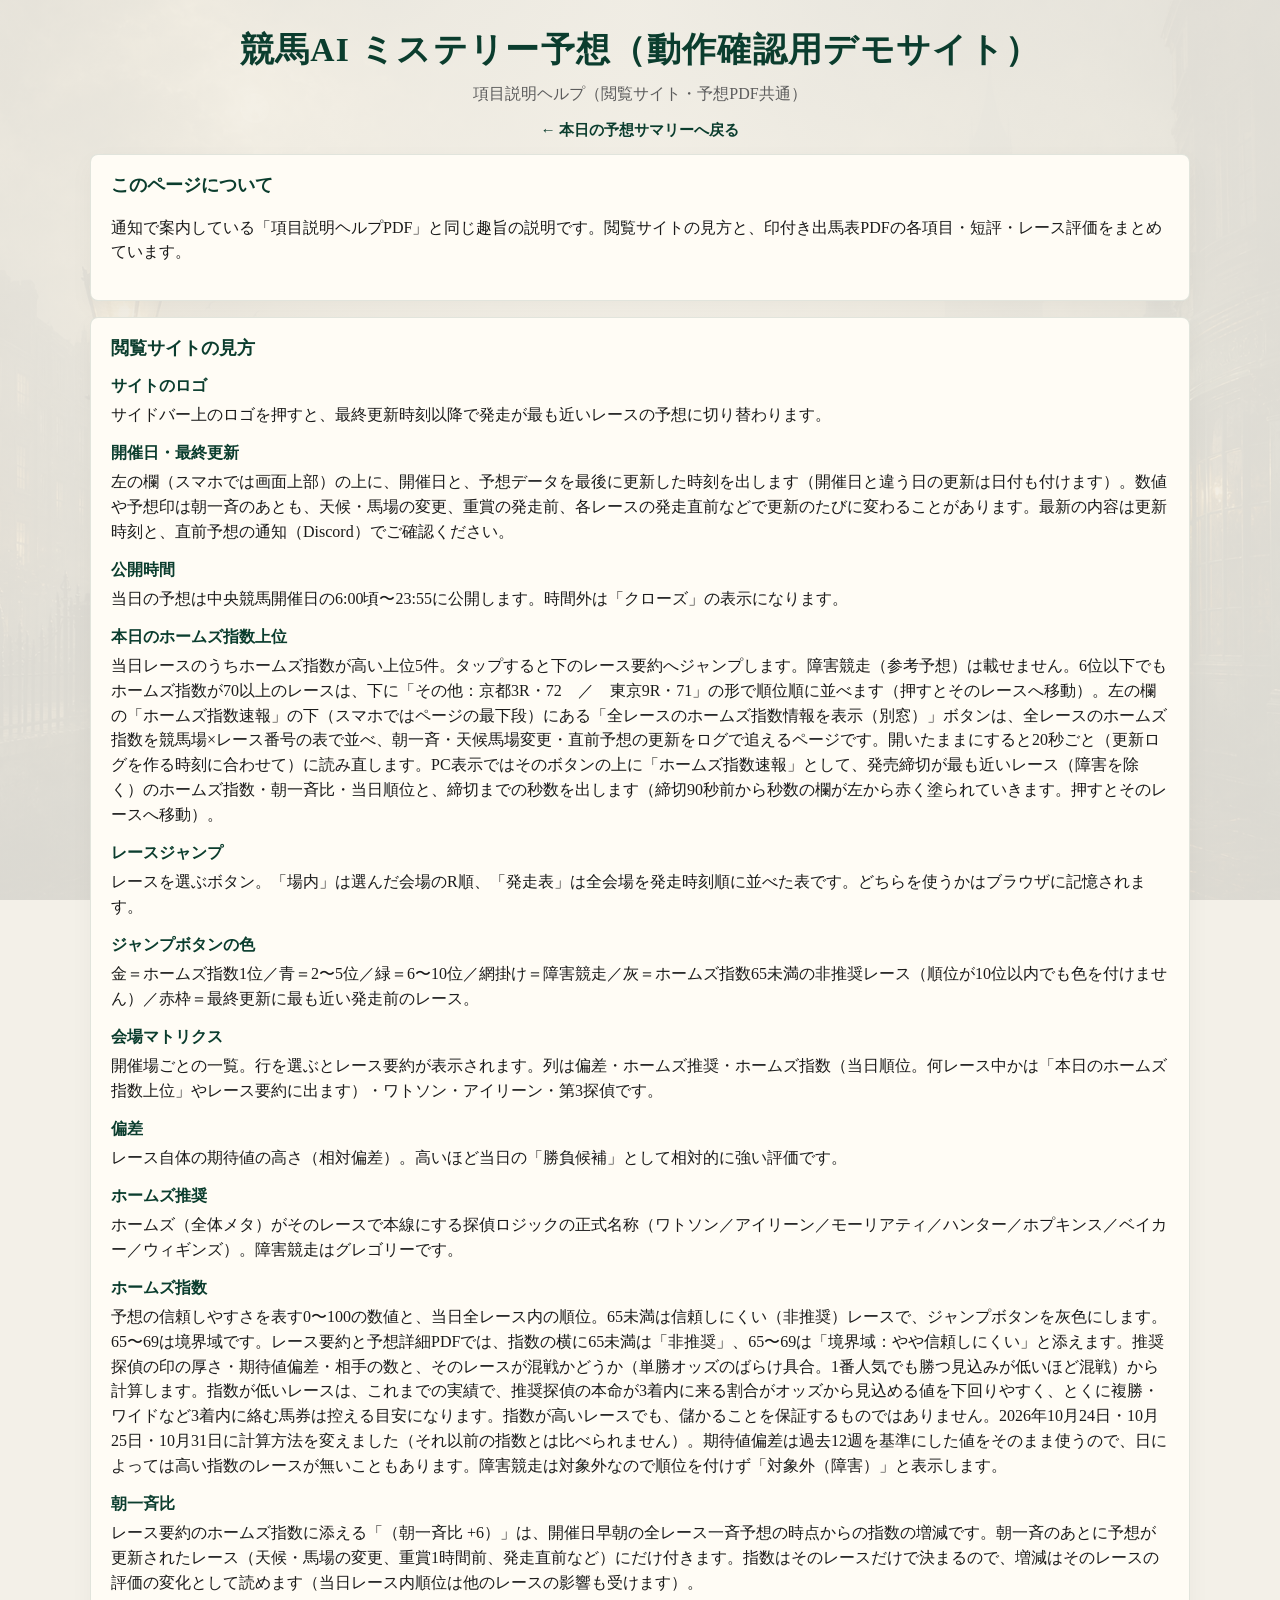
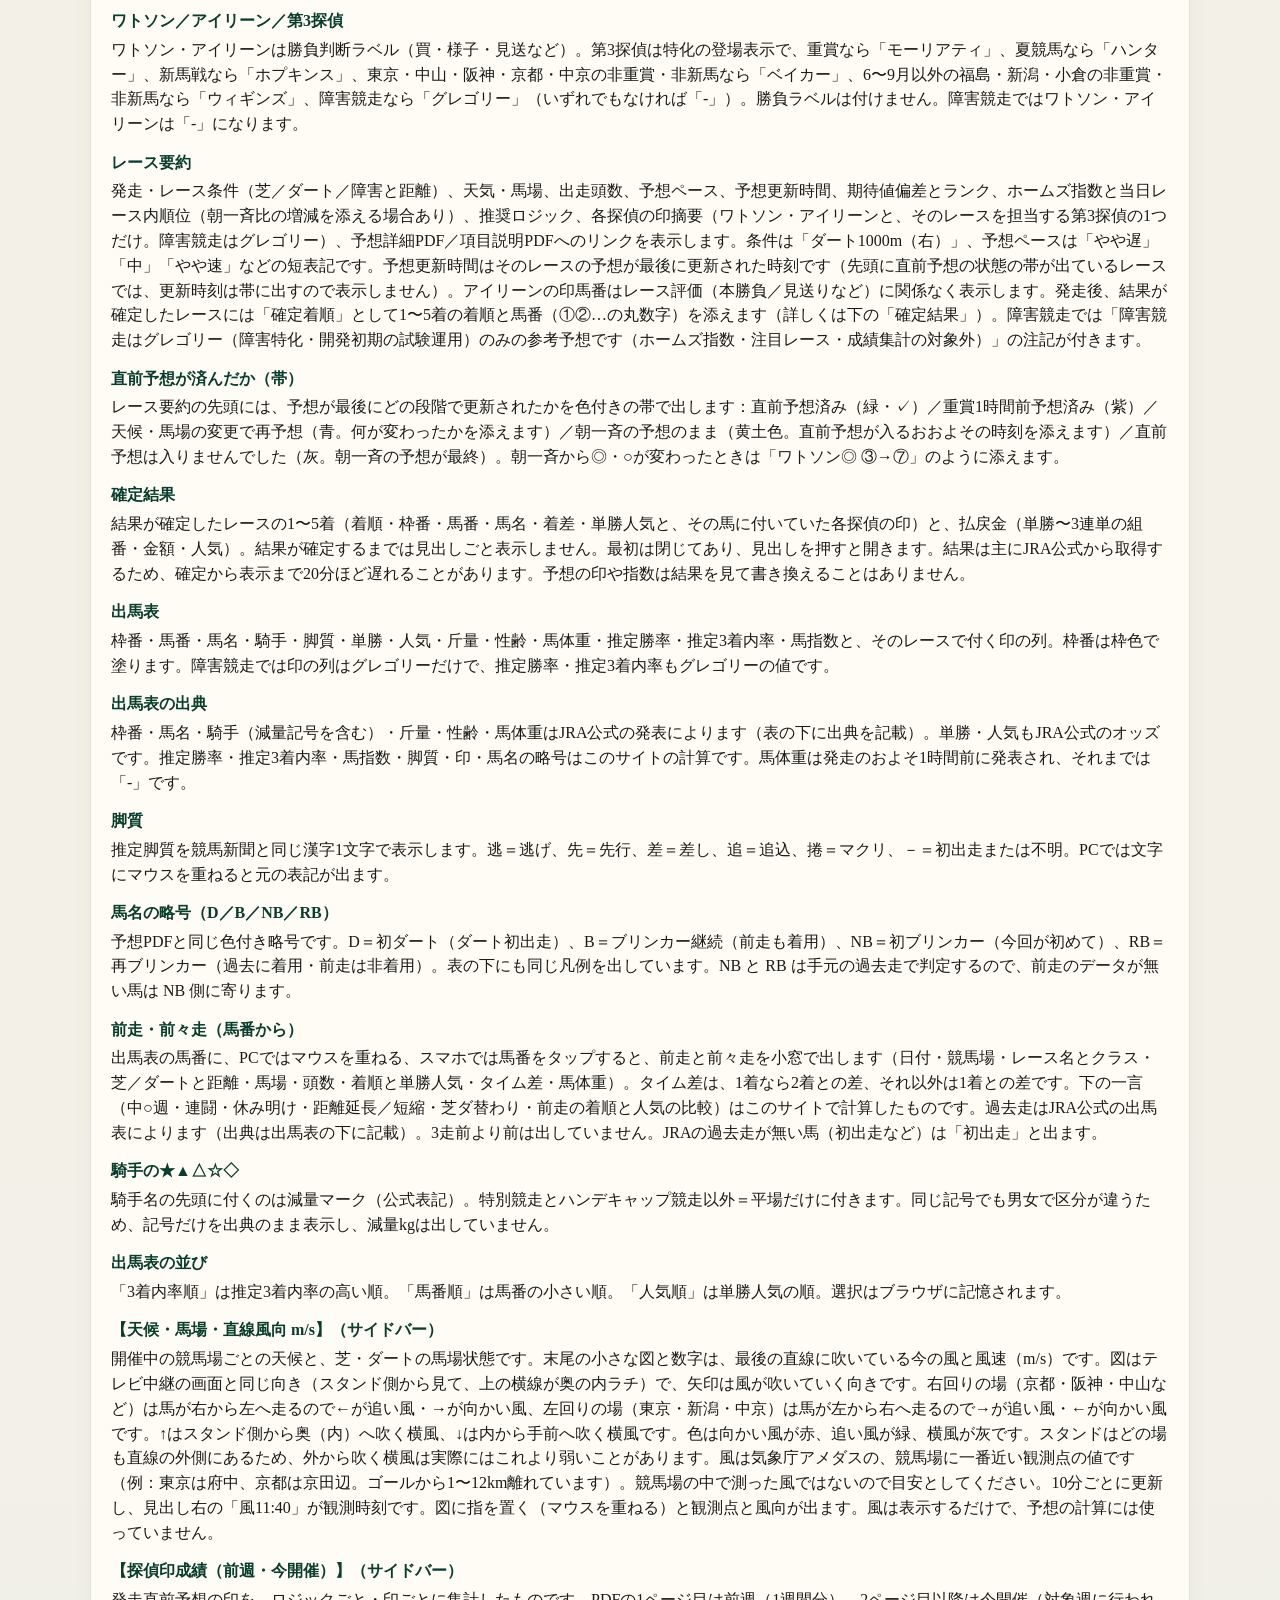
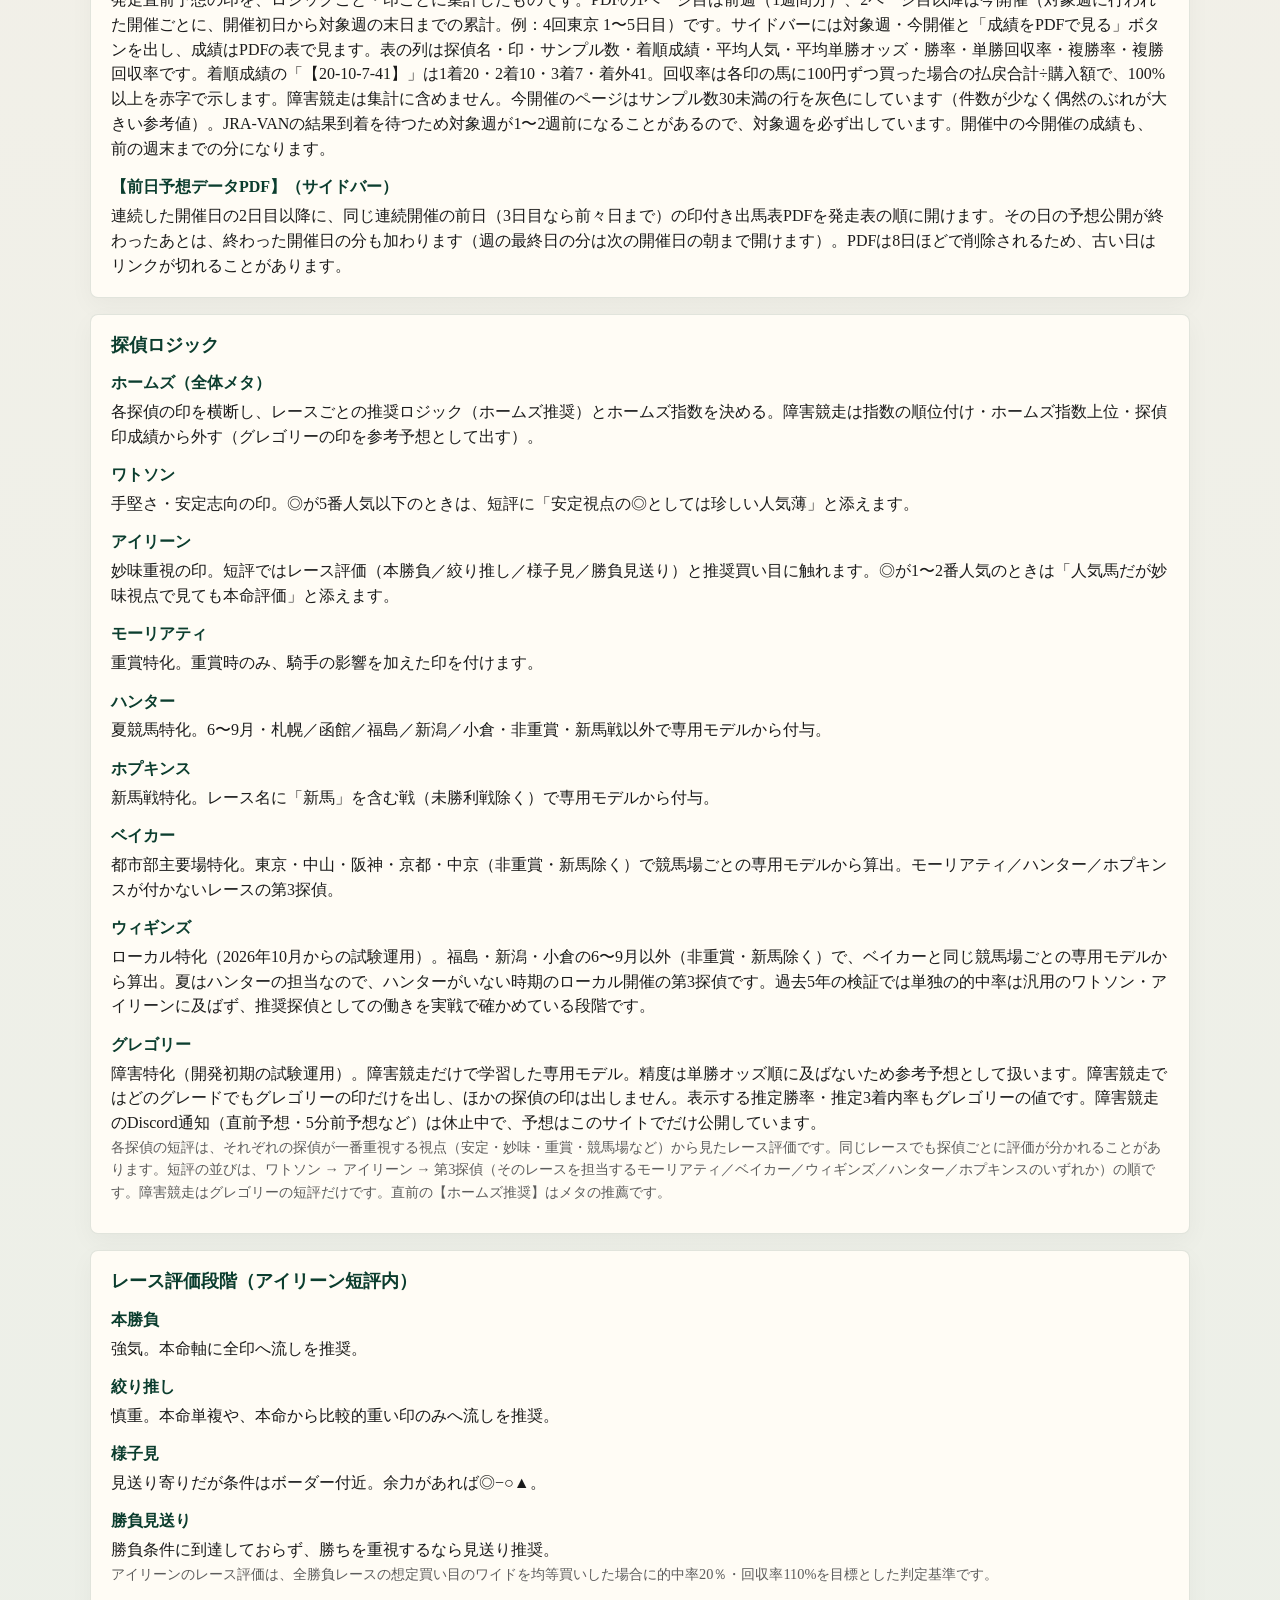
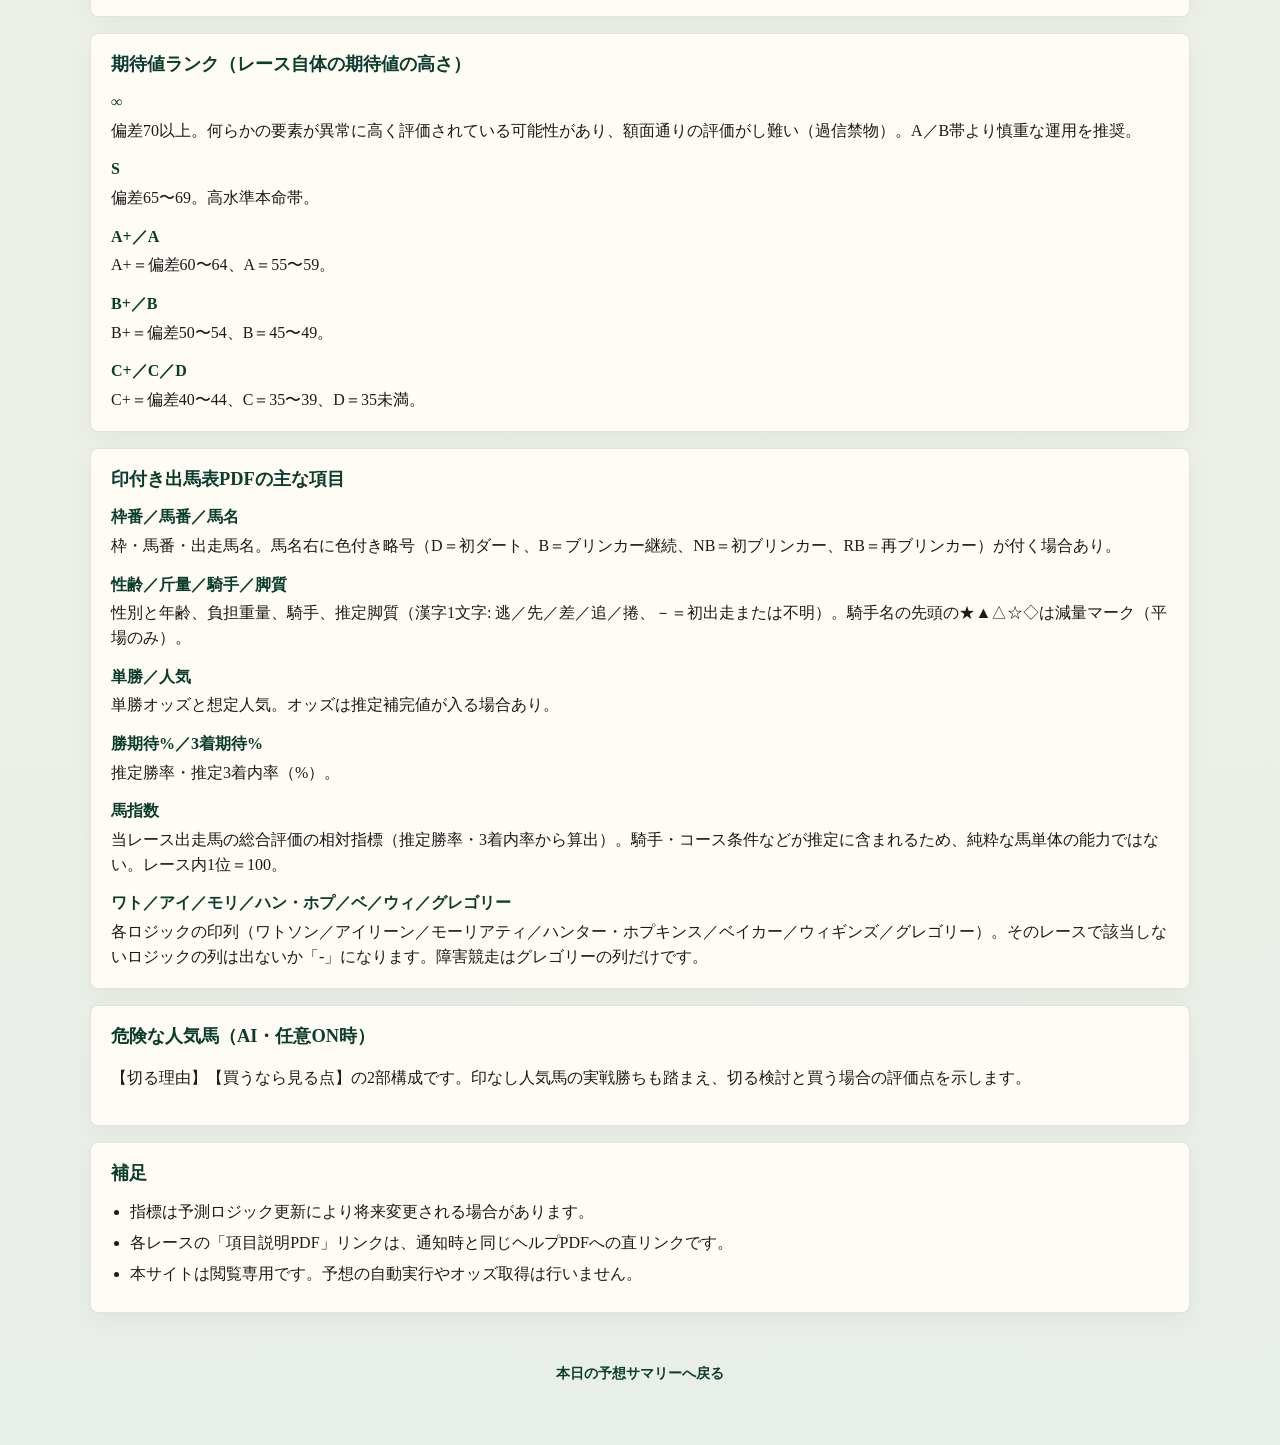
==== commit 7cbaefd3: "sync: 本サイトから静的ファイルを同期 (2026-10-27 01:03:11 JST)" ====
--- a/help.html
+++ b/help.html
@@ -7,7 +7,7 @@
   <meta name="googlebot" content="noindex, nofollow, noarchive, nosnippet, noimageindex" />
   <title>項目説明ヘルプ｜競馬AI ミステリー予想</title>
   <link rel="icon" href="assets/favicon.svg" type="image/svg+xml" />
-  <link rel="stylesheet" href="styles.css?v=20261021095824" />
+  <link rel="stylesheet" href="styles.css?v=20261027005207" />
   <style>
     /* このページは通常の縦スクロール。styles.css が SPA 本体（index.html）向けに
        ≥721px で html,body に付けている overflow:hidden / height:100% を打ち消す。 */
@@ -36,33 +36,35 @@
     <dl class="help-dl">
       <dt>サイトのロゴ</dt>
       <dd>サイドバー上のロゴを押すと、最終更新時刻以降で発走が最も近いレースの予想に切り替わります。</dd>
+      <dt>開催日・最終更新</dt>
+      <dd>左の欄（スマホでは画面上部）の上に、開催日と、予想データを最後に更新した時刻を出します（開催日と違う日の更新は日付も付けます）。数値や予想印は朝一斉のあとも、天候・馬場の変更、重賞の発走前、各レースの発走直前などで更新のたびに変わることがあります。最新の内容は更新時刻と、直前予想の通知（Discord）でご確認ください。</dd>
       <dt>公開時間</dt>
       <dd>当日の予想は中央競馬開催日の6:00頃〜23:55に公開します。時間外は「クローズ」の表示になります。</dd>
-      <dt>本日の優先候補（Top5）</dt>
-      <dd>当日レースのうちホームズ指数が高い上位5件。タップすると下のレース要約へジャンプします。障害競走（参考予想）は載せません。</dd>
+      <dt>本日のホームズ指数上位</dt>
+      <dd>当日レースのうちホームズ指数が高い上位5件。タップすると下のレース要約へジャンプします。障害競走（参考予想）は載せません。6位以下でもホームズ指数が70以上のレースは、下に「その他：京都3R・72　／　東京9R・71」の形で順位順に並べます（押すとそのレースへ移動）。左の欄の「ホームズ指数速報」の下（スマホではページの最下段）にある「全レースのホームズ指数情報を表示（別窓）」ボタンは、全レースのホームズ指数を競馬場×レース番号の表で並べ、朝一斉・天候馬場変更・直前予想の更新をログで追えるページです。開いたままにすると20秒ごと（更新ログを作る時刻に合わせて）に読み直します。PC表示ではそのボタンの上に「ホームズ指数速報」として、発売締切が最も近いレース（障害を除く）のホームズ指数・朝一斉比・当日順位と、締切までの秒数を出します（締切90秒前から秒数の欄が左から赤く塗られていきます。押すとそのレースへ移動）。</dd>
       <dt>レースジャンプ</dt>
       <dd>レースを選ぶボタン。「場内」は選んだ会場のR順、「発走表」は全会場を発走時刻順に並べた表です。どちらを使うかはブラウザに記憶されます。</dd>
       <dt>ジャンプボタンの色</dt>
-      <dd>金＝ホームズ指数1位／青＝2〜5位／緑＝6〜10位／灰＝障害競走／薄い灰＝ホームズ指数60未満の非推奨レース（順位が10位以内でも色を付けません）／赤枠＝最終更新に最も近い発走前のレース。</dd>
+      <dd>金＝ホームズ指数1位／青＝2〜5位／緑＝6〜10位／網掛け＝障害競走／灰＝ホームズ指数65未満の非推奨レース（順位が10位以内でも色を付けません）／赤枠＝最終更新に最も近い発走前のレース。</dd>
       <dt>会場マトリクス</dt>
-      <dd>開催場ごとの一覧。行を選ぶとレース要約が表示されます。列は偏差・ホームズ推・ホームズ指数・ワトソン・アイリーン・第3探偵です。</dd>
+      <dd>開催場ごとの一覧。行を選ぶとレース要約が表示されます。列は偏差・ホームズ推奨・ホームズ指数（当日順位。何レース中かは「本日のホームズ指数上位」やレース要約に出ます）・ワトソン・アイリーン・第3探偵です。</dd>
       <dt>偏差</dt>
       <dd>レース自体の期待値の高さ（相対偏差）。高いほど当日の「勝負候補」として相対的に強い評価です。</dd>
-      <dt>推／ホームズ推</dt>
+      <dt>ホームズ推奨</dt>
       <dd>ホームズ（全体メタ）がそのレースで本線にする探偵ロジックの正式名称（ワトソン／アイリーン／モーリアティ／ハンター／ホプキンス／ベイカー／ウィギンズ）。障害競走はグレゴリーです。</dd>
       <dt>ホームズ指数</dt>
-      <dd>予想の信頼しやすさを表す0〜100の数値と、当日全レース内の順位。60未満は信頼しにくい（非推奨）レースで、ジャンプボタンを薄い灰色にします。60台は境界域です。レース要約と予想詳細PDFでは、指数の横に60未満は「非推奨」、60台は「境界域：やや信頼しにくい」と添えます。推奨探偵の印の厚さ・期待値偏差・相手の数と、そのレースが混戦かどうか（単勝オッズのばらけ具合。1番人気でも勝つ見込みが低いほど混戦）から計算します。指数が低いレースは、これまでの実績で、推奨探偵の本命が3着内に来る割合がオッズから見込める値を下回りやすく、とくに複勝・ワイドなど3着内に絡む馬券は控える目安になります。指数が高いレースでも、儲かることを保証するものではありません。2026年10月24日から計算方法を変えました（それ以前の指数とは比べられません）。障害競走は対象外なので順位を付けず「対象外（障害）」と表示します。</dd>
+      <dd>予想の信頼しやすさを表す0〜100の数値と、当日全レース内の順位。65未満は信頼しにくい（非推奨）レースで、ジャンプボタンを灰色にします。65〜69は境界域です。レース要約と予想詳細PDFでは、指数の横に65未満は「非推奨」、65〜69は「境界域：やや信頼しにくい」と添えます。推奨探偵の印の厚さ・期待値偏差・相手の数と、そのレースが混戦かどうか（単勝オッズのばらけ具合。1番人気でも勝つ見込みが低いほど混戦）から計算します。指数が低いレースは、これまでの実績で、推奨探偵の本命が3着内に来る割合がオッズから見込める値を下回りやすく、とくに複勝・ワイドなど3着内に絡む馬券は控える目安になります。指数が高いレースでも、儲かることを保証するものではありません。2026年10月24日・10月25日・10月31日に計算方法を変えました（それ以前の指数とは比べられません）。期待値偏差は過去12週を基準にした値をそのまま使うので、日によっては高い指数のレースが無いこともあります。障害競走は対象外なので順位を付けず「対象外（障害）」と表示します。</dd>
       <dt>朝一斉比</dt>
       <dd>レース要約のホームズ指数に添える「（朝一斉比 +6）」は、開催日早朝の全レース一斉予想の時点からの指数の増減です。朝一斉のあとに予想が更新されたレース（天候・馬場の変更、重賞1時間前、発走直前など）にだけ付きます。指数はそのレースだけで決まるので、増減はそのレースの評価の変化として読めます（当日レース内順位は他のレースの影響も受けます）。</dd>
       <dt>ワトソン／アイリーン／第3探偵</dt>
       <dd>ワトソン・アイリーンは勝負判断ラベル（買・様子・見送など）。第3探偵は特化の登場表示で、重賞なら「モーリアティ」、夏競馬なら「ハンター」、新馬戦なら「ホプキンス」、東京・中山・阪神・京都・中京の非重賞・非新馬なら「ベイカー」、6〜9月以外の福島・新潟・小倉の非重賞・非新馬なら「ウィギンズ」、障害競走なら「グレゴリー」（いずれでもなければ「-」）。勝負ラベルは付けません。障害競走ではワトソン・アイリーンは「-」になります。</dd>
       <dt>レース要約</dt>
-      <dd>発走・レース条件（芝／ダート／障害と距離）、天気・馬場、出走頭数、予想ペース、予想更新時間、期待値偏差とランク、ホームズ指数と当日レース内順位（朝一斉比の増減を添える場合あり）、推奨ロジック、各探偵の印摘要、予想詳細PDF／項目説明PDFへのリンクを表示します。条件は「ダート1000m（右）」、予想ペースは「やや遅」「中」「やや速」などの短表記です。予想更新時間はそのレースの予想が最後に更新された時刻です（先頭に直前予想の状態の帯が出ているレースでは、更新時刻は帯に出すので表示しません）。アイリーンの印馬番はレース評価（本勝負／見送りなど）に関係なく表示します。発走後、結果が確定したレースには「確定着順」として1〜5着の着順と馬番（①②…の丸数字）を添えます（詳しくは下の「確定結果」）。障害競走では「障害競走はグレゴリー（障害特化・開発初期の試験運用）のみの参考予想です（ホームズ指数・注目レース・成績集計の対象外）」の注記が付きます。</dd>
+      <dd>発走・レース条件（芝／ダート／障害と距離）、天気・馬場、出走頭数、予想ペース、予想更新時間、期待値偏差とランク、ホームズ指数と当日レース内順位（朝一斉比の増減を添える場合あり）、推奨ロジック、各探偵の印摘要（ワトソン・アイリーンと、そのレースを担当する第3探偵の1つだけ。障害競走はグレゴリー）、予想詳細PDF／項目説明PDFへのリンクを表示します。条件は「ダート1000m（右）」、予想ペースは「やや遅」「中」「やや速」などの短表記です。予想更新時間はそのレースの予想が最後に更新された時刻です（先頭に直前予想の状態の帯が出ているレースでは、更新時刻は帯に出すので表示しません）。アイリーンの印馬番はレース評価（本勝負／見送りなど）に関係なく表示します。発走後、結果が確定したレースには「確定着順」として1〜5着の着順と馬番（①②…の丸数字）を添えます（詳しくは下の「確定結果」）。障害競走では「障害競走はグレゴリー（障害特化・開発初期の試験運用）のみの参考予想です（ホームズ指数・注目レース・成績集計の対象外）」の注記が付きます。</dd>
       <dt>直前予想が済んだか（帯）</dt>
       <dd>レース要約の先頭には、予想が最後にどの段階で更新されたかを色付きの帯で出します：直前予想済み（緑・✓）／重賞1時間前予想済み（紫）／天候・馬場の変更で再予想（青。何が変わったかを添えます）／朝一斉の予想のまま（黄土色。直前予想が入るおおよその時刻を添えます）／直前予想は入りませんでした（灰。朝一斉の予想が最終）。朝一斉から◎・○が変わったときは「ワトソン◎ ③→⑦」のように添えます。</dd>
       <dt>確定結果</dt>
-      <dd>結果が確定したレースの1〜5着（着順・枠番・馬番・馬名・着差・単勝人気と、その馬に付いていた各探偵の印）と、払戻金（単勝〜3連単の組番・金額・人気）。最初は閉じてあり、見出しを押すと開きます。結果は主にJRA公式から取得するため、確定から表示まで20分ほど遅れることがあります。予想の印や指数は結果を見て書き換えることはありません。</dd>
-      <dt>UI出馬表</dt>
+      <dd>結果が確定したレースの1〜5着（着順・枠番・馬番・馬名・着差・単勝人気と、その馬に付いていた各探偵の印）と、払戻金（単勝〜3連単の組番・金額・人気）。結果が確定するまでは見出しごと表示しません。最初は閉じてあり、見出しを押すと開きます。結果は主にJRA公式から取得するため、確定から表示まで20分ほど遅れることがあります。予想の印や指数は結果を見て書き換えることはありません。</dd>
+      <dt>出馬表</dt>
       <dd>枠番・馬番・馬名・騎手・脚質・単勝・人気・斤量・性齢・馬体重・推定勝率・推定3着内率・馬指数と、そのレースで付く印の列。枠番は枠色で塗ります。障害競走では印の列はグレゴリーだけで、推定勝率・推定3着内率もグレゴリーの値です。</dd>
       <dt>出馬表の出典</dt>
       <dd>枠番・馬名・騎手（減量記号を含む）・斤量・性齢・馬体重はJRA公式の発表によります（表の下に出典を記載）。単勝・人気もJRA公式のオッズです。推定勝率・推定3着内率・馬指数・脚質・印・馬名の略号はこのサイトの計算です。馬体重は発走のおよそ1時間前に発表され、それまでは「-」です。</dd>
@@ -71,11 +73,11 @@
       <dt>馬名の略号（D／B／NB／RB）</dt>
       <dd>予想PDFと同じ色付き略号です。D＝初ダート（ダート初出走）、B＝ブリンカー継続（前走も着用）、NB＝初ブリンカー（今回が初めて）、RB＝再ブリンカー（過去に着用・前走は非着用）。表の下にも同じ凡例を出しています。NB と RB は手元の過去走で判定するので、前走のデータが無い馬は NB 側に寄ります。</dd>
       <dt>前走・前々走（馬番から）</dt>
-      <dd>UI出馬表の馬番に、PCではマウスを重ねる、スマホでは馬番をタップすると、前走と前々走を小窓で出します（日付・競馬場・レース名とクラス・芝／ダートと距離・馬場・頭数・着順と単勝人気・タイム差・馬体重）。タイム差は、1着なら2着との差、それ以外は1着との差です。下の一言（中○週・連闘・休み明け・距離延長／短縮・芝ダ替わり・前走の着順と人気の比較）はこのサイトで計算したものです。過去走はJRA公式の出馬表によります（出典は出馬表の下に記載）。3走前より前は出していません。JRAの過去走が無い馬（初出走など）は「初出走」と出ます。</dd>
+      <dd>出馬表の馬番に、PCではマウスを重ねる、スマホでは馬番をタップすると、前走と前々走を小窓で出します（日付・競馬場・レース名とクラス・芝／ダートと距離・馬場・頭数・着順と単勝人気・タイム差・馬体重）。タイム差は、1着なら2着との差、それ以外は1着との差です。下の一言（中○週・連闘・休み明け・距離延長／短縮・芝ダ替わり・前走の着順と人気の比較）はこのサイトで計算したものです。過去走はJRA公式の出馬表によります（出典は出馬表の下に記載）。3走前より前は出していません。JRAの過去走が無い馬（初出走など）は「初出走」と出ます。</dd>
       <dt>騎手の★▲△☆◇</dt>
       <dd>騎手名の先頭に付くのは減量マーク（公式表記）。特別競走とハンデキャップ競走以外＝平場だけに付きます。同じ記号でも男女で区分が違うため、記号だけを出典のまま表示し、減量kgは出していません。</dd>
-      <dt>UI出馬表の並び</dt>
-      <dd>「期待率順」は推定3着内率の高い順（本体アプリの出馬表と同じ）。「馬番順」は馬番の小さい順。「人気順」は単勝人気の順。選択はブラウザに記憶されます。</dd>
+      <dt>出馬表の並び</dt>
+      <dd>「3着内率順」は推定3着内率の高い順。「馬番順」は馬番の小さい順。「人気順」は単勝人気の順。選択はブラウザに記憶されます。</dd>
       <dt>【天候・馬場・直線風向 m/s】（サイドバー）</dt>
       <dd>開催中の競馬場ごとの天候と、芝・ダートの馬場状態です。末尾の小さな図と数字は、最後の直線に吹いている今の風と風速（m/s）です。図はテレビ中継の画面と同じ向き（スタンド側から見て、上の横線が奥の内ラチ）で、矢印は風が吹いていく向きです。右回りの場（京都・阪神・中山など）は馬が右から左へ走るので←が追い風・→が向かい風、左回りの場（東京・新潟・中京）は馬が左から右へ走るので→が追い風・←が向かい風です。↑はスタンド側から奥（内）へ吹く横風、↓は内から手前へ吹く横風です。色は向かい風が赤、追い風が緑、横風が灰です。スタンドはどの場も直線の外側にあるため、外から吹く横風は実際にはこれより弱いことがあります。風は気象庁アメダスの、競馬場に一番近い観測点の値です（例：東京は府中、京都は京田辺。ゴールから1〜12km離れています）。競馬場の中で測った風ではないので目安としてください。10分ごとに更新し、見出し右の「風11:40」が観測時刻です。図に指を置く（マウスを重ねる）と観測点と風向が出ます。風は表示するだけで、予想の計算には使っていません。</dd>
       <dt>【探偵印成績（前週・今開催）】（サイドバー）</dt>
@@ -89,7 +91,7 @@
     <h2>探偵ロジック</h2>
     <dl class="help-dl">
       <dt>ホームズ（全体メタ）</dt>
-      <dd>各探偵の印を横断し、レースごとの推奨ロジック（ホームズ推）とホームズ指数を決める。障害競走は指数の順位付け・優先候補（Top5）・探偵印成績から外す（グレゴリーの印を参考予想として出す）。</dd>
+      <dd>各探偵の印を横断し、レースごとの推奨ロジック（ホームズ推奨）とホームズ指数を決める。障害競走は指数の順位付け・ホームズ指数上位・探偵印成績から外す（グレゴリーの印を参考予想として出す）。</dd>
       <dt>ワトソン</dt>
       <dd>手堅さ・安定志向の印。◎が5番人気以下のときは、短評に「安定視点の◎としては珍しい人気薄」と添えます。</dd>
       <dt>アイリーン</dt>
@@ -107,7 +109,7 @@
       <dt>グレゴリー</dt>
       <dd>障害特化（開発初期の試験運用）。障害競走だけで学習した専用モデル。精度は単勝オッズ順に及ばないため参考予想として扱います。障害競走ではどのグレードでもグレゴリーの印だけを出し、ほかの探偵の印は出しません。表示する推定勝率・推定3着内率もグレゴリーの値です。障害競走のDiscord通知（直前予想・5分前予想など）は休止中で、予想はこのサイトでだけ公開しています。</dd>
     </dl>
-    <p class="hint">各探偵の短評は、それぞれの探偵が一番重視する視点（安定・妙味・重賞・競馬場など）から見たレース評価です。同じレースでも探偵ごとに評価が分かれることがあります。短評の並びは、該当時にハンター／ホプキンス → ワトソン → アイリーン → モーリアティ → ベイカー（またはウィギンズ）の順です。障害競走はグレゴリーの短評だけです。直前の【ホームズ推奨】はメタの推薦です。</p>
+    <p class="hint">各探偵の短評は、それぞれの探偵が一番重視する視点（安定・妙味・重賞・競馬場など）から見たレース評価です。同じレースでも探偵ごとに評価が分かれることがあります。短評の並びは、ワトソン → アイリーン → 第3探偵（そのレースを担当するモーリアティ／ベイカー／ウィギンズ／ハンター／ホプキンスのいずれか）の順です。障害競走はグレゴリーの短評だけです。直前の【ホームズ推奨】はメタの推薦です。</p>
   </section>
 
   <section class="card">
@@ -177,7 +179,7 @@
     <p><a href="index.html">本日の予想サマリーへ戻る</a></p>
   </footer>
 
-  <script src="config.js?v=20261021095824"></script>
+  <script src="config.js?v=20261027005207"></script>
   <script>
     (function () {
       var cfg = window.PUBLIC_VIEWER_CONFIG || {};
--- a/styles.css
+++ b/styles.css
@@ -11,10 +11,10 @@
   --green-b: rgba(52, 168, 83, 0.55);
   --gold: rgba(240, 163, 10, 0.34);
   --gold-b: rgba(176, 118, 0, 0.75);
-  --obstacle: #c9c9c9;
+  --obstacle-hatch: rgba(0, 0, 0, 0.18);
   --obstacle-b: rgba(0, 0, 0, 0.32);
-  --holmes-low: #e8e8e8;
-  --holmes-low-b: rgba(0, 0, 0, 0.18);
+  --holmes-low: #c9c9c9;
+  --holmes-low-b: rgba(0, 0, 0, 0.32);
   --accent: #0b3d2e;
   --pad: clamp(0.75rem, 3.5vw, 1.25rem);
   --touch: 44px;
@@ -299,16 +299,17 @@
   flex-direction: column;
   gap: 0.3rem;
 }
+/* 1場1行。幅224pxで「稍重・稍重・風速12.3」まで収まる間隔（10-24 新潟の稍重で1px溢れて風が2行目に落ちた） */
 .track-cond-item {
   display: flex;
-  flex-wrap: wrap;
+  flex-wrap: nowrap;
   align-items: center;
-  gap: 0.28rem 0.42rem;
+  gap: 0.28rem 0.3rem;
   font-size: 0.79rem;
   line-height: 1.3;
 }
 .track-cond-place {
-  min-width: 2.7em;
+  min-width: 2.4em;
   font-weight: 700;
   color: var(--accent);
 }
@@ -538,6 +539,11 @@
   margin: 0.75rem 0 0;
   font-size: 0.95rem;
 }
+/* 欄の上段（「本日の予想サマリー」の下）に置いたヘルプ。目立たせすぎない */
+.site-sidebar .nav-links.nav-links-top {
+  margin: 0.15rem 0 0.7rem;
+  font-size: 0.88rem;
+}
 
 .sidebar-subscribe {
   margin-top: 1.15rem;
@@ -976,6 +982,130 @@
   font-weight: 600;
   overflow-wrap: anywhere;
 }
+/* ホームズ指数速報（締切が最も近いレース。PC表示の左の欄、追跡ボタンの真上。2026-10-26 手書き図2枚目）
+   左=指数(朝一斉比)と当日順位/対象レース数、右上=競馬場|レース番号、右下=締切までの秒数。
+   締切90秒前から残り時間の欄だけ、左から1秒ごとに警戒色の赤で塗られていく（順位の金・青・緑と混同しない色、10-27 ユーザー指示）（幅は app.js が --nr-fill で渡す） */
+.next-race {
+  position: relative;
+  display: grid;
+  grid-template-columns: 1.25fr 0.85fr 0.5fr;
+  grid-template-areas:
+    "main place race"
+    "main secs secs";
+  width: 100%;
+  margin: 0;
+  padding: 0;
+  border: 2px solid var(--accent);
+  border-radius: 8px;
+  overflow: hidden;
+  background: var(--card);
+  color: inherit;
+  font-family: inherit;
+  text-align: center;
+  cursor: pointer;
+}
+.next-race-wrap { margin: 0.5rem 0 0; }
+.next-race-wrap[hidden] { display: none; }
+/* 小窓の説明は窓の外、上段の1行で（2026-10-26 ユーザー指示） */
+.next-race-lead {
+  margin: 0 0 0.2rem;
+  color: var(--accent);
+  font-size: 0.78rem;
+  font-weight: 700;
+  line-height: 1.4;
+}
+.next-race-lead strong { display: block; font-size: 0.95rem; }
+.next-race-lead span { display: block; color: var(--muted); font-weight: 600; }
+.next-race:hover,
+.next-race:focus-visible { filter: brightness(0.97); }
+.next-race .nr-main {
+  grid-area: main;
+  display: flex;
+  flex-direction: column;
+  justify-content: center;
+  padding: 0.35rem 0.2rem;
+  border-right: 1px solid rgba(11, 61, 46, 0.35);
+}
+.next-race .nr-idx { font-size: 2.1rem; font-weight: 800; line-height: 1.05; }
+.next-race .nr-delta { margin-left: 0.15em; font-size: 0.95rem; font-weight: 700; }
+.next-race .nr-rank { margin-top: 0.15rem; font-size: 0.95rem; font-weight: 700; }
+.next-race .nr-rank small { font-size: 0.8em; font-weight: 600; }
+.next-race .nr-place,
+.next-race .nr-race {
+  padding: 0.3rem 0.1rem;
+  border-bottom: 1px solid rgba(11, 61, 46, 0.35);
+  font-size: 1.05rem;
+  font-weight: 700;
+}
+.next-race .nr-place { grid-area: place; border-right: 1px solid rgba(11, 61, 46, 0.35); }
+.next-race .nr-race { grid-area: race; }
+.next-race .nr-secs {
+  grid-area: secs;
+  display: flex;
+  align-items: baseline;
+  justify-content: center;
+  gap: 0.25em;
+  padding: 0.25rem 0.1rem;
+  font-size: 1.55rem;
+  font-weight: 800;
+  font-variant-numeric: tabular-nums;
+}
+.next-race .nr-secs small { font-size: 0.75rem; font-weight: 700; }
+/* 塗りは残り時間の欄に限る（2026-10-26 ユーザー指示）。文字の下に敷く */
+.next-race .nr-secs { position: relative; isolation: isolate; }
+.next-race .nr-secs::before {
+  content: "";
+  position: absolute;
+  inset: 0 auto 0 0;
+  z-index: -1;
+  width: var(--nr-fill, 0%);
+  background: rgba(229, 57, 53, 0.34);
+  pointer-events: none;
+}
+.next-race .nr-secs.soon { color: #8e0000; }
+/* 色は追跡ページ・レースジャンプと同じ（1位=金・2〜5位=青・6〜10位=緑・非推奨=灰） */
+.next-race.rank-top .nr-main { background: var(--gold); }
+.next-race.rank-hi .nr-main { background: var(--blue); }
+.next-race.rank-mid .nr-main { background: var(--green); }
+.next-race.is-low .nr-main { color: #8a8a8a; }
+@media (max-width: 720px) {
+  .next-race-wrap { display: none !important; }
+}
+/* 追跡ページ（tracker.html）を別窓で開くボタン */
+.tracker-link {
+  margin: 0.5rem 0 0.9rem;
+}
+.tracker-btn {
+  display: inline-flex;
+  align-items: center;
+  justify-content: center;
+  min-height: var(--touch);
+  padding: 0.45rem 1.1rem;
+  border-radius: 10px;
+  /* 閲覧サイトでほかに使っていない深い青緑（白文字とのコントラスト比 約6:1） */
+  background: #00707e;
+  color: #fff;
+  font-weight: 700;
+  text-decoration: none;
+  box-shadow: 0 2px 0 rgba(0, 0, 0, 0.2);
+}
+.tracker-btn:hover,
+.tracker-btn:focus-visible {
+  filter: brightness(1.15);
+}
+/* 左の欄では欄の幅いっぱいに置く */
+.tracker-link .tracker-btn { display: flex; width: 100%; text-align: center; }
+/* 6位以下でホームズ指数70以上（「その他：京都3R・72　／　東京9R・71」） */
+.top5-others {
+  margin: 0.35rem 0 0;
+  font-size: 0.92em;
+  line-height: 2;
+}
+.top5-others a {
+  color: var(--accent);
+  font-weight: 600;
+  white-space: nowrap;
+}
 
 .tabs {
   display: flex;
@@ -1171,13 +1301,16 @@
   margin-left: 0.5em;
 }
 
-/* 障害競走はホームズ指数の対象外（参考予想）。順位色を付けず薄い灰色で示す。
+/* 障害競走はホームズ指数の対象外（参考予想）。順位色を付けず斜めの網掛けで示す
+   （2026-10-24 灰から変更。灰は非推奨（10-31〜65未満）に回した）。
    rank-* と同じ詳細度なので、必ずこの順（後ろ）に置く。 */
 .jump.is-obstacle {
-  background: var(--obstacle);
+  background:
+    repeating-linear-gradient(135deg, var(--obstacle-hatch) 0 2px, transparent 2px 6px),
+    var(--card);
   border-color: var(--obstacle-b);
 }
-/* ホームズ指数60未満（非推奨）。順位色より後ろに置き、障害より薄い灰色にする。 */
+/* ホームズ指数65未満（非推奨、10-31〜。それまでは60未満）。順位色より後ろに置く。色は以前の障害の灰。 */
 .jump.is-holmes-low {
   background: var(--holmes-low);
   border-color: var(--holmes-low-b);
@@ -1369,6 +1502,8 @@
   overflow-wrap: anywhere;
 }
 .mark-box strong { display: block; margin-bottom: 0.2rem; color: var(--accent); }
+/* 確定結果は確定するまで見出しごと出さない（2026-10-26） */
+#raceResultCard[hidden] { display: none !important; }
 /* 確定結果（2026-10-12）。詳細は独立した「確定結果」ブロック（既定は閉じる）、
    レース要約には着順と馬番だけの1行を添える */
 .race-result-brief {
@@ -1743,6 +1878,32 @@
   }
   .sidebar-jumps {
     display: none !important;
+  }
+  /* スマホは Discord・追跡ボタンを最下段（#bottomCta）へ。左の欄（上）には案内文だけ残す（2026-10-25） */
+  .site-sidebar .sidebar-cta,
+  .site-sidebar .tracker-link,
+  .site-sidebar .sidebar-subscribe-hint {
+    display: none !important;
+  }
+  .cta-guide.mobile-only {
+    display: block;
+    margin: 0.2rem 0 0.6rem;
+    font-size: 0.85rem;
+    font-weight: 700;
+    line-height: 1.5;
+  }
+  .bottom-cta.mobile-only {
+    display: block;
+    margin: 1.2rem 0 0.5rem;
+    padding: 0.9rem 0.85rem;
+    border-top: 1px solid rgba(0, 0, 0, 0.12);
+    text-align: center;
+  }
+  .bottom-cta .sidebar-cta {
+    display: flex;
+  }
+  .bottom-cta .tracker-link {
+    margin-top: 0.9rem;
   }
   .matrix-nav.mobile-only {
     display: block;
